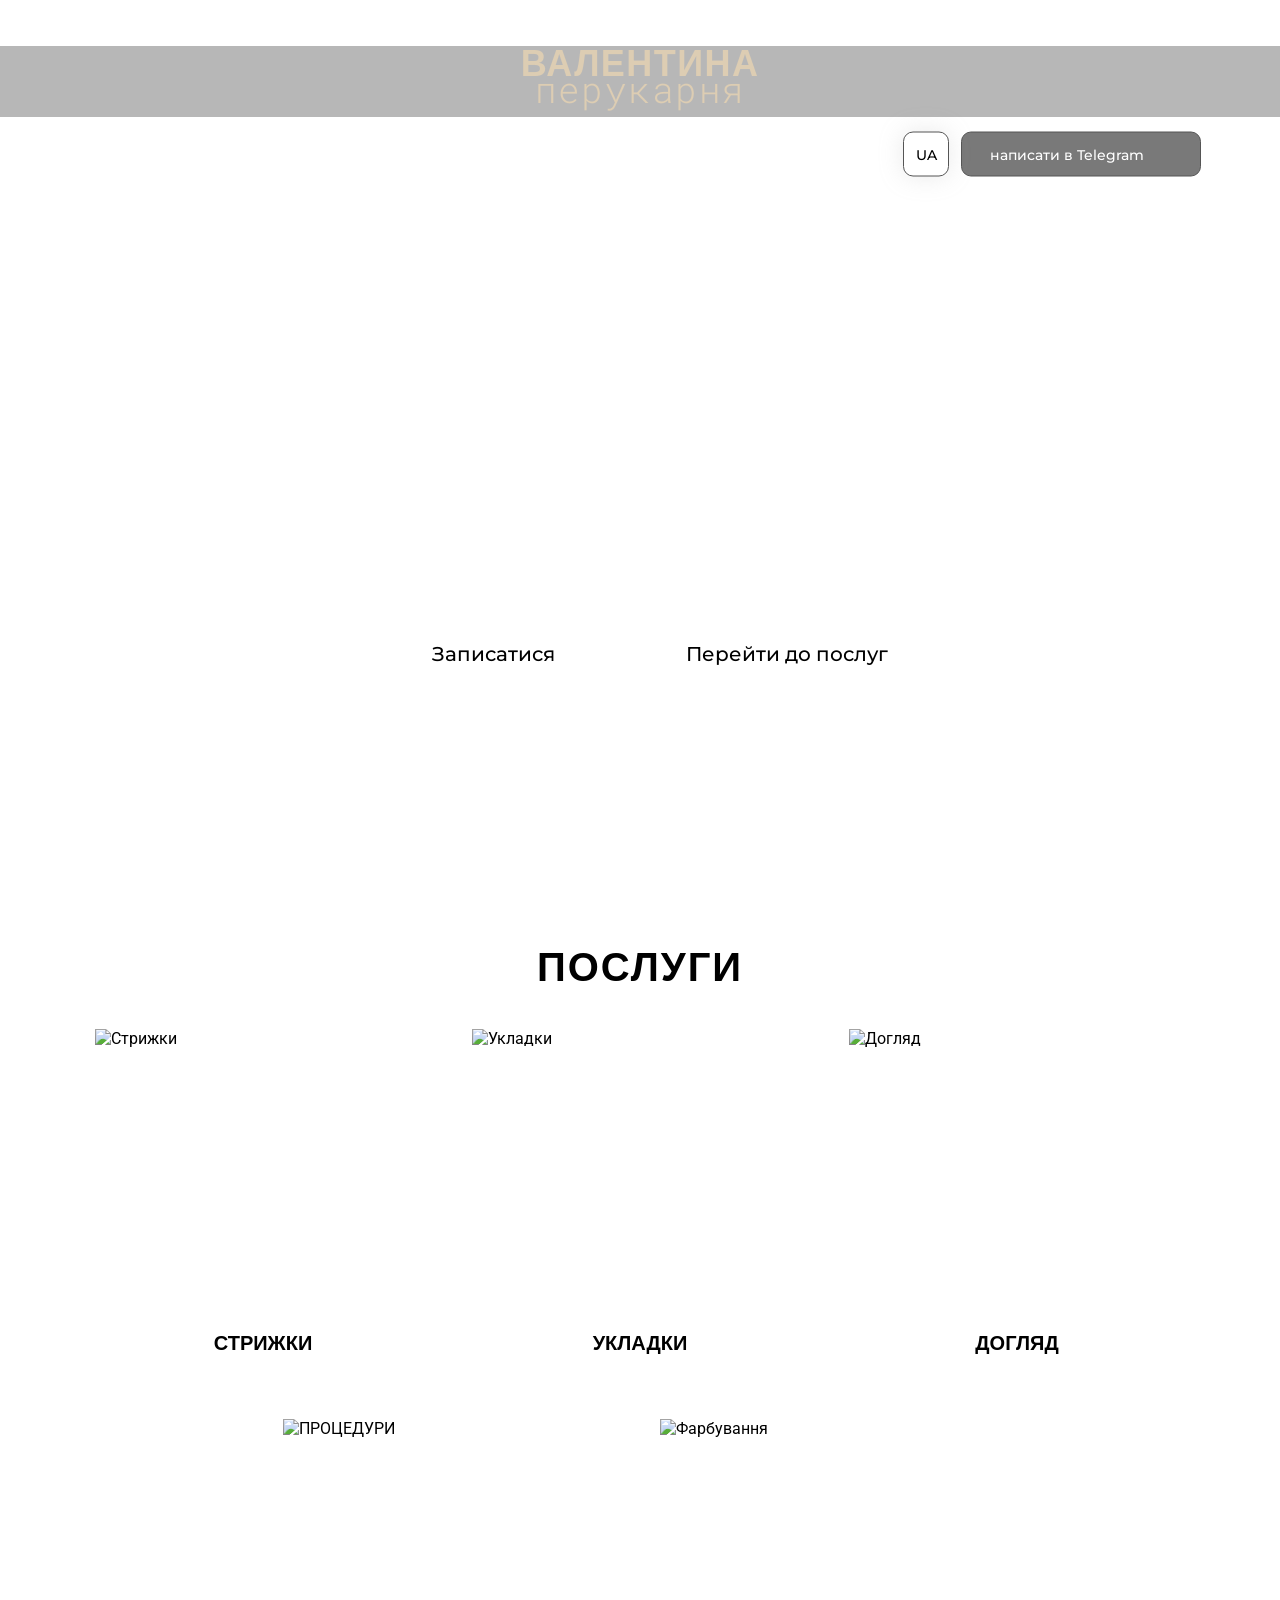
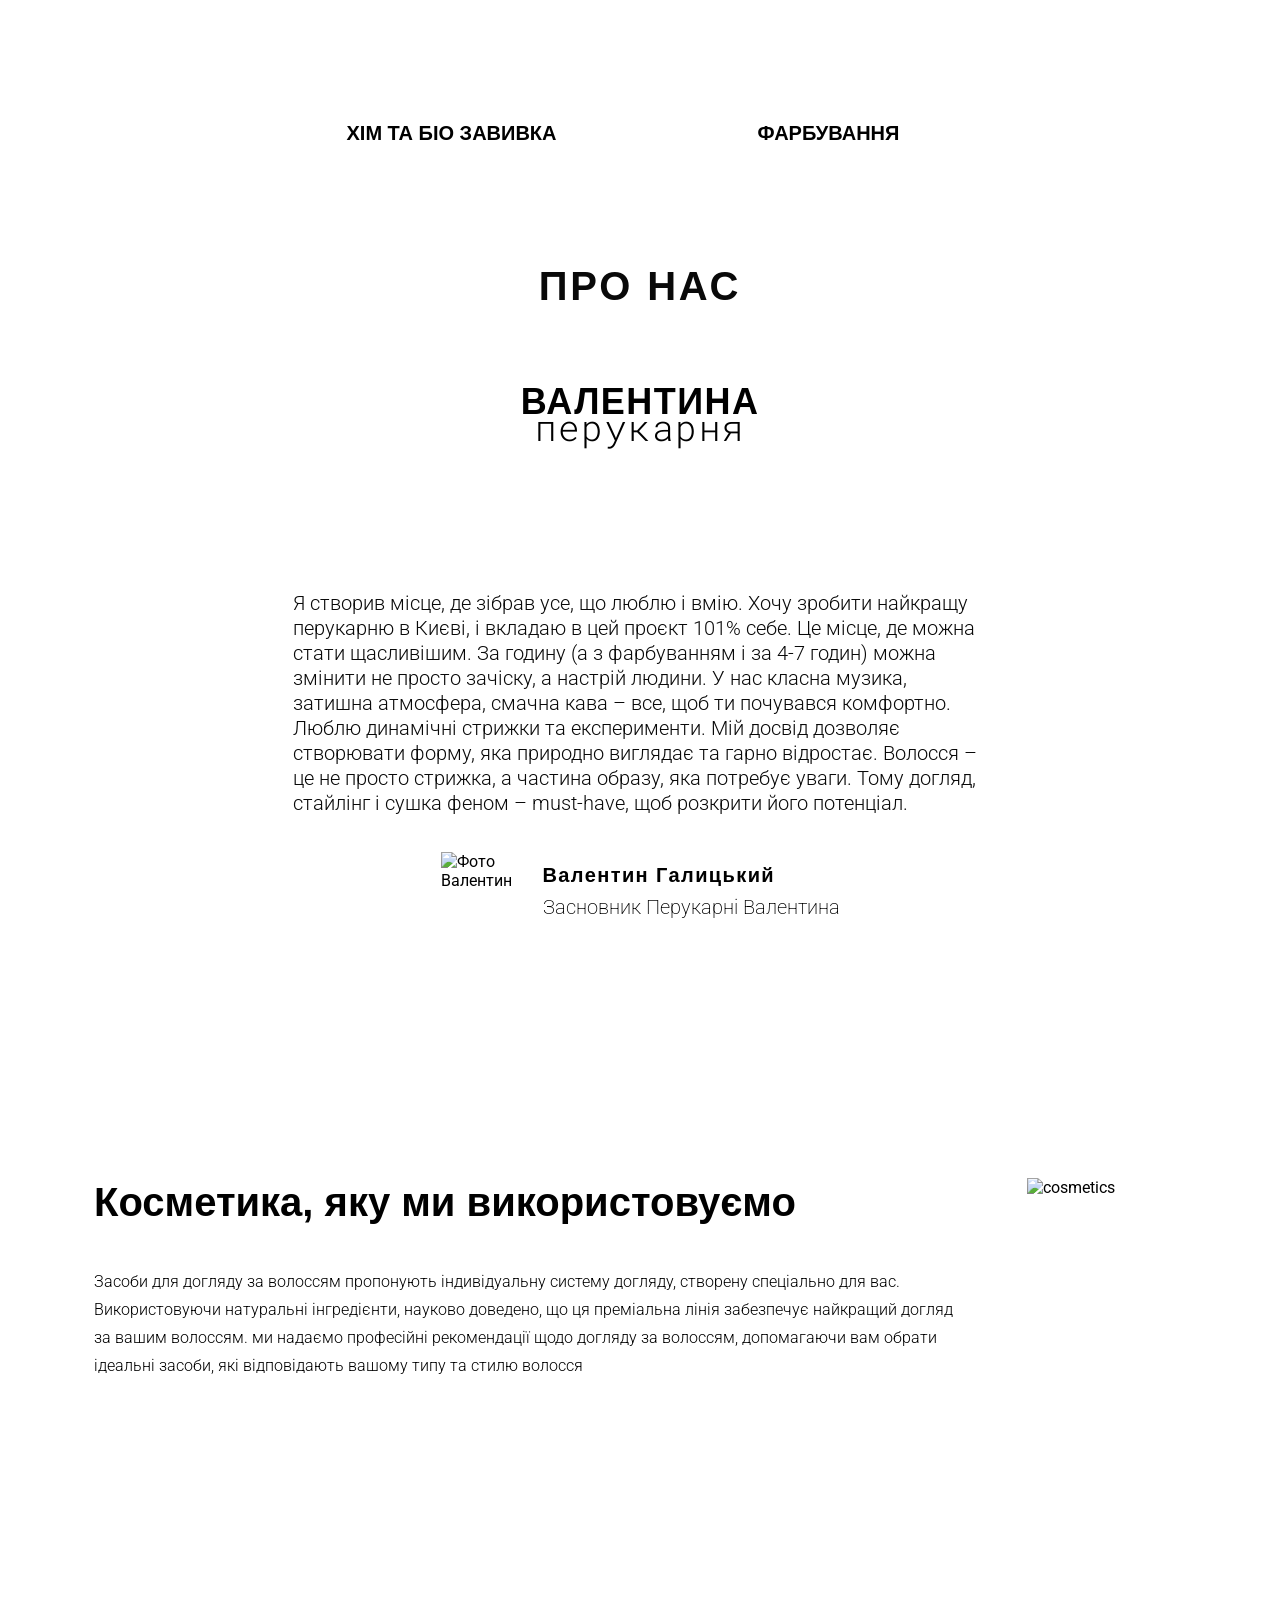
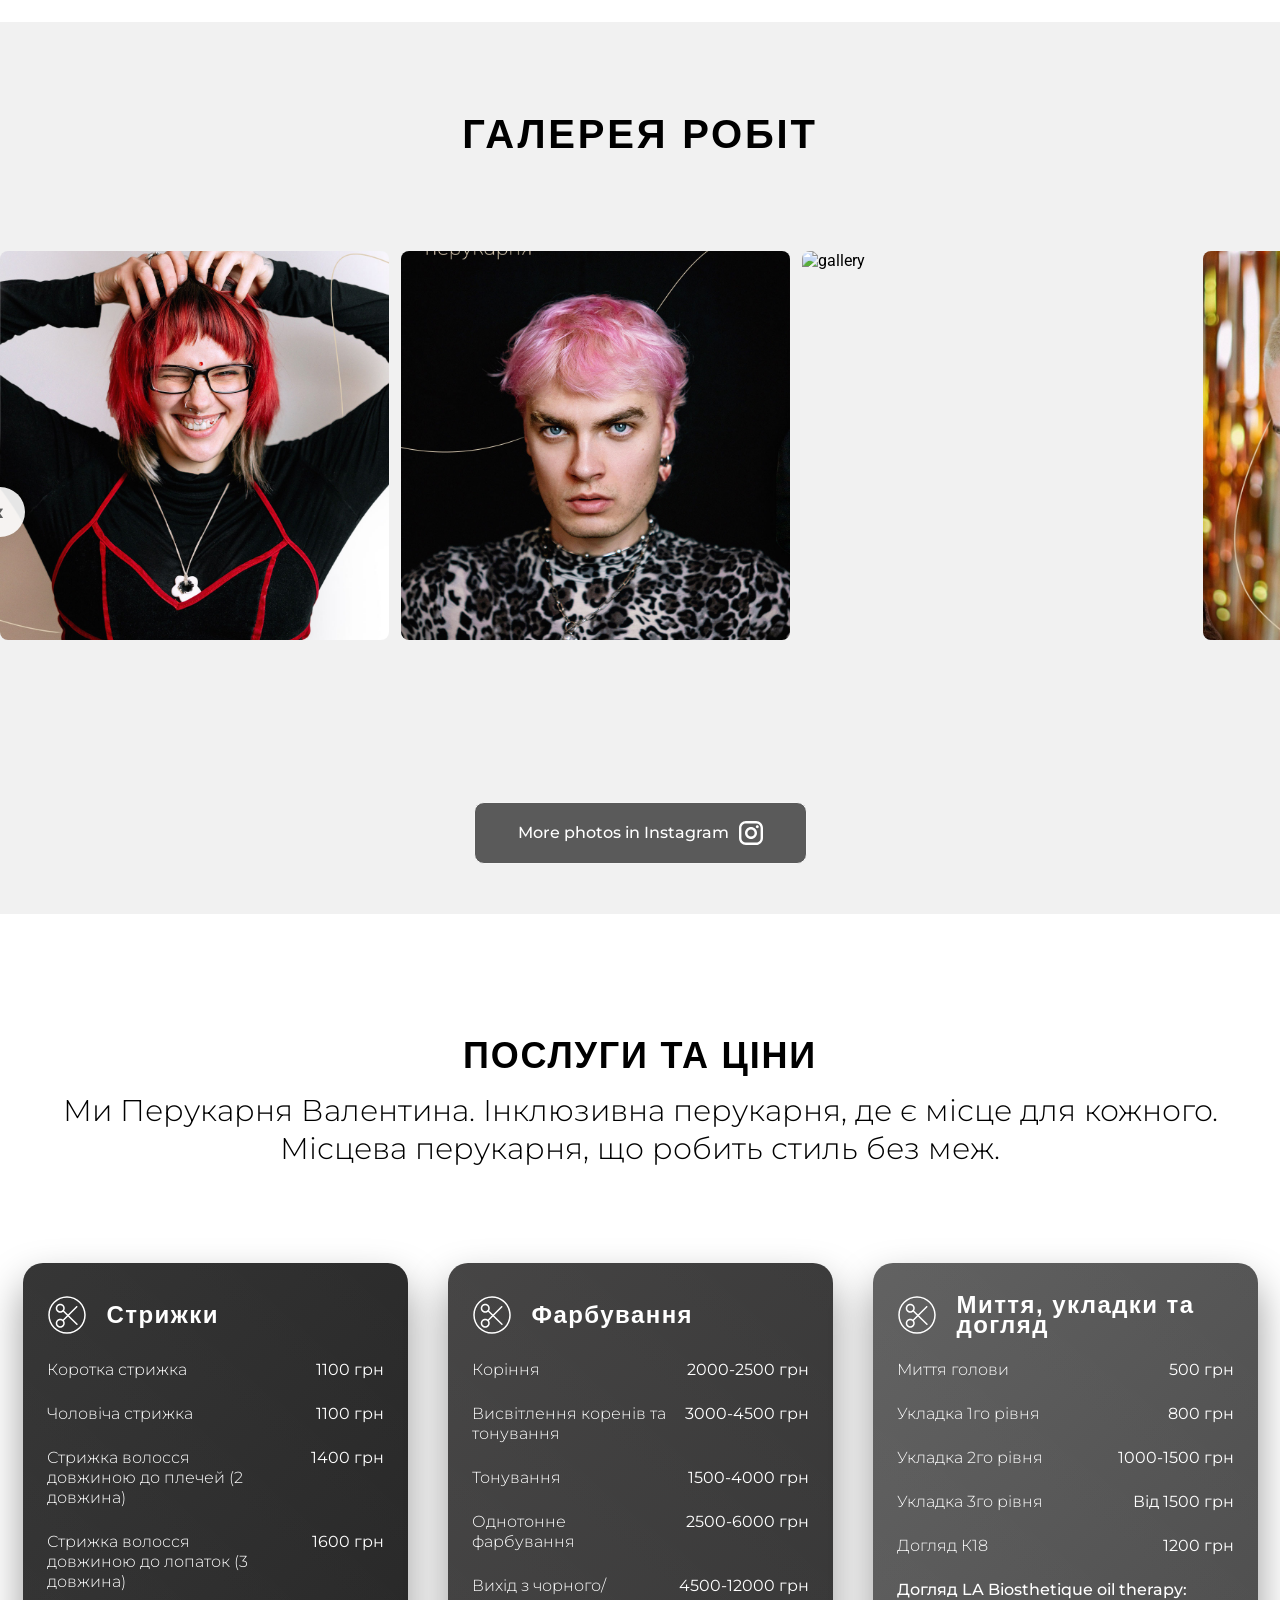
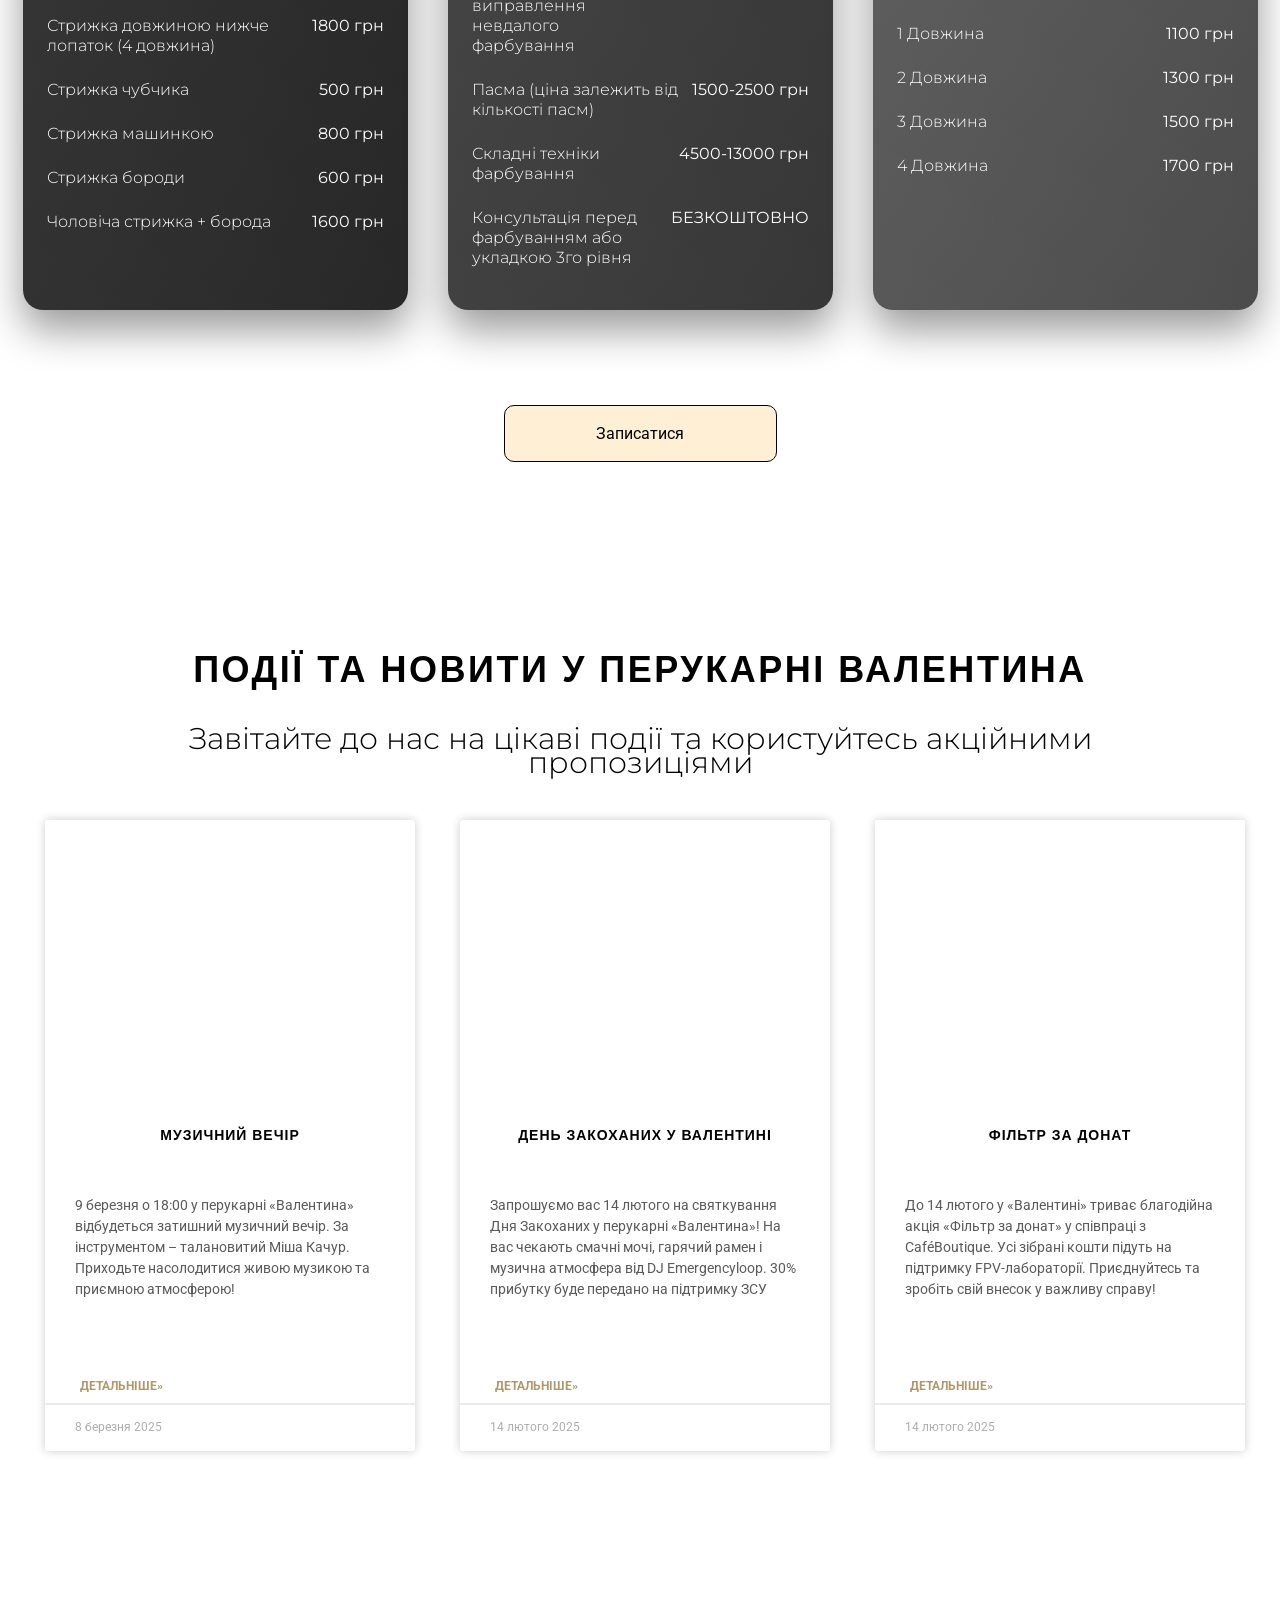
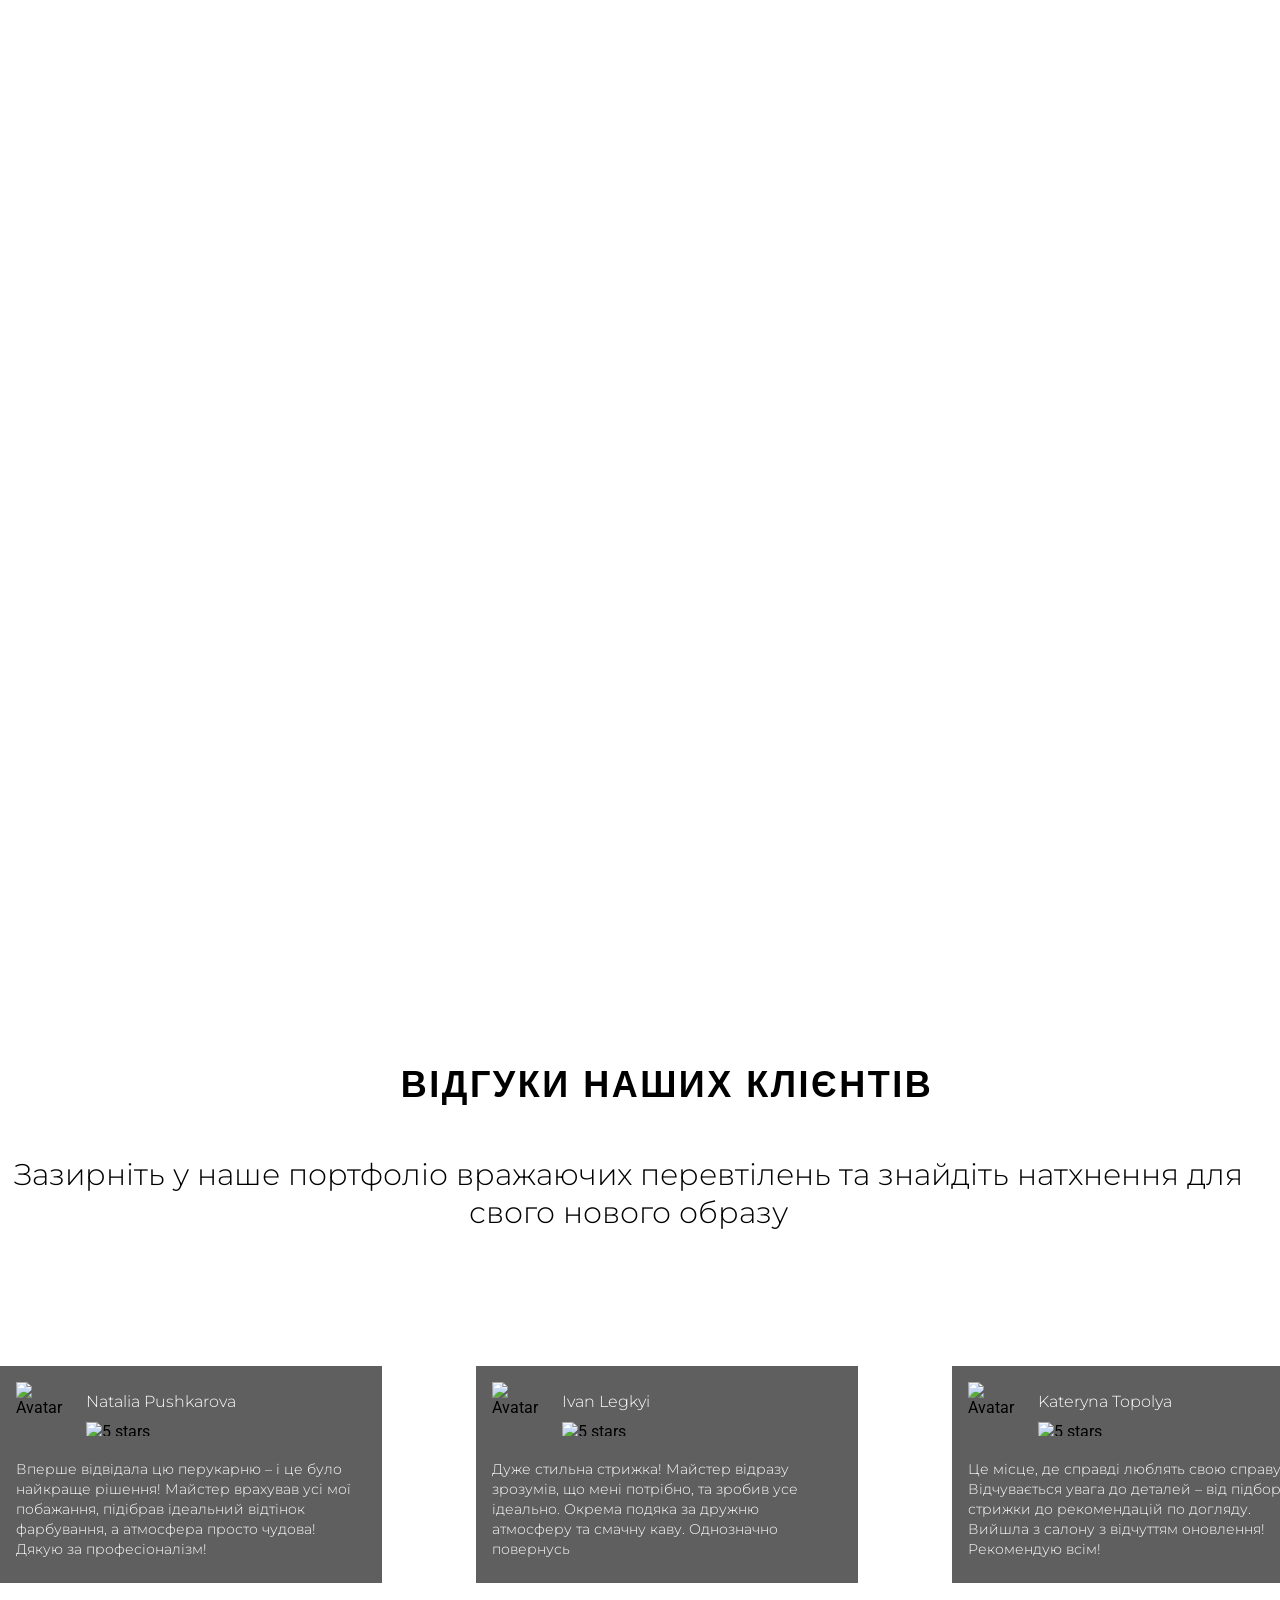
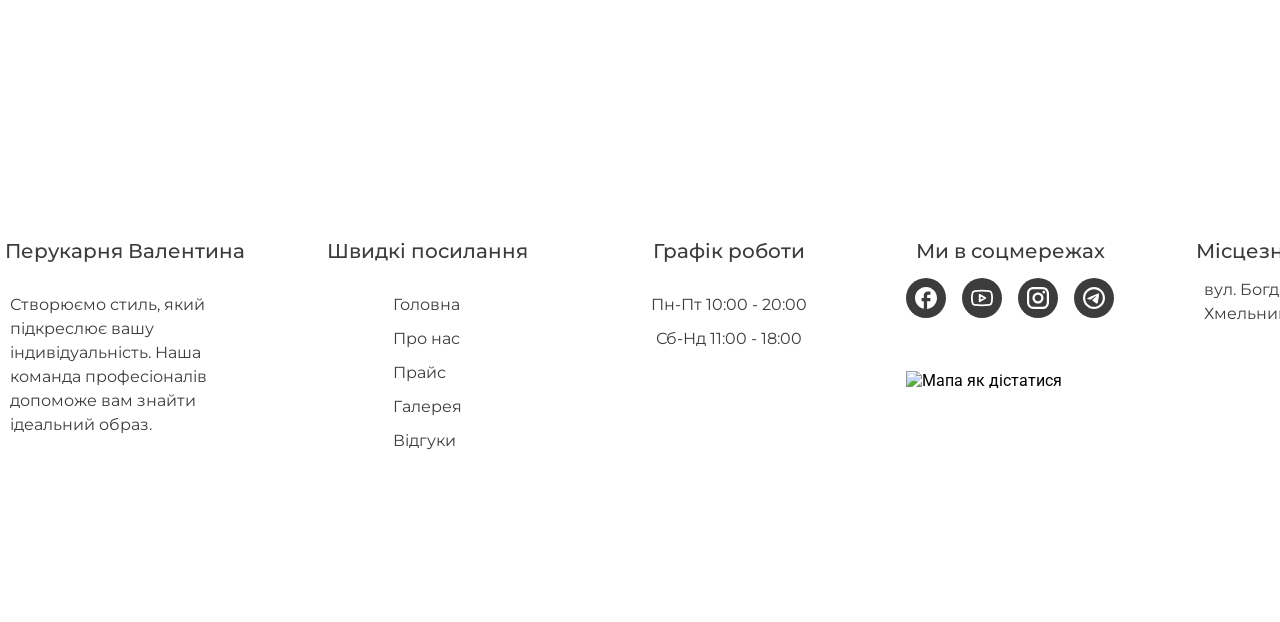
==== index.html @ 91ef4fc0 "add styling, slider, adjust images" ====
<!DOCTYPE html>
<html lang="en">
  <head>
    <meta charset="UTF-8" />
    <meta name="viewport" content="width=device-width, initial-scale=1.0" />
    
    <!-- Favicon -->
    <link rel="icon" type="image/svg+xml" href="favicon.svg" />
    <link rel="icon" href="favicon.svg" />
    <link rel="shortcut icon" href="favicon.svg" />
    <link rel="manifest" href="site.webmanifest" />
    
    <link
      rel="stylesheet"
      href="https://cdnjs.cloudflare.com/ajax/libs/normalize/8.0.1/normalize.min.css"
    />

    <link rel="preconnect" href="https://fonts.googleapis.com" />
    <link rel="preconnect" href="https://fonts.gstatic.com" crossorigin />
    <link
      href="https://fonts.googleapis.com/css2?family=Montserrat:wght@100..900&family=Roboto+Mono:wght@300&family=Roboto:wght@100..900&display=swap"
      rel="stylesheet"
    />
    <link rel="stylesheet" href="css/style.css" />
    <link rel="stylesheet" href="css/media.css" />
    <title>Valentyna</title>
  </head>

  <body>
    <header class="hero-background" id="home">
      <!-- Хедер -->
      <div class="header">
        <div class="logo-container">
          <p class="logo">ВАЛЕНТИНА <span class="logo-span">перукарня</span></p>
          <button type="button" class="menu-burger" id="burger-btn">
            <svg class="menu-burger-icon">
              <use href="#menu-burger"></use>
            </svg>
          </button>

          <!------------------- Модальное окно меню ------------------>
          <div class="mobile-menu" id="mobile-menu">
            <button type="button" class="close-button" id="close-btn">
              <svg class="menu-close-icon">
                <use href="#menu-close"></use>
              </svg>
            </button>
            <div class="mobile-menu-container">
              <p class="logo-mobile">
                ВАЛЕНТИНА <span class="logo-span">перукарня</span>
              </p>
              <div class="language-switch">
                <button class="lang-btn active" data-lang="ua">UA</button>
                <!-- <button class="lang-btn" data-lang="en">EN</button> -->
              </div>
              <nav class="mobile-nav">
                <ul class="mobile-nav-list">
                  <li><a href="#home" class="mobile-nav-link">Головна</a></li>
                  <li>
                    <a href="#services" class="mobile-nav-link">Послуги</a>
                  </li>
                  <li><a href="#about" class="mobile-nav-link">Про нас</a></li>
                  <li><a href="#price" class="mobile-nav-link">Прайс</a></li>
                  <li>
                    <a href="#gallery" class="mobile-nav-link">Галерея</a>
                  </li>
                  <li>
                    <a href="#booking" class="mobile-nav-link">Контакти</a>
                  </li>
                </ul>
              </nav>

              <a href="#booking" class="mobile-book-btn">Записатися</a>

              <div class="mobile-contacts">
                <div class="mobile-contacts-img">
                  <svg class="mobile-phone-icon">
                    <use href="#phone-modal"></use>
                  </svg>
                </div>
                <a href="tel:+380989985522" class="mobile-phone">
                  +38 (098) 998-55-22
                </a>
              </div>
              <div class="footer-link-container">
                <div class="footer-link-img-container">
                  <a
                    href="https://facebook.com"
                    target="_blank"
                    class="footer-svg-link"
                  >
                    <svg class="footer-link-icon">
                      <use href="#facebook"></use>
                    </svg>
                  </a>
                </div>
                <div class="footer-link-img-container">
                  <a
                    href="https://www.youtube.com"
                    target="_blank"
                    class="footer-svg-link"
                  >
                    <svg class="footer-link-icon">
                      <use href="#youtube"></use>
                    </svg>
                  </a>
                </div>
                <div class="footer-link-img-container">
                  <a
                    href="https://www.instagram.com/valentyna_perukarnia/"
                    target="_blank"
                    class="footer-svg-link"
                  >
                    <svg class="footer-link-icon">
                      <use href="#instagram"></use>
                    </svg>
                  </a>
                </div>
                <div class="footer-link-img-container">
                  <a
                    href="https://web.telegram.org"
                    target="_blank"
                    class="footer-svg-link"
                  >
                    <svg class="footer-link-icon">
                      <use href="#telegram2"></use>
                    </svg>
                  </a>
                </div>
              </div>
            </div>
          </div>
          <!------------------- Модальное окно меню ------------------>
        </div>

        <div class="nav-container">
          <div class="nav-container-inner">
            <nav class="nav">
              <ul class="nav-list">
                <li><a href="#home" class="nav-link">Головна</a></li>
                <li><a href="#about" class="nav-link">Про нас</a></li>
                <li><a href="#price" class="nav-link">Прайс</a></li>
                <li><a href="#gallery" class="nav-link">Галерея</a></li>
                <li><a href="#booking" class="nav-link">Контакти</a></li>
              </ul>
            </nav>
          </div>

          <div class="nav-actions">
            <div class="language-switch">
              <button class="lang-btn active" data-lang="ua">UA</button>
              <!-- <button class="lang-btn" data-lang="en">EN</button> -->
            </div>
            <button type="button" class="nav-button" href="https://t.me/valentyna_perukarnia">
              <span>написати в Telegram</span>
              <svg class="icon">
                <use href="https://t.me/valentyna_perukarnia" target="_blank"></use>
              </svg>
            </button>
          </div>
        </div>
      </div>

      <!-- Херо -->
      <section class="hero">
        <div class="hero-content container">
          <h1 class="hero-title">
            Час бути собою
          </h1>
          <div class="hero-buttons">
            <a href="https://w.wlaunch.net/i/bf6cc32e-8bcc-11ef-9c30-2dc04baaba8b/b/bf6dd4b3-8bcc-11ef-9c30-2dc04baaba8b/r?fbclid=PAZXh0bgNhZW0CMTEAAadFHCiy5vG_ETSmy5YobeYYk5tcB3JX62x_sZFeJKvZ8pRhK-lD2s9BG4FkJQ_aem_Gz7k_zjCkIeDrJkB793_kw" target="_blank" class="first-button">Записатися</a>
            <a href="#services" class="second-button"> Перейти до послуг </a>
          </div>
        </div>
      </section>
    </header>

    <section class="services" id="services">
      <h2 class="services-title">ПОСЛУГИ</h2>
      <ul class="services-lisl">
        <li class="services-item">
          <picture>
            <source
              media="(max-width: 767px)"
              srcset="./img/haircut-mobile.png"
            />
            <img src="./img/cuts.jpg" alt="Стрижки" />
          </picture>
          <p class="services-text">СТРИЖКИ</p>
        </li>

        <li class="services-item">
          <picture>
            <source
              media="(max-width: 767px)"
              srcset="./img/styling-mobile.png"
            />
            <img src="./img/ukladka2.jpg" alt="Укладки" />
          </picture>
          <p class="services-text">УКЛАДКИ</p>
        </li>

        <li class="services-item">
          <picture>
            <source
              media="(max-width: 767px)"
              srcset="./img/color-mobile.png"
            />
            <img src="./img/doglyad2.JPG" alt="Догляд" />
          </picture>
          <p class="services-text">ДОГЛЯД</p>
        </li>

        <li class="services-item">
          <picture>
            <source media="(max-width: 767px)" srcset="./img/tas-mobile.png" />
            <img src="./img/tas.png" alt="ПРОЦЕДУРИ" />
          </picture>
          <p class="services-text">ХІМ ТА БІО ЗАВИВКА</p>
        </li>

        <li class="services-item">
          <picture>
            <source
              media="(max-width: 767px)"
              srcset="./img/highlights-mobile.png"
            />
            <img src="./img/doglyad.JPG" alt="Фарбування" />
          </picture>
          <p class="services-text">ФАРБУВАННЯ</p>
        </li>

       <!-- <li class="services-item display-none-item">
          <img src="./img/eyebrows.png" alt="Укладки" />
          <p class="services-text">УКЛАДКИ</p>
        </li> -->
      </ul>

      <button type="button" href="https://w.wlaunch.net/i/bf6cc32e-8bcc-11ef-9c30-2dc04baaba8b/b/bf6dd4b3-8bcc-11ef-9c30-2dc04baaba8b/r?fbclid=PAZXh0bgNhZW0CMTEAAadFHCiy5vG_ETSmy5YobeYYk5tcB3JX62x_sZFeJKvZ8pRhK-lD2s9BG4FkJQ_aem_Gz7k_zjCkIeDrJkB793_kw" target="_blank" class="services-btn">Записатися</button>
    </section>

    <section class="about" id="about">
      <h2 class="about-title">ПРО НАС</h2>
      <div class="about-container">
        <p class="about-logo">
          ВАЛЕНТИНА <span class="about-logo-span">перукарня</span>
        </p>

        <div class="about-text-container">
          <p class="about-text about-text-desktop">
            Я створив місце, де зібрав усе, що люблю і вмію. Хочу зробити
            найкращу перукарню в Києві, і вкладаю в цей проєкт 101% себе. Це
            місце, де можна стати щасливішим. За годину (а з фарбуванням і за
            4-7 годин) можна змінити не просто зачіску, а настрій людини. У нас
            класна музика, затишна атмосфера, смачна кава – все, щоб ти
            почувався комфортно. Люблю динамічні стрижки та експерименти. Мій
            досвід дозволяє створювати форму, яка природно виглядає та гарно
            відростає. Волосся – це не просто стрижка, а частина образу, яка
            потребує уваги. Тому догляд, стайлінг і сушка феном – must-have, щоб
            розкрити його потенціал.
          </p>
          <p class="about-text about-text-mobile">
            Я створив місце, де зібрав усе, що люблю і вмію. Хочу зробити
            найкращу перукарню в Києві, і вкладаю в цей проєкт 101% себе. Це
            місце, де можна стати щасливішим. За годину (а з фарбуванням і за
            4-7 годин) можна змінити не просто зачіску, а настрій людини. У нас
            класна музика, затишна атмосфера, смачна кава – все, щоб ти
            почувався комфортно. Люблю динамічні стрижки та експерименти. Мій
            досвід дозволяє створювати форму, яка природно виглядає та гарно
            відростає.
          </p>
          <div class="about-author">
            <img
              src="./img/avatar.png"
              alt="Фото Валентина"
              class="author-avatar"
            />
            <div class="about-author-info">
              <p class="author-name">Валентин Галицький</p>
              <p class="author-role">Засновник Перукарні Валентина</p>
            </div>
          </div>
        </div>
      </div>
    </section>

    <section class="cosmetics">
      <div class="cosmetics-container">
        <div class="cosmetics-text">
          <h2 class="cosmetics-title">Косметика, яку ми використовуємо</h2>
          <p class="cosmetics-description">
            Засоби для догляду за волоссям пропонують індивідуальну систему
            догляду, створену спеціально для вас. Використовуючи натуральні
            інгредієнти, науково доведено, що ця преміальна лінія забезпечує
            найкращий догляд за вашим волоссям. ми надаємо професійні
            рекомендації щодо догляду за волоссям, допомагаючи вам обрати
            ідеальні засоби, які відповідають вашому типу та стилю волосся
          </p>
        </div>
        <img
          src="./img/cosmetics.png"
          alt="cosmetics"
          class="cosmetics-image"
        />
      </div>
    </section>

    <section class="gallery" id="gallery">
      <h2 class="gallery-title">ГАЛЕРЕЯ РОБІТ</h2>
      <div class="gallery-container">
        <!-- Картинки для desktop -->
        <div class="gallery-desktop">
          <div class="gallery-slider">
            <button class="gallery-nav-btn gallery-prev" aria-label="Previous">‹</button>
            <div class="gallery-scroll-container">
              <div class="gallery-slide active">
                <img
                  src="./img/gallery 11.jpg"
                  alt="gallery"
                  class="gallery-desktop-image"
                />
                <img
                  src="./img/gallery 2.jpg"
                  alt="gallery"
                  class="gallery-desktop-image"
                />
                <img
                  src="./img/gallery 3.png"
                  alt="gallery"
                  class="gallery-desktop-image"
                />
                <img
                  src="./img/gallery 4.jpg"
                  alt="gallery"
                  class="gallery-desktop-image"
                />
              </div>
              <div class="gallery-slide">
                <img
                  src="./img/gallery 5.png"
                  alt="gallery"
                  class="gallery-desktop-image"
                />
                <img
                  src="./img/gallery 6.png"
                  alt="gallery"
                  class="gallery-desktop-image"
                />
                <img
                  src="./img/gallery 7.jpg"
                  alt="gallery"
                  class="gallery-desktop-image"
                />
                <img
                  src="./img/gallery 8.png"
                  alt="gallery"
                  class="gallery-desktop-image"
                />
              </div>
            </div>
            <button class="gallery-nav-btn gallery-next" aria-label="Next">›</button>
          </div>
          <div class="gallery-indicators">
            <button class="gallery-indicator active" data-slide="0"></button>
            <button class="gallery-indicator" data-slide="1"></button>
          </div>
        </div>

        <a
          href="https://www.instagram.com/valentyna_perukarnia/"
          class="gallery-link"
          target="_blank"
          rel="noopener noreferrer"
          >More photos in Instagram
          <svg class="gallery-icon">
            <use href="#instagram"></use>
          </svg>
        </a>

        <!-- //////////Картинки для mobile///////// -->
        <div class="gallery-mobile">
          <div class="gallery-mobile-scroll-container">
            <img
              src="./img/gallery 1.png"
              alt="gallery"
              class="gallery-mobile-image"
            />
            <img
              src="./img/gallery 2.jpg"
              alt="gallery"
              class="gallery-mobile-image"
            />
            <img
              src="./img/gallery 3.png"
              alt="gallery"
              class="gallery-mobile-image"
            />
            <img
              src="./img/gallery 4.png"
              alt="gallery"
              class="gallery-mobile-image"
            />
            <img
              src="./img/gallery 5.png"
              alt="gallery"
              class="gallery-mobile-image"
            />
            <img
              src="./img/gallery 6.png"
              alt="gallery"
              class="gallery-mobile-image"
            />
            <img
              src="./img/gallery 7.png"
              alt="gallery"
              class="gallery-mobile-image"
            />
          </div>
        </div>
      </div>

      <!-- Lightbox Modal for Gallery Images -->
      <div class="lightbox-modal" id="lightbox-modal">
        <div class="lightbox-content">
          <button class="lightbox-close" id="lightbox-close">&times;</button>
          <img class="lightbox-image" id="lightbox-image" src="" alt="Gallery image" />
          <button class="lightbox-nav lightbox-prev" id="lightbox-prev">‹</button>
          <button class="lightbox-nav lightbox-next" id="lightbox-next">›</button>
        </div>
      </div>
    </section>

    <section class="price" id="price">
      <div class="price-container">
        <h2 class="price-title">ПОСЛУГИ ТА ЦІНИ</h2>
        <p class="price-description">
          Ми Перукарня Валентина. Інклюзивна перукарня, де є місце для кожного. Місцева перукарня, що робить стиль без меж.
        </p>
        <div class="price-cards">
          <!-- ///////////////////////////// картка 1 //////////////////////////////// -->
          <div class="price-item-1">
            <div class="price-item-title-container">
              <svg class="price-icon">
                <use href="#price-item-icon" class="price-icon-svg"></use>
              </svg>
              <p class="price-item-title">Стрижки</p>
            </div>
            <!-- ////////////////////////////// список послуг /////////////////////////// -->
            <ul class="price-list">
              <li class="price-list-row-1">
                <span class="service-name">Коротка стрижка</span>
                <span class="service-price">1100 грн</span>
              </li>
              <li class="price-list-row-1">
                <span class="service-name">Чоловіча стрижка</span>
                <span class="service-price">1100 грн</span>
              </li>
              <li class="price-list-row-1">
                <span class="service-name"
                  >Стрижка волосся довжиною до плечей (2 довжина)</span
                >
                <span class="service-price">1400 грн</span>
              </li>
              <li class="price-list-row-1">
                <span class="service-name"
                  >Стрижка волосся довжиною до лопаток (3 довжина)</span
                >
                <span class="service-price">1600 грн</span>
              </li>
              <li class="price-list-row-1">
                <span class="service-name"
                  >Стрижка довжиною нижче лопаток (4 довжина)</span
                >
                <span class="service-price">1800 грн</span>
              </li>
              <li class="price-list-row-1">
                <span class="service-name">Стрижка чубчика</span>
                <span class="service-price">500 грн</span>
              </li>
              <li class="price-list-row-1">
                <span class="service-name">Стрижка машинкою</span>
                <span class="service-price">800 грн</span>
              </li>
              <li class="price-list-row-1">
                <span class="service-name">Стрижка бороди</span>
                <span class="service-price">600 грн</span>
              </li>
              <li class="price-list-row-1">
                <span class="service-name">Чоловіча стрижка + борода</span>
                <span class="service-price">1600 грн</span>
              </li>
            </ul>
          </div>

          <!-- //////////////////////////////// картка 2 //////////////////////////////// -->
          <div class="price-item-2">
            <div class="price-item-title-container">
              <svg class="price-icon">
                <use href="#price-item-icon" class="price-icon-svg"></use>
              </svg>
              <p class="price-item-title">Фарбування</p>
            </div>
            <!-- ////////////////////////////// список послуг /////////////////////////// -->
            <ul class="price-list">
              <li class="price-list-row">
                <span class="service-name">Коріння</span>
                <span class="service-price">2000-2500 грн</span>
              </li>
              <li class="price-list-row">
                <span class="service-name"
                  >Висвітлення коренів та тонування</span
                >
                <span class="service-price">3000-4500 грн</span>
              </li>
              <li class="price-list-row">
                <span class="service-name">Тонування</span>
                <span class="service-price">1500-4000 грн</span>
              </li>
              <li class="price-list-row">
                <span class="service-name">Однотонне фарбування</span>
                <span class="service-price">2500-6000 грн</span>
              </li>
              <li class="price-list-row">
                <span class="service-name"
                  >Вихід з чорного/виправлення невдалого фарбування</span
                >
                <span class="service-price">4500-12000 грн</span>
              </li>
              <li class="price-list-row">
                <span class="service-name"
                  >Пасма (ціна залежить від кількості пасм)</span
                >
                <span class="service-price">1500-2500 грн</span>
              </li>
              <li class="price-list-row">
                <span class="service-name">Складні техніки фарбування</span>
                <span class="service-price">4500-13000 грн</span>
              </li>

              <li class="price-list-row">
                <span class="service-name"
                  >Консультація перед фарбуванням або укладкою 3го рівня</span
                >
                <span class="service-price">БЕЗКОШТОВНО</span>
              </li>
            </ul>
          </div>

          <!-- /////////////////////////////// картка 3 ////////////////////////////// -->
          <div class="price-item-3">
            <div class="price-item-title-container">
              <svg class="price-icon">
                <use href="#price-item-icon" class="price-icon-svg"></use>
              </svg>
              <p class="price-item-title">Миття, укладки та догляд</p>
            </div>
            <!-- ////////////////////////////// список послуг /////////////////////////// -->
            <ul class="price-list">
              <li class="price-list-row">
                <span class="service-name">Миття голови</span>
                <span class="service-price">500 грн</span>
              </li>
              <li class="price-list-row">
                <span class="service-name">Укладка 1го рівня</span>
                <span class="service-price">800 грн</span>
              </li>
              <li class="price-list-row">
                <span class="service-name">Укладка 2го рівня</span>
                <span class="service-price">1000-1500 грн</span>
              </li>
              <li class="price-list-row">
                <span class="service-name">Укладка 3го рівня</span>
                <span class="service-price">Від 1500 грн</span>
              </li>
              <li class="price-list-row">
                <span class="service-name">Догляд К18</span>
                <span class="service-price">1200 грн</span>
              </li>

              <li class="price-list-row">
                <p class="service-name-group">
                  Догляд LA Biosthetique oil therapy:
                </p>
              </li>

              <li class="price-list-row">
                <span class="service-name">1 Довжина</span>
                <span class="service-price">1100 грн</span>
              </li>
              <li class="price-list-row">
                <span class="service-name">2 Довжина</span>
                <span class="service-price">1300 грн</span>
              </li>
              <li class="price-list-row">
                <span class="service-name">3 Довжина</span>
                <span class="service-price">1500 грн</span>
              </li>
              <li class="price-list-row">
                <span class="service-name">4 Довжина</span>
                <span class="service-price">1700 грн</span>
              </li>
            </ul>
          </div>
        </div>
        <a href="https://w.wlaunch.net/i/bf6cc32e-8bcc-11ef-9c30-2dc04baaba8b/b/bf6dd4b3-8bcc-11ef-9c30-2dc04baaba8b/r?fbclid=PAZXh0bgNhZW0CMTEAAadFHCiy5vG_ETSmy5YobeYYk5tcB3JX62x_sZFeJKvZ8pRhK-lD2s9BG4FkJQ_aem_Gz7k_zjCkIeDrJkB793_kw" target="_blank" class="price-button">Записатися</a>
      </div>
    </section>

    <section class="news">
      <div class="news-container">
        <h2 class="news-title">ПОДІЇ ТА НОВИТИ У ПЕРУКАРНІ ВАЛЕНТИНА</h2>
        <p class="news-subtitle">
          Завітайте до нас на цікаві події та користуйтесь акційними
          пропозиціями
        </p>

        <div class="news-scroll-container">
          <div class="news-card">
            <div class="news-img-1"></div>

            <h2 class="news-card-title">МУЗИЧНИЙ ВЕЧІР</h2>
            <p class="news-card-description">
              9 березня о 18:00 у перукарні «Валентина» відбудеться затишний
              музичний вечір. За інструментом – талановитий Міша Качур.
              Приходьте насолодитися живою музикою та приємною атмосферою!
            </p>
            <button type="button" class="news-button">Детальніше»</button>
            <div class="card-line"></div>
            <p class="date">8 березня 2025</p>
          </div>

          <div class="news-card">
            <div class="news-img-2"></div>
            <h2 class="news-card-title">ДЕНЬ ЗАКОХАНИХ У ВАЛЕНТИНІ</h2>
            <p class="news-card-description">
              Запрошуємо вас 14 лютого на святкування Дня Закоханих у перукарні
              «Валентина»! На вас чекають смачні мочі, гарячий рамен і музична
              атмосфера від DJ Emergencyloop. 30% прибутку буде передано на
              підтримку ЗСУ
            </p>
            <button type="button" class="news-button">Детальніше»</button>
            <div class="card-line"></div>
            <p class="date">14 лютого 2025</p>
          </div>

          <div class="news-card">
            <div class="news-img-3"></div>
            <h2 class="news-card-title">ФІЛЬТР ЗА ДОНАТ</h2>
            <p class="news-card-description">
              До 14 лютого у «Валентині» триває благодійна акція «Фільтр за
              донат» у співпраці з CaféBoutique. Усі зібрані кошти підуть на
              підтримку FPV-лабораторії. Приєднуйтесь та зробіть свій внесок у
              важливу справу!
            </p>
            <button type="button" class="news-button">Детальніше»</button>
            <div class="card-line"></div>
            <p class="date">14 лютого 2025</p>
          </div>
        </div>

        <div class="scroll-indicators">
          <span class="dot activ"></span>
          <span class="dot"></span>
          <span class="dot"></span>
        </div>
      </div>
    </section>

    <section class="section-picture">
      <div class="section-img"></div>
    </section>

    <section class="reviews">
      <div class="reviews-container">
        <h2 class="reviews-title">ВІДГУКИ НАШИХ КЛІЄНТІВ</h2>
        <p class="reviews-subtitle">
          Зазирніть у наше портфоліо вражаючих перевтілень та знайдіть натхнення
          для свого нового образу
        </p>
        <p class="reviews-subtitle-tablet">
          Наші клієнти – наш головний пріоритет! Довіра, якість та стиль – те,
          що ми створюємо разом. Ознайомтесь із враженнями наших гостей і
          приєднуйтесь до спільноти задоволених клієнтів
        </p>

        <div class="reviews-cards">
          <!-- //////////////////////// card 1 ////////////////////// -->
          <div class="review-card">
            <div class="review-header">
              <img src="./img/avatar1.png" alt="Avatar" class="review-avatar" />
              <div class="review-info">
                <p class="review-name">Natalia Pushkarova</p>
                <img src="./img/stars.png" alt="5 stars" class="review-stars" />
              </div>
            </div>
            <p class="review-text">
              Вперше відвідала цю перукарню – і це було найкраще рішення!
              Майстер врахував усі мої побажання, підібрав ідеальний відтінок
              фарбування, а атмосфера просто чудова! Дякую за професіоналізм!
            </p>
          </div>

          <!-- /////////////////////////// card 2 //////////////////// -->
          <div class="review-card">
            <div class="review-header">
              <img src="./img/avatar2.png" alt="Avatar" class="review-avatar" />
              <div class="review-info">
                <p class="review-name">Ivan Legkyi</p>
                <img src="./img/stars.png" alt="5 stars" class="review-stars" />
              </div>
            </div>
            <p class="review-text">
              Дуже стильна стрижка! Майстер відразу зрозумів, що мені потрібно,
              та зробив усе ідеально. Окрема подяка за дружню атмосферу та
              смачну каву. Однозначно повернусь
            </p>
          </div>
          <!-- /////////////////////////////// card 3 ///////////////// -->
          <div class="review-card">
            <div class="review-header">
              <img src="./img/avatar3.png" alt="Avatar" class="review-avatar" />
              <div class="review-info">
                <p class="review-name">Kateryna Topolya</p>
                <img src="./img/stars.png" alt="5 stars" class="review-stars" />
              </div>
            </div>
            <p class="review-text">
              Це місце, де справді люблять свою справу! Відчувається увага до
              деталей – від підбору стрижки до рекомендацій по догляду. Вийшла з
              салону з відчуттям оновлення! Рекомендую всім!
            </p>
          </div>
        </div>
      </div>

      <div class="reviews-dots">
        <span class="dot-review active"></span>
        <span class="dot-review"></span>
        <span class="dot-review"></span>
      </div>
    </section>

    <!-- <section class="booking" id="booking">
      <div class="booking-container">
        <h2 class="booking-title">ЗАБРОНЮЙТЕ ВІЗИТ</h2>
        <p class="booking-subtitle">
          Готові до змін? Заповніть форму зворотного зв'язку, щоб забронювати
          візит, або зв'яжіться з нами напряму – ми допоможемо втілити вашу
          ідеальну зачіску в реальність!
        </p>

        <div class="booking-content">
          <form class="booking-form">
            <h3 class="form-title">ЗАМОВТЕ ЗВОРОТНІЙ ЗВ'ЯЗОК</h3>

            <div class="form-field">
              <label for="name" class="form-label">Імʼя та прізвище*</label>
              <input type="text" id="name" class="input" required />
            </div>

            <div class="form-field">
              <label for="phone" class="form-label">Телефон*</label>
              <input type="tel" id="phone" class="input" required />
            </div>

            <div class="form-field">
              <label for="email" class="form-label">Email адреса</label>
              <input type="email" id="email" class="input" />
            </div>

            <div class="form-field">
              <label for="message" class="form-label"
                >Повідомлення (Послуга, майстер, дата та час візиту)</label
              >
              <textarea id="message" class="textarea"></textarea>
            </div>

            <button type="submit" class="submit-button">
              <span class="submit-button-text">Відправити</span>
              <svg class="submit-button-icon" width="18" height="20">
                <use href="#button-send"></use>
              </svg>
            </button>
          </form>

          <div class="booking-contacts">
            <div class="contact-item">
              <div class="contact-item-img-container">
                <svg class="contact-item-img">
                  <use href="#booking-phone"></use>
                </svg>
              </div>
              <div class="contact-item-info">
                <p class="contact-item-text">Телефон</p>
                <p class="contact-item-text">
                  <a href="tel:+380989985522">+38(098)998-55-22</a>
                </p>
              </div>
            </div> -->

            <!-- ////////////// -->
            <!-- <div class="contact-item">
              <div class="contact-item-img-container">
                <svg class="contact-item-img">
                  <use href="#booking-email"></use>
                </svg>
              </div>
              <div class="contact-item-info">
                <p class="contact-item-text">Email</p>
                <p class="contact-item-text">
                  <a href="mailto:valentyna@gmail.com">valentyna@gmail.com</a>
                </p>
              </div>
            </div> -->

            <!-- ////////////// -->
            <!-- <div class="contact-item">
              <div class="contact-item-img-container">
                <svg class="contact-item-img">
                  <use href="#booking-time"></use>
                </svg>
              </div>
              <div class="contact-item-info">
                <p class="contact-item-text">Графік роботи</p>
                <p class="contact-item-text">
                  Пн-Пт 10:00 - 20:00 <br />Сб-Нд 11:00 - 18:00
                </p>
              </div>
            </div> -->

            <!-- ///////////////////////// -->
            <!-- <div class="contact-item">
              <div class="contact-item-img-container width">
                <svg class="contact-item-img">
                  <use href="#booking-location"></use>
                </svg>
              </div>
              <div class="contact-item-info">
                <p class="contact-item-text">Наша адреса:</p>
                <p class="contact-item-text">
                  Богдана Хмельницького 94,<br />Київ
                </p>
              </div>
            </div>
          </div>
        </div>
      </div>
    </section> -->

    <footer class="footer">
      <div class="footer-container">
        <div class="footer-bottom">
          <div class="footer-column">
            <h2 class="footer-title">Перукарня Валентина</h2>
            <p class="footer-text left">
              Створюємо стиль, який підкреслює вашу індивідуальність. Наша
              команда професіоналів допоможе вам знайти ідеальний образ.
            </p>
          </div>
          <div class="footer-column">
            <h2 class="footer-title">Швидкі посилання</h2>
            <ul class="footer-links">
              <li><a href="#" class="footer-link">Головна</a></li>
              <li><a href="#" class="footer-link">Про нас</a></li>
              <li><a href="#" class="footer-link">Прайс</a></li>
              <li><a href="#" class="footer-link">Галерея</a></li>
              <li><a href="#" class="footer-link">Відгуки</a></li>
            </ul>
          </div>
          <div class="footer-column">
            <h2 class="footer-title">Графік роботи</h2>
            <p class="footer-text">Пн-Пт 10:00 - 20:00</p>
            <p class="footer-text">Сб-Нд 11:00 - 18:00</p>
          </div>
        </div>

        <div class="footer-top-container">
          <div class="footer-top-container-info">
            <div class="footer-column">
              <h2 class="footer-link-title">Ми в соцмережах</h2>
              <div class="footer-link-container">
                <div class="footer-link-img-container">
                  <a
                    href="https://facebook.com"
                    target="_blank"
                    class="footer-svg-link"
                  >
                    <svg class="footer-link-icon">
                      <use href="#facebook"></use>
                    </svg>
                  </a>
                </div>
                <div class="footer-link-img-container">
                  <a
                    href="https://www.youtube.com"
                    target="_blank"
                    class="footer-svg-link"
                  >
                    <svg class="footer-link-icon">
                      <use href="#youtube"></use>
                    </svg>
                  </a>
                </div>
                <div class="footer-link-img-container">
                  <a
                    href="https://www.instagram.com/valentyna_perukarnia/"
                    target="_blank"
                    class="footer-svg-link"
                  >
                    <svg class="footer-link-icon">
                      <use href="#instagram"></use>
                    </svg>
                  </a>
                </div>
                <div class="footer-link-img-container">
                  <a
                    href="https://t.me/valentyna_perukarnia"
                    target="_blank"
                    class="footer-svg-link"
                  >
                    <svg class="footer-link-icon">
                      <use href="#telegram2"></use>
                    </svg>
                  </a>
                </div>
              </div>
            </div>
            <div class="footer-column">
              <h2 class="footer-link-title">Місцезнаходження</h2>
              <p class="footer-text left">
                вул. Богдана Хмельницького 94, Київ
              </p>
            </div>
          </div>

          <a
            href="https://www.google.com/maps/place/%D0%9F%D0%B5%D1%80%D1%83%D0%BA%D0%B0%D1%80%D0%BD%D1%8F+%D0%92%D0%B0%D0%BB%D0%B5%D0%BD%D1%82%D0%B8%D0%BD%D0%B0/@50.4485265,30.4995412,17z/data=!4m15!1m8!3m7!1s0x40d4cef5673e5901:0x8756a47ebbf37ec4!2z0LLRg9C70LjRhtGPINCR0L7Qs9C00LDQvdCwINCl0LzQtdC70YzQvdC40YbRjNC60L7Qs9C-LCA5NCwg0JrQuNGX0LIsINCj0LrRgNCw0ZfQvdCwLCAwMjAwMA!3b1!8m2!3d50.4485265!4d30.4995412!16s%2Fg%2F1tn4wpl4!3m5!1s0x40d4cf00101c2e53:0x2c700956045812cb!8m2!3d50.4485265!4d30.4995412!16s%2Fg%2F11x5hqg4g4?entry=ttu&g_ep=EgoyMDI1MDQyMy4wIKXMDSoASAFQAw%3D%3D"
            target="_blank"
          >
            <img
              src="./img/map.png"
              alt="Мапа як дістатися"
              class="footer-map"
            />
          </a>
        </div>

        <!-- /////////////////////////// top //////////////////// -->
      </div>

      <div class="footer-container-mobile">
        <a
          href="https://maps.app.goo.gl/BBhDLBSZe6BwSAXX9"
          target="_blank"
        >
          <img
            src="./img/map.png"
            alt="Мапа як дістатися"
            class="footer-mobile-map"
          />
        </a>
        <div class="footer-link-container">
          <div class="footer-link-img-container">
            <a
              href="https://facebook.com"
              target="_blank"
              class="footer-svg-link"
            >
              <svg class="footer-link-icon">
                <use href="#facebook"></use>
              </svg>
            </a>
          </div>
          <div class="footer-link-img-container">
            <a
              href="https://www.youtube.com"
              target="_blank"
              class="footer-svg-link"
            >
              <svg class="footer-link-icon">
                <use href="#youtube"></use>
              </svg>
            </a>
          </div>
          <div class="footer-link-img-container">
            <a
              href="https://www.instagram.com/valentyna_perukarnia/"
              target="_blank"
              class="footer-svg-link"
            >
              <svg class="footer-link-icon">
                <use href="#instagram"></use>
              </svg>
            </a>
          </div>
          <div class="footer-link-img-container">
            <a
              href="https://t.me/valentyna_perukarnia"
              target="_blank"
              class="footer-svg-link"
            >
              <svg class="footer-link-icon">
                <use href="#telegram2"></use>
              </svg>
            </a>
          </div>
        </div>
      </div>
    </footer>

    <svg width="0" height="0" class="hidden">
      <symbol
        fill="none"
        xmlns="http://www.w3.org/2000/svg"
        viewBox="0 0 41 26"
        id="bottom"
      >
        <path
          d="M4.72043 0L20.087 15.7529L35.4535 0L40.1739 4.87346L20.087 25.4655L0 4.87346L4.72043 0Z"
          fill="#AD776B"
        ></path>
      </symbol>
      <symbol
        fill="none"
        xmlns="http://www.w3.org/2000/svg"
        viewBox="0 0 22 22"
        id="facebook"
      >
        <path
          d="M22 11.0276C22 4.94035 17.072 0 11 0C4.928 0 0 4.94035 0 11.0276C0 16.3649 3.784 20.809 8.8 21.8346V14.3358H6.6V11.0276H8.8V8.27068C8.8 6.14236 10.527 4.41103 12.65 4.41103H15.4V7.7193H13.2C12.595 7.7193 12.1 8.21554 12.1 8.82205V11.0276H15.4V14.3358H12.1V22C17.655 21.4486 22 16.7509 22 11.0276Z"
          fill="white"
        ></path>
      </symbol>
      <symbol
        fill="none"
        xmlns="http://www.w3.org/2000/svg"
        viewBox="0 0 20 20"
        id="instagram"
      >
        <path
          d="M5.8 0H14.2C17.4 0 20 2.6 20 5.8V14.2C20 15.7383 19.3889 17.2135 18.3012 18.3012C17.2135 19.3889 15.7383 20 14.2 20H5.8C2.6 20 0 17.4 0 14.2V5.8C0 4.26174 0.61107 2.78649 1.69878 1.69878C2.78649 0.61107 4.26174 0 5.8 0ZM5.6 2C4.64522 2 3.72955 2.37928 3.05442 3.05442C2.37928 3.72955 2 4.64522 2 5.6V14.4C2 16.39 3.61 18 5.6 18H14.4C15.3548 18 16.2705 17.6207 16.9456 16.9456C17.6207 16.2705 18 15.3548 18 14.4V5.6C18 3.61 16.39 2 14.4 2H5.6ZM15.25 3.5C15.5815 3.5 15.8995 3.6317 16.1339 3.86612C16.3683 4.10054 16.5 4.41848 16.5 4.75C16.5 5.08152 16.3683 5.39946 16.1339 5.63388C15.8995 5.8683 15.5815 6 15.25 6C14.9185 6 14.6005 5.8683 14.3661 5.63388C14.1317 5.39946 14 5.08152 14 4.75C14 4.41848 14.1317 4.10054 14.3661 3.86612C14.6005 3.6317 14.9185 3.5 15.25 3.5ZM10 5C11.3261 5 12.5979 5.52678 13.5355 6.46447C14.4732 7.40215 15 8.67392 15 10C15 11.3261 14.4732 12.5979 13.5355 13.5355C12.5979 14.4732 11.3261 15 10 15C8.67392 15 7.40215 14.4732 6.46447 13.5355C5.52678 12.5979 5 11.3261 5 10C5 8.67392 5.52678 7.40215 6.46447 6.46447C7.40215 5.52678 8.67392 5 10 5ZM10 7C9.20435 7 8.44129 7.31607 7.87868 7.87868C7.31607 8.44129 7 9.20435 7 10C7 10.7956 7.31607 11.5587 7.87868 12.1213C8.44129 12.6839 9.20435 13 10 13C10.7956 13 11.5587 12.6839 12.1213 12.1213C12.6839 11.5587 13 10.7956 13 10C13 9.20435 12.6839 8.44129 12.1213 7.87868C11.5587 7.31607 10.7956 7 10 7Z"
          fill="white"
        ></path>
      </symbol>
      <symbol
        fill="none"
        xmlns="http://www.w3.org/2000/svg"
        viewBox="0 0 18 18"
        id="telegram"
      >
        <path
          fill-rule="evenodd"
          clip-rule="evenodd"
          d="M17.9821 2.22666C18.0212 1.9646 17.996 1.69575 17.9091 1.44812C17.8222 1.2005 17.6769 0.98316 17.4882 0.818751C17.2996 0.654343 17.0745 0.548881 16.8364 0.513355C16.5983 0.477828 16.356 0.513535 16.1347 0.616758L0.821211 7.74547C-0.246253 8.2425 -0.30088 9.94943 0.821211 10.4643C1.93245 10.9762 3.05973 11.4445 4.20091 11.8682C5.24689 12.2504 6.38778 12.6039 7.30211 12.7039C7.55196 13.0346 7.86629 13.3534 8.18689 13.6445C8.67674 14.09 9.26599 14.5484 9.87495 14.988C11.0947 15.8692 12.4478 16.7118 13.3594 17.2603C14.4493 17.9138 15.7541 17.1613 15.9493 15.8474L17.9821 2.22666ZM2.53793 9.09497L16.0818 2.79003L14.1851 15.5029C13.2905 14.9653 12.0018 14.1603 10.8538 13.3306C10.3246 12.955 9.81378 12.5488 9.32331 12.1138C9.19223 11.9954 9.06498 11.8719 8.94181 11.7435L12.489 7.8227C12.657 7.63705 12.7515 7.3852 12.7516 7.12255C12.7516 6.85991 12.6573 6.60799 12.4894 6.4222C12.3215 6.23642 12.0937 6.132 11.8562 6.1319C11.6186 6.13181 11.3907 6.23606 11.2227 6.42171L7.33883 10.7158C6.68151 10.6227 5.76629 10.3534 4.76151 9.98705C4.01349 9.7115 3.27233 9.4137 2.53882 9.09398L2.53793 9.09497Z"
          fill="white"
        ></path>
      </symbol>
      <symbol
        fill="none"
        xmlns="http://www.w3.org/2000/svg"
        viewBox="0 0 22 22"
        id="telegram2"
      >
        <path
          d="M19.8 11C19.8 13.3339 18.8729 15.5722 17.2225 17.2225C15.5722 18.8729 13.3339 19.8 11 19.8C8.66609 19.8 6.42778 18.8729 4.77746 17.2225C3.12714 15.5722 2.2 13.3339 2.2 11C2.2 8.66609 3.12714 6.42778 4.77746 4.77746C6.42778 3.12714 8.66609 2.2 11 2.2C13.3339 2.2 15.5722 3.12714 17.2225 4.77746C18.8729 6.42778 19.8 8.66609 19.8 11ZM11 22C17.0753 22 22 17.0753 22 11C22 4.9247 17.0753 0 11 0C4.9247 0 0 4.9247 0 11C0 17.0753 4.9247 22 11 22ZM11.3938 8.1202C10.3246 8.56533 8.18657 9.48677 4.9797 10.8845C4.4583 11.0913 4.1855 11.2937 4.1613 11.4917C4.1195 11.8261 4.5386 11.9581 5.1095 12.1374L5.3493 12.2144C5.9103 12.397 6.6671 12.6104 7.0598 12.6192C7.4162 12.6265 7.81367 12.4799 8.2522 12.1792C11.2486 10.1552 12.7952 9.13257 12.892 9.1113C12.9613 9.0959 13.0559 9.0761 13.1197 9.1333C13.1846 9.1905 13.178 9.2983 13.1714 9.328C13.1296 9.5051 11.484 11.0352 10.6326 11.8261C10.3803 12.0637 10.1299 12.3031 9.8813 12.5444C9.3599 13.0471 8.9683 13.4244 9.9033 14.0404C10.8504 14.6652 11.8063 15.2878 12.7303 15.9467C13.1857 16.2723 13.5949 16.5627 14.1009 16.5176C14.3946 16.4901 14.6982 16.214 14.8522 15.389C15.2174 13.442 15.9335 9.2202 16.0985 7.48C16.1081 7.33565 16.1018 7.19068 16.0798 7.0477C16.0668 6.93262 16.0111 6.82662 15.9236 6.7507C15.7916 6.6429 15.5881 6.6209 15.4979 6.622C15.0843 6.6297 14.4496 6.8497 11.3949 8.1202"
          fill="white"
        ></path>
      </symbol>
      <symbol
        fill="none"
        xmlns="http://www.w3.org/2000/svg"
        viewBox="0 0 24 18"
        id="youtube"
      >
        <path
          d="M1.5 14C0.833333 10.3333 0.833333 7 1.5 4C1.76667 2.53333 2.6 1.7 4 1.5C9.33333 0.833333 14.6667 0.833333 20 1.5C21.4 1.7 22.2333 2.53333 22.5 4C23.1667 7 23.1667 10.3333 22.5 14C22.2333 15.4667 21.4 16.3 20 16.5C14.6667 17.1667 9.33333 17.1667 4 16.5C2.6 16.3 1.76667 15.4667 1.5 14ZM9.5 5.5V12.5L15.5 9L9.5 5.5Z"
          stroke="white"
          stroke-width="2"
          stroke-linecap="round"
          stroke-linejoin="round"
        ></path>
      </symbol>
      <symbol
        fill="none"
        xmlns="http://www.w3.org/2000/svg"
        viewBox="0 0 29 27"
        id="menu-burger"
      >
        <path
          d="M0.625 1.78125C0.625 1.47459 0.746819 1.1805 0.963658 0.963658C1.1805 0.746819 1.47459 0.625 1.78125 0.625H27.2188C27.5254 0.625 27.8195 0.746819 28.0363 0.963658C28.2532 1.1805 28.375 1.47459 28.375 1.78125C28.375 2.08791 28.2532 2.382 28.0363 2.59884C27.8195 2.81568 27.5254 2.9375 27.2188 2.9375H1.78125C1.47459 2.9375 1.1805 2.81568 0.963658 2.59884C0.746819 2.382 0.625 2.08791 0.625 1.78125ZM0.625 13.3438C0.625 13.0371 0.746819 12.743 0.963658 12.5262C1.1805 12.3093 1.47459 12.1875 1.78125 12.1875H27.2188C27.5254 12.1875 27.8195 12.3093 28.0363 12.5262C28.2532 12.743 28.375 13.0371 28.375 13.3438C28.375 13.6504 28.2532 13.9445 28.0363 14.1613C27.8195 14.3782 27.5254 14.5 27.2188 14.5H1.78125C1.47459 14.5 1.1805 14.3782 0.963658 14.1613C0.746819 13.9445 0.625 13.6504 0.625 13.3438ZM1.78125 23.75C1.47459 23.75 1.1805 23.8718 0.963658 24.0887C0.746819 24.3055 0.625 24.5996 0.625 24.9062C0.625 25.2129 0.746819 25.507 0.963658 25.7238C1.1805 25.9407 1.47459 26.0625 1.78125 26.0625H27.2188C27.5254 26.0625 27.8195 25.9407 28.0363 25.7238C28.2532 25.507 28.375 25.2129 28.375 24.9062C28.375 24.5996 28.2532 24.3055 28.0363 24.0887C27.8195 23.8718 27.5254 23.75 27.2188 23.75H1.78125Z"
          fill="white"
        ></path>
      </symbol>
      <symbol
        fill="none"
        xmlns="http://www.w3.org/2000/svg"
        viewBox="0 0 40 41"
        id="price-item-icon"
      >
        <path
          fill-rule="evenodd"
          clip-rule="evenodd"
          d="M13.0768 18.1722C13.6829 18.1722 14.2831 18.0528 14.843 17.8209C15.403 17.5889 15.9118 17.2489 16.3404 16.8204C16.769 16.3918 17.1089 15.883 17.3409 15.323C17.5728 14.7631 17.6922 14.1629 17.6922 13.5568C17.6922 12.9507 17.5728 12.3505 17.3409 11.7906C17.1089 11.2306 16.769 10.7218 16.3404 10.2932C15.9118 9.86464 15.403 9.52468 14.843 9.29273C14.2831 9.06079 13.6829 8.94141 13.0768 8.94141C11.8527 8.94141 10.6788 9.42767 9.81324 10.2932C8.94769 11.1588 8.46143 12.3327 8.46143 13.5568C8.46143 14.7809 8.94769 15.9548 9.81324 16.8204C10.6788 17.6859 11.8527 18.1722 13.0768 18.1722ZM13.0768 10.4799C13.8929 10.4799 14.6755 10.804 15.2525 11.3811C15.8296 11.9581 16.1537 12.7407 16.1537 13.5568C16.1537 14.3728 15.8296 15.1555 15.2525 15.7325C14.6755 16.3095 13.8929 16.6337 13.0768 16.6337C12.2608 16.6337 11.4781 16.3095 10.9011 15.7325C10.3241 15.1555 9.99989 14.3728 9.99989 13.5568C9.99989 12.7407 10.3241 11.9581 10.9011 11.3811C11.4781 10.804 12.2608 10.4799 13.0768 10.4799ZM13.0768 33.5568C14.3009 33.5568 15.4748 33.0705 16.3404 32.205C17.2059 31.3394 17.6922 30.1655 17.6922 28.9414C17.6922 27.7173 17.2059 26.5434 16.3404 25.6778C15.4748 24.8123 14.3009 24.326 13.0768 24.326C11.8527 24.326 10.6788 24.8123 9.81324 25.6778C8.94769 26.5434 8.46143 27.7173 8.46143 28.9414C8.46143 30.1655 8.94769 31.3394 9.81324 32.205C10.6788 33.0705 11.8527 33.5568 13.0768 33.5568ZM13.0768 25.8645C13.8929 25.8645 14.6755 26.1887 15.2525 26.7657C15.8296 27.3427 16.1537 28.1254 16.1537 28.9414C16.1537 29.7575 15.8296 30.5401 15.2525 31.1171C14.6755 31.6942 13.8929 32.0183 13.0768 32.0183C12.2608 32.0183 11.4781 31.6942 10.9011 31.1171C10.3241 30.5401 9.99989 29.7575 9.99989 28.9414C9.99989 28.1254 10.3241 27.3427 10.9011 26.7657C11.4781 26.1887 12.2608 25.8645 13.0768 25.8645Z"
          fill="white"
        ></path>
        <path
          d="M30.7354 29.3752C30.8819 29.5174 30.9659 29.712 30.9689 29.9161C30.9719 30.1202 30.8937 30.3172 30.7515 30.4637C30.6093 30.6102 30.4148 30.6942 30.2107 30.6972C30.0065 30.7002 29.8096 30.622 29.6631 30.4798L16.0077 17.2075C15.9341 17.1374 15.8751 17.0534 15.8342 16.9603C15.7932 16.8672 15.7711 16.767 15.7692 16.6653C15.7672 16.5637 15.7855 16.4627 15.8228 16.3681C15.8601 16.2735 15.9158 16.1873 15.9867 16.1144C16.0576 16.0415 16.1422 15.9834 16.2357 15.9434C16.3291 15.9034 16.4296 15.8823 16.5313 15.8814C16.6329 15.8805 16.7338 15.8997 16.828 15.938C16.9222 15.9763 17.0078 16.0329 17.08 16.1045L30.7354 29.3752Z"
          fill="white"
        ></path>
        <path
          d="M15.6094 25.3198C15.4649 25.4642 15.3838 25.6601 15.3838 25.8644C15.3838 26.0687 15.4649 26.2646 15.6094 26.409C15.7538 26.5535 15.9497 26.6346 16.154 26.6346C16.3583 26.6346 16.5542 26.5535 16.6986 26.409L30.5448 12.5629C30.6892 12.4184 30.7703 12.2225 30.7703 12.0182C30.7703 11.814 30.6892 11.6181 30.5448 11.4736C30.4003 11.3292 30.2044 11.248 30.0001 11.248C29.7959 11.248 29.6 11.3292 29.4555 11.4736L15.6094 25.3198Z"
          fill="white"
        ></path>
        <path
          fill-rule="evenodd"
          clip-rule="evenodd"
          d="M20.0001 38.1721C29.7708 38.1721 37.6924 30.2506 37.6924 20.4798C37.6924 10.709 29.7708 2.78749 20.0001 2.78749C10.2293 2.78749 2.30775 10.709 2.30775 20.4798C2.30775 30.2506 10.2293 38.1721 20.0001 38.1721ZM20.0001 39.7106C30.6216 39.7106 39.2308 31.1013 39.2308 20.4798C39.2308 9.85825 30.6216 1.24902 20.0001 1.24902C9.37852 1.24902 0.769287 9.85825 0.769287 20.4798C0.769287 31.1013 9.37852 39.7106 20.0001 39.7106Z"
          fill="white"
        ></path>
      </symbol>
      <symbol
        fill="none"
        xmlns="http://www.w3.org/2000/svg"
        viewBox="0 0 21 21"
        id="button-send"
      >
        <g clip-path="url(#clip0_206_760)">
          <path
            d="M20.3177 0.682443C20.4043 0.769108 20.4634 0.879286 20.4879 0.99929C20.5123 1.11929 20.501 1.24383 20.4552 1.35744L13.1815 19.5412C13.1174 19.7013 13.0103 19.8407 12.8721 19.9439C12.7339 20.0471 12.5699 20.1102 12.3982 20.1262C12.2265 20.1423 12.0536 20.1106 11.8987 20.0347C11.7438 19.9589 11.6128 19.8417 11.5202 19.6962L7.54772 13.4524L1.30397 9.47994C1.15812 9.38742 1.04066 9.25641 0.964557 9.10135C0.888455 8.9463 0.856667 8.77324 0.872701 8.60126C0.888735 8.42928 0.951967 8.26508 1.05542 8.12676C1.15887 7.98845 1.29853 7.88141 1.45897 7.81744L19.6427 0.546193C19.7563 0.500458 19.8809 0.489109 20.0009 0.513554C20.1209 0.537999 20.2311 0.597162 20.3177 0.683693V0.682443ZM8.79522 13.0874L12.2465 18.5099L18.1627 3.71994L8.79522 13.0874ZM17.279 2.83619L2.48897 8.75244L7.91272 12.2024L17.279 2.83619Z"
            fill="white"
          ></path>
        </g>
        <defs>
          <clipPath id="clip0_206_760">
            <rect
              width="20"
              height="20"
              fill="white"
              transform="translate(0.5 0.5)"
            ></rect>
          </clipPath>
        </defs>
      </symbol>

      <!-- /////////////////////////////////////////////////////// -->
      <symbol
        fill="none"
        xmlns="http://www.w3.org/2000/svg"
        viewBox="0 0 23 17"
        id="booking-email"
      >
        <path
          d="M21.222 0.166992H1.77756C1.4092 0.166992 1.05594 0.313321 0.795468 0.573788C0.535001 0.834255 0.388672 1.18752 0.388672 1.55588V15.4448C0.388672 15.8131 0.535001 16.1664 0.795468 16.4269C1.05594 16.6873 1.4092 16.8337 1.77756 16.8337H21.222C21.5904 16.8337 21.9436 16.6873 22.2041 16.4269C22.4646 16.1664 22.6109 15.8131 22.6109 15.4448V1.55588C22.6109 1.18752 22.4646 0.834255 22.2041 0.573788C21.9436 0.313321 21.5904 0.166992 21.222 0.166992ZM20.1526 15.4448H2.93034L7.79145 10.417L6.79145 9.45171L1.77756 14.6392V2.61144L10.4095 11.2017C10.6697 11.4604 11.0217 11.6056 11.3887 11.6056C11.7556 11.6056 12.1076 11.4604 12.3678 11.2017L21.222 2.39616V14.5489L16.1109 9.43783L15.1317 10.417L20.1526 15.4448ZM2.68728 1.55588H20.097L11.3887 10.2156L2.68728 1.55588Z"
          fill="white"
        ></path>
      </symbol>
      <symbol
        fill="none"
        xmlns="http://www.w3.org/2000/svg"
        viewBox="0 0 18 21"
        id="booking-location"
      >
        <path
          fill-rule="evenodd"
          clip-rule="evenodd"
          d="M3.79053 8.83031C3.79053 7.55907 4.29552 6.3399 5.19442 5.441C6.09332 4.54211 7.31249 4.03711 8.58373 4.03711C9.85496 4.03711 11.0741 4.54211 11.973 5.441C12.8719 6.3399 13.3769 7.55907 13.3769 8.83031C13.3769 10.1015 12.8719 11.3207 11.973 12.2196C11.0741 13.1185 9.85496 13.6235 8.58373 13.6235C7.31249 13.6235 6.09332 13.1185 5.19442 12.2196C4.29552 11.3207 3.79053 10.1015 3.79053 8.83031ZM8.58373 5.55075C7.71393 5.55075 6.87977 5.89627 6.26473 6.51131C5.64969 7.12635 5.30417 7.96052 5.30417 8.83031C5.30417 9.7001 5.64969 10.5343 6.26473 11.1493C6.87977 11.7643 7.71393 12.1099 8.58373 12.1099C9.45352 12.1099 10.2877 11.7643 10.9027 11.1493C11.5178 10.5343 11.8633 9.7001 11.8633 8.83031C11.8633 7.96052 11.5178 7.12635 10.9027 6.51131C10.2877 5.89627 9.45352 5.55075 8.58373 5.55075Z"
          fill="white"
        ></path>
        <path
          fill-rule="evenodd"
          clip-rule="evenodd"
          d="M0.0306011 7.67618C0.203536 5.5843 1.15656 3.63388 2.70056 2.21194C4.24457 0.789995 6.26671 0.000459926 8.36572 0H8.80165C10.9007 0.000459926 12.9228 0.789995 14.4668 2.21194C16.0108 3.63388 16.9638 5.5843 17.1368 7.67618C17.3291 10.0065 16.6092 12.3205 15.1287 14.1303L10.2921 20.0447C10.0851 20.2978 9.82445 20.5017 9.529 20.6418C9.23354 20.7818 8.91066 20.8545 8.58368 20.8545C8.25671 20.8545 7.93383 20.7818 7.63837 20.6418C7.34292 20.5017 7.08227 20.2978 6.87529 20.0447L2.0387 14.1303C0.55819 12.3205 -0.161765 10.0065 0.0306011 7.67618ZM8.36572 1.51364C6.64685 1.51437 4.99103 2.16112 3.72672 3.32562C2.46241 4.49012 1.68197 6.08728 1.54021 7.8003C1.38004 9.73967 1.97917 11.6655 3.21127 13.1717L8.04786 19.087C8.11287 19.1666 8.19477 19.2307 8.28761 19.2748C8.38046 19.3188 8.48194 19.3416 8.58469 19.3416C8.68745 19.3416 8.78893 19.3188 8.88177 19.2748C8.97462 19.2307 9.05651 19.1666 9.12153 19.087L13.9581 13.1717C15.1895 11.6652 15.7879 9.7394 15.6272 7.8003C15.4854 6.08711 14.7048 4.4898 13.4403 3.32528C12.1758 2.16076 10.5197 1.51411 8.80064 1.51364H8.36572Z"
          fill="white"
        ></path>
      </symbol>
      <symbol
        fill="none"
        xmlns="http://www.w3.org/2000/svg"
        viewBox="0 0 22 22"
        id="booking-phone"
      >
        <path
          d="M6.03597 1C6.61151 1 8.91367 6.17986 8.91367 6.7554C8.91367 7.90648 7.18705 9.05755 6.61151 10.2086C6.03597 11.3597 7.18705 12.5108 8.33813 13.6619C8.78705 14.1108 10.6403 15.964 11.7914 15.3885C12.9424 14.813 14.0935 13.0863 15.2446 13.0863C15.8201 13.0863 21 15.3885 21 15.964C21 18.2662 19.2734 19.9928 17.5468 20.5683C15.8201 21.1439 14.6691 21.1439 12.3669 20.5683C10.0647 19.9928 8.33813 19.4173 5.46043 16.5396C2.58273 13.6619 2.00719 11.9353 1.43165 9.63309C0.856115 7.33094 0.856115 6.17986 1.43165 4.45324C2.00719 2.72662 3.73381 1 6.03597 1Z"
          stroke="white"
          stroke-width="2"
          stroke-linecap="round"
          stroke-linejoin="round"
        ></path>
      </symbol>
      <symbol
        fill="none"
        xmlns="http://www.w3.org/2000/svg"
        viewBox="0 0 26 24"
        id="booking-time"
      >
        <path
          d="M12.5257 20.7722C15.1833 20.7722 17.7321 19.7995 19.6113 18.0682C21.4905 16.3368 22.5462 13.9886 22.5462 11.5401C22.5462 9.09161 21.4905 6.74339 19.6113 5.01204C17.7321 3.28069 15.1833 2.30802 12.5257 2.30802C9.86808 2.30802 7.31931 3.28069 5.44009 5.01204C3.56087 6.74339 2.50514 9.09161 2.50514 11.5401C2.50514 13.9886 3.56087 16.3368 5.44009 18.0682C7.31931 19.7995 9.86808 20.7722 12.5257 20.7722ZM12.5257 0C14.1706 0 15.7994 0.298494 17.3191 0.878438C18.8388 1.45838 20.2196 2.30842 21.3827 3.38002C22.5458 4.45162 23.4685 5.72379 24.0979 7.1239C24.7274 8.52401 25.0514 10.0246 25.0514 11.5401C25.0514 14.6007 23.7317 17.536 21.3827 19.7002C19.0337 21.8644 15.8477 23.0802 12.5257 23.0802C5.59899 23.0802 0 17.8872 0 11.5401C0 8.47948 1.31967 5.54421 3.66869 3.38002C6.01771 1.21583 9.20367 0 12.5257 0ZM13.152 5.77005V11.8286L18.7885 14.9098L17.8491 16.3293L11.2731 12.6941V5.77005H13.152Z"
          fill="white"
        ></path>
      </symbol>

      <symbol
        fill="none"
        xmlns="http://www.w3.org/2000/svg"
        viewBox="0 0 26 22"
        id="close-button"
      >
        <line
          x1="1.15"
          y1="-1.15"
          x2="30.9465"
          y2="-1.15"
          transform="matrix(0.782125 -0.623122 0.539289 0.842121 0.896484 22)"
          stroke="white"
          stroke-width="2.3"
          stroke-linecap="round"
        ></line>
        <line
          x1="1.15"
          y1="-1.15"
          x2="30.9465"
          y2="-1.15"
          transform="matrix(0.782125 0.623122 -0.539289 0.842121 0 2)"
          stroke="white"
          stroke-width="2.3"
          stroke-linecap="round"
        ></line>
      </symbol>
      <symbol
        fill="none"
        xmlns="http://www.w3.org/2000/svg"
        viewBox="0 0 21 22"
        id="phone-modal"
      >
        <path
          d="M6.41353 1.95239C6.93426 1.95239 9.01716 6.63893 9.01716 7.15966C9.01716 8.20111 7.45499 9.24256 6.93426 10.284C6.41353 11.3255 7.45499 12.3669 8.49644 13.4084C8.9026 13.8145 10.5793 15.4913 11.6208 14.9705C12.6622 14.4498 13.7037 12.8876 14.7452 12.8876C15.2659 12.8876 19.9524 14.9705 19.9524 15.4913C19.9524 17.5742 18.3902 19.1364 16.8281 19.6571C15.2659 20.1778 14.2244 20.1778 12.1415 19.6571C10.0586 19.1364 8.49644 18.6156 5.89281 16.012C3.28917 13.4084 2.76845 11.8462 2.24772 9.76329C1.727 7.68038 1.727 6.63893 2.24772 5.07675C2.76845 3.51457 4.33063 1.95239 6.41353 1.95239Z"
          stroke="black"
          stroke-width="2"
          stroke-linecap="round"
          stroke-linejoin="round"
        ></path>
      </symbol>
      <symbol
        fill="none"
        xmlns="http://www.w3.org/2000/svg"
        viewBox="0 0 26 22"
        id="menu-close"
      >
        <line
          x1="1.15"
          y1="-1.15"
          x2="30.9465"
          y2="-1.15"
          transform="matrix(0.782125 -0.623122 0.539289 0.842121 0.896484 22)"
          stroke="white"
          stroke-width="2.3"
          stroke-linecap="round"
        ></line>
        <line
          x1="1.15"
          y1="-1.15"
          x2="30.9465"
          y2="-1.15"
          transform="matrix(0.782125 0.623122 -0.539289 0.842121 0 2)"
          stroke="white"
          stroke-width="2.3"
          stroke-linecap="round"
        ></line>
      </symbol>
    </svg>
    <script src="./js/script.js"></script>
  </body>
</html>
---- css/style.css ----
@font-face {
  font-family: 'Chutz';
  src: url(../fonts/Chutz-Bold.woff2) format('woff2');
  font-weight: bold;
  font-style: normal;
  font-display: swap;
}

html {
  scroll-behavior: smooth;
}

/* html{
  scroll-behavior: smooth;
} */

* {
  margin: 0;
  padding: 0;
  box-sizing: border-box;
}

body {
  font-family: 'Roboto', sans-serif;
  background: #fff;
}

a {
  text-decoration: none;
  color: inherit;
}

ul {
  list-style: none;
}

.container {
  width: 100%;
  max-width: 1440px;
  padding: 0 20px;
  margin: 0 auto;
}

/* ////////////////////////////Modal////////////////////////////// */
.mobile-menu {
  display: none;
}

/* Общий фон */
.hero-background {
  background: url('../img/main.jpg') no-repeat center center / cover;
  min-height: 100vh;
  background-repeat: no-repeat;
  background-position: center 0px;

  display: flex;
  flex-direction: column;
}

.header {
  display: flex;
  flex-direction: column;
  padding-top: 46px;
  position: relative;
}

.logo-container {
  width: 100%;
  height: 71px;
  backdrop-filter: blur(70px);
  background: rgba(67, 67, 67, 0.38);
  margin-bottom: 13px;
  text-align: center;
}
.logo {
  font-family: 'Chutz', sans-serif;
  font-weight: 700;
  font-size: 36px;
  letter-spacing: 0.04em;
  line-height: 1;
  color: #ddcdb3;
}

.logo-span {
  display: block;
  font-family: 'Roboto Mono', sans-serif;
  font-weight: 300;
  font-size: 36px;
  margin-top: -11px;
  letter-spacing: 0.04em;
}

.menu-burger {
  position: absolute;
  right: 16px;
  top: 50%;
  background: transparent;
  border: none;
  cursor: pointer;
  transform: translateY(-50%);

  display: none;
}

.menu-burger-icon {
  width: 32px;
  height: 32px;
  fill: #fff;

  transition: transform 0.3s ease;
}

.menu-burger.active .menu-burger-icon {
  transform: rotate(-90deg);
}

.nav-container {
  display: flex;
  justify-content: space-between;
  align-items: center;
  position: relative;
  margin-top: 13px;
}

.nav-container-inner {
  margin: 0 auto;
}

/* Навигация */
.nav-list {
  display: flex;
  gap: 30px;
  font-family: 'Montserrat', sans-serif;
  font-weight: 400;
  font-size: 18px;
  color: #fff;
}

.nav-link {
  transition: box-shadow 0.3s;
}

.nav-link:hover,
.nav-link:focus {
  box-shadow: 0 0 25px 0 rgba(173, 173, 173, 0.2);
}

.nav-actions {
  display: flex;
  align-items: center;

  position: absolute;
  right: 79px;
  top: 50%;
  transform: translateY(-50%);
}

.language-switch {
  display: flex;
  gap: 4px;
  margin-right: 12px;
}

.lang-btn {
  font-family: 'Montserrat', sans-serif;
  font-weight: 500;
  font-size: 14px;

  line-height: 1.71429;
  color: #fff;

  display: flex;
  justify-content: center;
  align-items: center;
  border: 1px solid #555;
  border-radius: 10px;
  width: 46px;
  height: 45px;
  background: rgba(44, 44, 44, 0.63);
  cursor: pointer;

  transition: color 0.3s ease, box-shadow 0.3s ease;
}

.lang-btn:hover,
.lang-btn:focus {
  box-shadow: 0 0 25px 0 rgba(173, 173, 173, 0.25);
}
.lang-btn.active {
  background: #fff;
  color: #000;
  box-shadow: 0 0 25px 0 rgba(173, 173, 173, 0.25);
}

.nav-button {
  font-family: 'Montserrat', sans-serif;
  font-weight: 500;
  font-size: 14px;

  line-height: 1.71429;
  text-align: center;
  color: #fff;

  display: flex;
  align-items: center;
  justify-content: center;
  gap: 10px;

  border: 1px solid #555;
  border-radius: 10px;
  padding: 11px 18px;
  width: 240px;
  height: 45px;

  background: rgba(44, 44, 44, 0.63);
  cursor: pointer;
  white-space: nowrap;

  transition: box-shadow 0.3s;
}

.nav-button:hover,
.nav-button:focus {
  box-shadow: 0 0 25px 0 rgba(173, 173, 173, 0.2);
}

.icon {
  width: 18px;
  height: 20px;
  fill: #fff;
}

/* Hero */
.hero {
  flex: 1;
  display: flex;
  text-align: center;
  margin-top: 245px;
  margin-bottom: auto;
}

.hero-content {
  width: 718px;
}

.hero-title {
  font-family: 'Chutz', sans-serif;
  font-weight: 700;
  font-size: 50px;
  line-height: 1.3;
  letter-spacing: 0.05em;
  color: #fff;
  margin: 0 0;
}

/* Кнопки */
.hero-buttons {
  display: flex;
  justify-content: center;
  gap: 20px;
  margin-top: 150px;
  margin-bottom: 200px;
}

.first-button {
  display: flex;
  align-items: center;
  justify-content: center;

  border: 1px solid #fff;
  border-radius: 10px;
  padding: 21px 55px;
  width: 273px;
  height: 57px;
  background: #fff;

  font-family: 'Montserrat', sans-serif;
  font-weight: 500;
  font-size: 20px;
  line-height: 1.2;
  color: #000;
  cursor: pointer;

  transition: box-shadow 0.3s;
}

.second-button {
  display: flex;
  align-items: center;
  justify-content: center;
  border: 1px solid rgba(255, 255, 255, 0.5);
  border-radius: 10px;
  padding: 21px 55px;
  width: 273px;
  height: 57px;
  background: rgba(255, 255, 255, 0.5);
  white-space: nowrap;

  font-family: 'Montserrat', sans-serif;
  font-weight: 500;
  font-size: 20px;
  line-height: 1.2;
  color: #000;
  cursor: pointer;

  transition: box-shadow 0.3s;
}

.first-button:hover,
.first-button:focus {
  box-shadow: 0 0 20px 0 rgba(173, 173, 173, 0.35);
}

.second-button:hover,
.second-button:focus {
  box-shadow: 0 0 20px 0 rgba(173, 173, 173, 0.25);
}

/* Сервіс */

.services {
  padding-top: 55px;
  padding-bottom: 50px;
}

.services-title {
  font-family: 'Chutz', sans-serif;
  font-weight: 700;
  font-size: 40px;

  line-height: 24px;
  letter-spacing: 0.05em;
  text-align: center;
  color: #000;
  margin-bottom: 50px;
}

.services-lisl {
  width: 1092px;
  display: flex;
  flex-wrap: wrap;
  justify-content: center;
  gap: 40px;
  margin-left: auto;
  margin-right: auto;
}

.services-item {
  position: relative;
  width: 337px;
  height: 350px;
  display: block;
  overflow: hidden;
}

.services-item img {
  display: block;
  width: 100%;
  height: 100%;
  object-fit: cover;
}

.services-text {
  position: absolute;
  left: 0;
  right: 0;
  bottom: 0;
  padding: 22px 35px;
  background: rgba(255, 255, 255, 0.8);

  font-family: 'Chutz', sans-serif;
  font-weight: 700;
  font-size: 20px;
  line-height: 1.4;
  text-align: center;
  color: #000;
}

.services-btn {
  display: flex;
  align-items: center;
  justify-content: center;
  margin-top: 60px;
  margin-left: auto;
  margin-right: auto;

  border: 1px solid #000;
  border-radius: 10px;
  padding: 21px 55px;
  width: 273px;
  height: 57px;
  background: rgba(9, 9, 9, 0.13);

  font-family: 'Montserrat', sans-serif;
  font-weight: 500;
  font-size: 20px;
  line-height: 1.2;
  color: #000;
  cursor: pointer;
  display: none;
}

/* ////////////////////////  ПРО НАС  //////////////////// */

.about {
  padding-top: 55px;
}

.about-title {
  font-family: 'Chutz', sans-serif;
  font-weight: 700;
  font-size: 40px;
  line-height: 0.6;
  letter-spacing: 0.07em;
  text-align: center;
  color: #090909;
  padding-bottom: 55px;
}

.about-container {
  background: url('../img/image1.webp') no-repeat center center / cover;
  max-height: 100vh;
  background-repeat: no-repeat;
  background-position: center 0px;
  padding-top: 31px;
  padding-bottom: 100px;
  position: relative;
}

.about-logo {
  font-family: 'Chutz', sans-serif;
  font-weight: 700;
  font-size: 36px;
  letter-spacing: 0.04em;
  line-height: 1;
  color: #000;

  width: 100%;
  height: 71px;
  backdrop-filter: blur(10px);
  background: rgba(255, 255, 255, 0.28);
  text-align: center;
}

.about-logo-span {
  display: block;
  font-family: 'Roboto Mono', sans-serif;
  font-weight: 300;
  font-size: 36px;
  margin-top: -11px;
  letter-spacing: 0.04em;
}

.about-text-container {
  width: 759px;
  height: 383px;
  background: rgba(255, 255, 255, 0.9);
  margin-left: auto;
  margin-right: auto;
  margin-top: 110px;
  padding-top: 26px;
  padding-left: 32px;
  padding-right: 32px;
  padding-bottom: 30px;
}

.about-text {
  font-family: 'Roboto', sans-serif;
  font-weight: 300;
  font-size: 20px;
  line-height: 1.25;
  color: #090909;
}
.about-text-mobile {
  display: none;
}

.about-author {
  display: flex;
  align-items: center;
  justify-content: center;
  margin-top: 36px;
  gap: 32px;
}

.author-avatar {
  width: 70px;
  height: 70px;
}

.author-name {
  font-family: 'Chutz', sans-serif;
  font-weight: 700;
  font-size: 20px;
  line-height: 2;
  letter-spacing: 0.07em;
  color: #000;
}

.author-role {
  font-family: 'Roboto', sans-serif;
  font-weight: 200;
  font-size: 20px;
  color: #000;
}

/* ////////////////// cosmetics ////////////////////// */

.cosmetics {
  width: 1124px;
  height: auto;
  padding: 80px 16px;
  margin-top: 50px;
  margin-right: auto;
  margin-left: auto;
}

.cosmetics-container {
  display: flex;
  justify-content: space-between;
  align-items: flex-start;
  gap: 54px;
}

.cosmetics-title {
  font-family: 'Chutz', sans-serif;
  font-weight: 700;
  font-size: 40px;
  line-height: 1.2;
  margin-bottom: 42px;
}

.cosmetics-description {
  font-family: 'Roboto', sans-serif;
  font-weight: 300;
  font-size: 16px;
  line-height: 1.75;
}

.cosmetics-image {
  width: 546px;
  height: 364px;
}

/* //////////////////// галерея ////////////////// */

.gallery-mobile {
  display: none;
}

.gallery {
  padding-top: 100px;
  padding-bottom: 50px;
  background-color: #f1f1f1;
}

.gallery-title {
  font-family: 'Chutz', sans-serif;
  font-weight: 700;
  font-size: 40px;
  line-height: 0.6;
  letter-spacing: 0.07em;
  text-align: center;
  margin-bottom: 105px;
}

.gallery-container {
  max-width: 1600px;
  margin-left: auto;
  margin-right: auto;
  /* display: flex; */
  /* gap: 20px; */
}

.gallery-desktop {
  display: flex;
  /* flex-wrap: wrap;
  justify-content: center;
  gap: 12px;
  margin-bottom: 132px; */
}

/* Gallery Slider Styles */
.gallery-slider {
  position: relative;
  display: flex;
  align-items: center;
  justify-content: center;
  margin-bottom: 30px;
}

.gallery-nav-btn {
  position: absolute;
  top: 50%;
  transform: translateY(-50%);
  background: rgba(255, 255, 255, 0.9);
  border: none;
  border-radius: 50%;
  width: 50px;
  height: 50px;
  display: flex;
  align-items: center;
  justify-content: center;
  cursor: pointer;
  transition: all 0.3s ease;
  z-index: 10;
  color: #5a5a5a;
  font-size: 24px;
  font-weight: bold;
}

.gallery-nav-btn:hover {
  background: rgba(255, 255, 255, 1);
  transform: translateY(-50%) scale(1.1);
}

.gallery-nav-btn:active {
  transform: translateY(-50%) scale(0.95);
}

.gallery-prev {
  left: -25px;
}

.gallery-next {
  right: -25px;
}

.gallery-scroll-container {
  display: flex;
  justify-content: center;
  gap: 12px;
  margin-bottom: 132px;
  position: relative;
  overflow: hidden;
  width: 100%;
}

.gallery-slide {
  display: none;
  opacity: 0;
  transition: opacity 0.3s ease-in-out;
  width: 100%;
  justify-content: center;
  gap: 12px;
}

.gallery-slide.active {
  display: flex;
  opacity: 1;
}

.gallery-desktop-image {
  width: 389px;
  height: 389px;
  object-fit: cover;
  border-radius: 8px;
  flex-shrink: 0;
}

.gallery-indicators {
  display: flex;
  justify-content: center;
  gap: 12px;
  margin-bottom: 40px;
}

.gallery-indicator {
  width: 12px;
  height: 12px;
  border-radius: 50%;
  border: none;
  background: #ddd;
  cursor: pointer;
  transition: all 0.3s ease;
}

.gallery-indicator:hover {
  background: #bbb;
}

.gallery-indicator.active {
  background: #5a5a5a;
  transform: scale(1.2);
}

/* Lightbox Modal Styles */
.lightbox-modal {
  display: none;
  position: fixed;
  z-index: 9999;
  left: 0;
  top: 0;
  width: 100%;
  height: 100%;
  background-color: rgba(0, 0, 0, 0.9);
  backdrop-filter: blur(5px);
}

.lightbox-modal.active {
  display: flex;
  align-items: center;
  justify-content: center;
}

.lightbox-content {
  position: relative;
  max-width: 90%;
  max-height: 90%;
  display: flex;
  align-items: center;
  justify-content: center;
}

.lightbox-image {
  max-width: 100%;
  max-height: 90vh;
  object-fit: contain;
  border-radius: 8px;
  box-shadow: 0 10px 30px rgba(0, 0, 0, 0.5);
}

.lightbox-close {
  position: absolute;
  top: -50px;
  right: 0;
  background: none;
  border: none;
  color: #fff;
  font-size: 40px;
  cursor: pointer;
  padding: 10px;
  transition: all 0.3s ease;
  z-index: 10000;
}

.lightbox-close:hover {
  color: #ddd;
  transform: scale(1.1);
}

.lightbox-nav {
  position: absolute;
  top: 50%;
  transform: translateY(-50%);
  background: rgba(255, 255, 255, 0.2);
  border: none;
  color: #fff;
  font-size: 30px;
  cursor: pointer;
  padding: 15px 10px;
  border-radius: 5px;
  transition: all 0.3s ease;
  backdrop-filter: blur(10px);
}

.lightbox-nav:hover {
  background: rgba(255, 255, 255, 0.3);
  transform: translateY(-50%) scale(1.1);
}

.lightbox-prev {
  left: -60px;
}

.lightbox-next {
  right: -60px;
}

/* Make gallery images clickable */
.gallery-desktop-image {
  cursor: pointer;
  transition: transform 0.3s ease;
}

.gallery-desktop-image:hover {
  transform: scale(1.02);
}

/* Keep original styles for mobile gallery */
.gallery-mobile-scroll-container {
  display: flex;
  flex-wrap: wrap;
  justify-content: center;
  gap: 12px;
  margin-bottom: 132px;
}

.gallery-mobile-image {
  width: 389px;
  height: 389px;
}

.gallery-link {
  font-family: 'Montserrat', sans-serif;
  font-weight: 500;
  font-size: 16px;
  line-height: 1.5;
  text-align: center;
  color: #fff;

  display: flex;
  align-items: center;
  justify-content: center;
  flex-direction: row;
  gap: 10px;
  padding: 19px 43px;
  width: 333px;
  height: 62px;
  margin-left: auto;
  margin-right: auto;

  border: 1px solid #f5f5f5;
  border-radius: 10px;
  background: #5a5a5a;
}

.gallery-icon {
  width: 24px;
  height: 24px;
}

/* /////////////////////// прайс лист /////////////////////// */

.price {
  padding-top: 130px;
  padding-bottom: 65px;
}

.price-container {
  width: 1235px;
  /* height: 954px; */
  margin-left: auto;
  margin-right: auto;
}

.price-title {
  font-family: 'Chutz', sans-serif;
  font-weight: 700;
  font-size: 36px;
  line-height: 0.66667;
  letter-spacing: 0.05em;
  text-align: center;

  margin-bottom: 24px;
}

.price-description {
  font-family: 'Montserrat', sans-serif;
  font-weight: 300;
  font-size: 30px;
  line-height: 1.26667;
  text-align: center;

  margin-bottom: 95px;
}

.price-cards {
  display: flex;
  justify-content: center;
  /* justify-content: space-between; */
  gap: 40px;
  margin-bottom: 95px;
}

.price-item-1 {
  width: 385px;
  height: 647px;
  background: linear-gradient(135deg, #2c2c2c 0%, #1a1a1a 100%);
  border-radius: 20px;
  padding: 32px 24px;
  box-shadow: 0 20px 40px rgba(0, 0, 0, 0.4);
  position: relative;
  overflow: hidden;
  transition: transform 0.3s ease, box-shadow 0.3s ease;
}

.price-item-1::before {
  content: '';
  position: absolute;
  top: 0;
  left: 0;
  right: 0;
  bottom: 0;
  background: linear-gradient(45deg, rgba(255,255,255,0.08) 0%, rgba(255,255,255,0.03) 100%);
  pointer-events: none;
}

.price-item-1:hover {
  transform: translateY(-10px);
  box-shadow: 0 30px 60px rgba(0, 0, 0, 0.6);
}
.price-item-2 {
  width: 385px;
  height: 647px;
  background: linear-gradient(135deg, #3d3c3c 0%, #2a2a2a 100%);
  border-radius: 20px;
  padding: 32px 24px;
  box-shadow: 0 20px 40px rgba(0, 0, 0, 0.4);
  position: relative;
  overflow: hidden;
  transition: transform 0.3s ease, box-shadow 0.3s ease;
}

.price-item-2::before {
  content: '';
  position: absolute;
  top: 0;
  left: 0;
  right: 0;
  bottom: 0;
  background: linear-gradient(45deg, rgba(255,255,255,0.08) 0%, rgba(255,255,255,0.03) 100%);
  pointer-events: none;
}

.price-item-2:hover {
  transform: translateY(-10px);
  box-shadow: 0 30px 60px rgba(0, 0, 0, 0.6);
}
.price-item-3 {
  width: 385px;
  height: 647px;
  background: linear-gradient(135deg, #5a5a5a 0%, #404040 100%);
  border-radius: 20px;
  padding: 32px 24px;
  box-shadow: 0 20px 40px rgba(0, 0, 0, 0.4);
  position: relative;
  overflow: hidden;
  transition: transform 0.3s ease, box-shadow 0.3s ease;
}

.price-item-3::before {
  content: '';
  position: absolute;
  top: 0;
  left: 0;
  right: 0;
  bottom: 0;
  background: linear-gradient(45deg, rgba(255,255,255,0.08) 0%, rgba(255,255,255,0.03) 100%);
  pointer-events: none;
}

.price-item-3:hover {
  transform: translateY(-10px);
  box-shadow: 0 30px 60px rgba(0, 0, 0, 0.6);
}

.price-item-title-container {
  display: flex;
  gap: 20px;
  justify-content: flex-start;
  text-align: left;
  align-items: center;
  margin-bottom: 25px;
  position: relative;
  z-index: 2;
}

.price-icon {
  width: 40px;
  height: 40px;
}

.price-item-title {
  max-width: 273px;
}

.price-list {
  display: flex;
  flex-direction: column;
  gap: 24px;
  position: relative;
  z-index: 2;
}

.price-list-row {
  display: flex;
  justify-content: space-between;
  gap: 14px;
}

.price-list-row-1 {
  display: flex;
  justify-content: space-between;
  gap: 38px;
}

/* ................... текст ................... */
.price-item-title {
  font-family: 'Chutz', sans-serif;
  font-weight: 700;
  font-size: 24px;
  line-height: 0.83333;
  letter-spacing: 0.06em;
  color: #fff;
}

.service-name {
  font-family: 'Montserrat', sans-serif;
  font-weight: 300;
  font-size: 16px;
  line-height: 1.25;
  color: #fff;
}

.service-price {
  font-family: 'Montserrat', sans-serif;
  font-weight: 400;
  font-size: 16px;
  line-height: 1.25;
  text-align: center;
  color: #fff;
  white-space: nowrap;
}

.service-name-group {
  font-family: 'Montserrat', sans-serif;
  font-weight: 500;
  font-size: 16px;
  line-height: 1.25;
  color: #fff;
}

.price-button {
  display: flex;
  align-items: center;
  justify-content: center;
  /* flex-direction: row; */
  margin-left: auto;
  margin-right: auto;

  border: 1px solid #000;
  border-radius: 10px;
  padding: 21px 55px;
  width: 273px;
  height: 57px;
  background: #ffefd5;
}

/* ////////////////////// News //////////////////////// */

.news {
  width: 1200px;
  padding-top: 131px;
  padding-bottom: 160px;
  margin-left: auto;
  margin-right: auto;
}

.news-container {
  width: 1190px;
  margin-left: auto;
  margin-right: auto;
}

.news-title {
  font-family: 'Chutz', sans-serif;
  font-weight: 700;
  font-size: 36px;
  line-height: 0.66667;
  letter-spacing: 0.07em;
  text-align: center;
  color: #000;
  margin-bottom: 45px;
}

.news-subtitle {
  width: 966px;
  font-family: 'Montserrat', sans-serif;
  font-weight: 300;
  font-size: 30px;
  line-height: 0.8;
  text-align: center;
  color: #000;
  margin-bottom: 45px;
  margin-left: auto;
  margin-right: auto;
}

.news-scroll-container {
  width: 1200px;
  display: flex;
  margin-left: auto;
  margin-right: auto;
  gap: 45px;
}

.news-card {
  width: 370px;
  height: 631px;
  display: flex;
  flex-direction: column;
  box-shadow: 0 0 10px 0 rgba(0, 0, 0, 0.2);
  border-radius: 3px;
}

.news-img-1 {
  display: block;
  background: url('../img/news-desktop1.png') no-repeat center center / cover;
  width: 370px;
  height: 247px;
  border-top-left-radius: 3px;
  border-top-right-radius: 3px;
  margin-bottom: 60px;
}
.news-img-2 {
  display: block;
  background: url('../img/news-desktop2.png') no-repeat center center / cover;
  width: 370px;
  height: 247px;
  border-top-left-radius: 3px;
  border-top-right-radius: 3px;
  margin-bottom: 60px;
}
.news-img-3 {
  display: block;
  background: url('../img/news-desktop3.png') no-repeat center center / cover;
  width: 370px;
  height: 247px;
  border-top-left-radius: 3px;
  border-top-right-radius: 3px;
  margin-bottom: 60px;
}

.news-card-title {
  font-family: 'Chutz', sans-serif;
  font-weight: 700;
  font-size: 14px;
  line-height: 1.28571;
  letter-spacing: 0.07em;
  text-align: center;
  color: #000;
  margin-bottom: 50px;
}

.news-card-description {
  font-family: 'Roboto', sans-serif;
  font-weight: 400;
  font-size: 14px;
  line-height: 1.5;
  color: #5a5a5a;
  margin-left: 30px;
  margin-right: 30px;
}

.news-button {
  margin: auto auto 0px 30px;
  border: transparent;
  padding: 5px 5px;
  background-color: #fff;
  cursor: pointer;

  font-family: 'Roboto', sans-serif;
  font-weight: 700;
  font-size: 12px;
  line-height: 2;
  text-transform: uppercase;
  color: #b1976b;
}

.card-line {
  border: 1px solid #eaeaea;
}

.date {
  display: flex;
  width: 370px;
  height: 46px;
  align-items: center;
  font-family: 'Roboto', sans-serif;
  font-weight: 400;
  font-size: 12px;
  line-height: 1.3;
  color: #adadad;
  padding-left: 30px;
}

.section-picture {
  padding-bottom: 86px;
}

.section-img {
  background: url('../img/section-img-desktop.webp') no-repeat center center /
    cover;
  min-height: 100vh;
  background-repeat: no-repeat;
  background-position: center 0px;
}

/* //////////////////////// reviews /////////////////////////// */

.reviews {
  padding-top: 76px;
  padding-bottom: 86px;
}

.reviews-container {
  width: 1334px;
  margin-left: auto;
  margin-right: auto;
}

.reviews-title {
  font-family: 'Chutz', sans-serif;
  font-weight: 700;
  font-size: 36px;
  line-height: 0.66667;
  letter-spacing: 0.07em;
  color: #000;

  text-align: center;
  margin-bottom: 59px;
}

.reviews-subtitle {
  width: 1256px;
  font-family: 'Montserrat', sans-serif;
  font-weight: 300;
  font-size: 30px;
  line-height: 1.26667;
  color: #000;
  text-align: center;

  margin-bottom: 134px;
}

.reviews-subtitle-tablet {
  display: none;
}

.reviews-cards {
  width: 1334px;
  display: flex;
  gap: 94px;
}

.review-card {
  width: 382px;
  height: 217px;
  background: rgba(80, 80, 80, 0.91);
  padding: 16px 30px 24px 16px;
}

.review-header {
  display: flex;
  gap: 10px;
  margin-bottom: 18px;
}

.review-avatar {
  width: 60px;
  height: 60px;
}

.review-info {
  display: flex;
  flex-direction: column;
}
.review-name {
  font-family: 'Montserrat', sans-serif;
  font-weight: 300;
  font-size: 16px;
  line-height: 2.5;
  color: #fff;
}

.review-stars {
  width: 87px;
  height: 14px;
}

.review-text {
  font-family: 'Montserrat', sans-serif;
  font-weight: 300;
  font-size: 14px;
  line-height: 1.42857;
  color: #fff;
}

/* //////////////////////// booking //////////////////////// */

.booking {
  background: url('../img/booking-desktop.webp') no-repeat center center / cover;
  min-height: 100vh;
  background-repeat: no-repeat;
  background-position: center 0px;

  padding-top: 79px;
  padding-bottom: 180px;
}
.booking-container {
  width: 1130px;
  margin-left: auto;
  margin-right: auto;
}

.booking-title {
  font-family: 'Chutz', sans-serif;
  font-weight: 700;
  font-size: 36px;
  line-height: 0.66667;
  letter-spacing: 0.07em;
  color: #fff;

  text-align: center;
  margin-bottom: 38px;
}

.booking-subtitle {
  width: 926px;
  font-family: 'Montserrat', sans-serif;
  font-weight: 400;
  font-size: 20px;
  line-height: 1.6;
  color: #fff;
  text-align: center;
  margin-left: auto;
  margin-right: auto;
  margin-bottom: 53px;
}

.booking-content {
  width: 1130px;
  height: 640px;
  backdrop-filter: blur(59px);
  background: rgba(217, 217, 217, 0.18);
  padding: 64px 74px;
  display: flex;
  flex-direction: row-reverse;
  justify-content: space-between;
}

.booking-form {
  width: 481px;
  height: 513px;
  display: flex;
  flex-direction: column;
  gap: 19px;
  background: #fff;
  padding: 26px 38px;
}

.form-title {
  font-family: 'Roboto', sans-serif;
  font-weight: 300;
  font-size: 16px;
  line-height: 1.875;
  letter-spacing: 0.07em;
  color: #000;
}

.form-field {
  display: flex;
  flex-direction: column;
  gap: 7px;
}
.form-label {
  font-family: 'Montserrat', sans-serif;
  font-weight: 500;
  font-size: 14px;
  line-height: 1.42857;
  color: #000;
}
.input {
  border: 1px solid #000;
  width: 404px;
  height: 37px;
}

.textarea {
  border: 1px solid #000;
  width: 404px;
  height: 76px;
}

.submit-button {
  display: flex;
  align-items: center;
  justify-content: center;
  flex-direction: row-reverse;
  gap: 30px;

  border: 1px solid #000;
  padding: 13px 114px;
  /* padding-top: 13px; */
  padding-bottom: 13px;
  width: 404px;
  height: 37px;

  background: #000;
}

.submit-button-text {
  font-family: 'Montserrat', sans-serif;
  font-weight: 500;
  font-size: 20px;
  line-height: 1.2;
  text-align: center;
  color: #fff;
}
.submit-button-icon {
  width: 20px;
  height: 20px;
  fill: #fff;
}

.booking-contacts {
  /* width: 250px; */
  display: flex;
  flex-direction: column;
  gap: 40px;
}

.contact-item-img-container {
  width: 43px;
  height: 43px;
  display: flex;
  justify-content: center;
  align-items: center;
  border-radius: 100%;
  background: #555;
}

.contact-item-img {
  width: 24px;
  height: 24px;
  fill: #fff;
  object-fit: contain;
}

.contact-item {
  display: flex;
  gap: 15px;
}

.contact-item-text {
  margin-bottom: 10px;
  font-family: 'Montserrat', sans-serif;
  font-weight: 500;
  font-size: 16px;
  line-height: 1.25;
  color: #fff;
}

.footer {
  padding-top: 170px;
  padding-bottom: 150px;
}

.footer-container-mobile {
  display: none;
}
.footer-container {
  width: 1440px;
  display: flex;
  gap: 52px;
  margin-left: auto;
  margin-right: auto;
}

.footer-bottom {
  display: flex;
  gap: 52px;
}

.footer-column {
  width: 250px;
  display: flex;
  flex-direction: column;
}

.footer-title {
  font-family: 'Montserrat', sans-serif;
  font-weight: 500;
  font-size: 20px;
  line-height: 1.2;
  color: #3d3c3c;
  margin-bottom: 30px;
  text-align: center;
}

.footer-text {
  font-family: 'Montserrat', sans-serif;
  font-weight: 400;
  font-size: 16px;
  line-height: 1.5;
  color: #3d3c3c;
  text-align: center;
  margin-bottom: 10px;
}

.footer-text.left {
  width: 210px;
  font-family: 'Montserrat', sans-serif;
  font-weight: 400;
  font-size: 16px;
  line-height: 1.5;
  color: #3d3c3c;
  text-align: left;
  padding-left: 10px;
}

.footer-links {
  display: flex;
  flex-direction: column;
  margin-left: auto;
  margin-right: auto;
  gap: 10px;
}

.footer-link {
  padding: 5px;
  font-family: 'Montserrat', sans-serif;
  font-weight: 400;
  font-size: 16px;
  line-height: 1.5;
  color: #3d3c3c;
  transition: color 0.3s ease;
}

.footer-link:hover,
.footer-link:focus {
  color: #000;
}

.footer-top-container {
  width: 490px;
  display: flex;
  flex-direction: column;
}

.footer-top-container-info {
  display: flex;
  gap: 80px;
  width: 490px;
  margin-bottom: 35px;
}

.footer-link-title {
  font-family: 'Montserrat', sans-serif;
  font-weight: 500;
  font-size: 20px;
  line-height: 1.2;
  color: #3d3c3c;
  text-align: center;
  margin-bottom: 15px;
}
.footer-link-container {
  width: 208px;
  display: flex;
  gap: 16px;
  margin-left: auto;
  margin-right: auto;
}

.footer-link-img-container {
  width: 40px;
  height: 40px;
  display: flex;
  justify-content: center;
  align-items: center;
  border-radius: 20px;
  background-color: #3d3c3c;
  transition: box-shadow 0.3s ease;
}

.footer-link-img-container:hover,
.footer-link-img-container:focus {
  box-shadow: 0 0 10px 0 rgba(0, 0, 0, 0.35);
}

.footer-svg-link {
  display: flex;
  justify-content: center;
  align-items: center;
}
.footer-link-icon {
  width: 22px;
  height: 22px;
}

/* ////////////////////////////////////////////// */
.footer-map {
  width: 485px;
  height: 191px;
  transition: box-shadow 0.3s ease;
}

.footer-map:hover,
.footer-map:focus {
  box-shadow: 0 0 10px 0 rgba(0, 0, 0, 0.35);
}
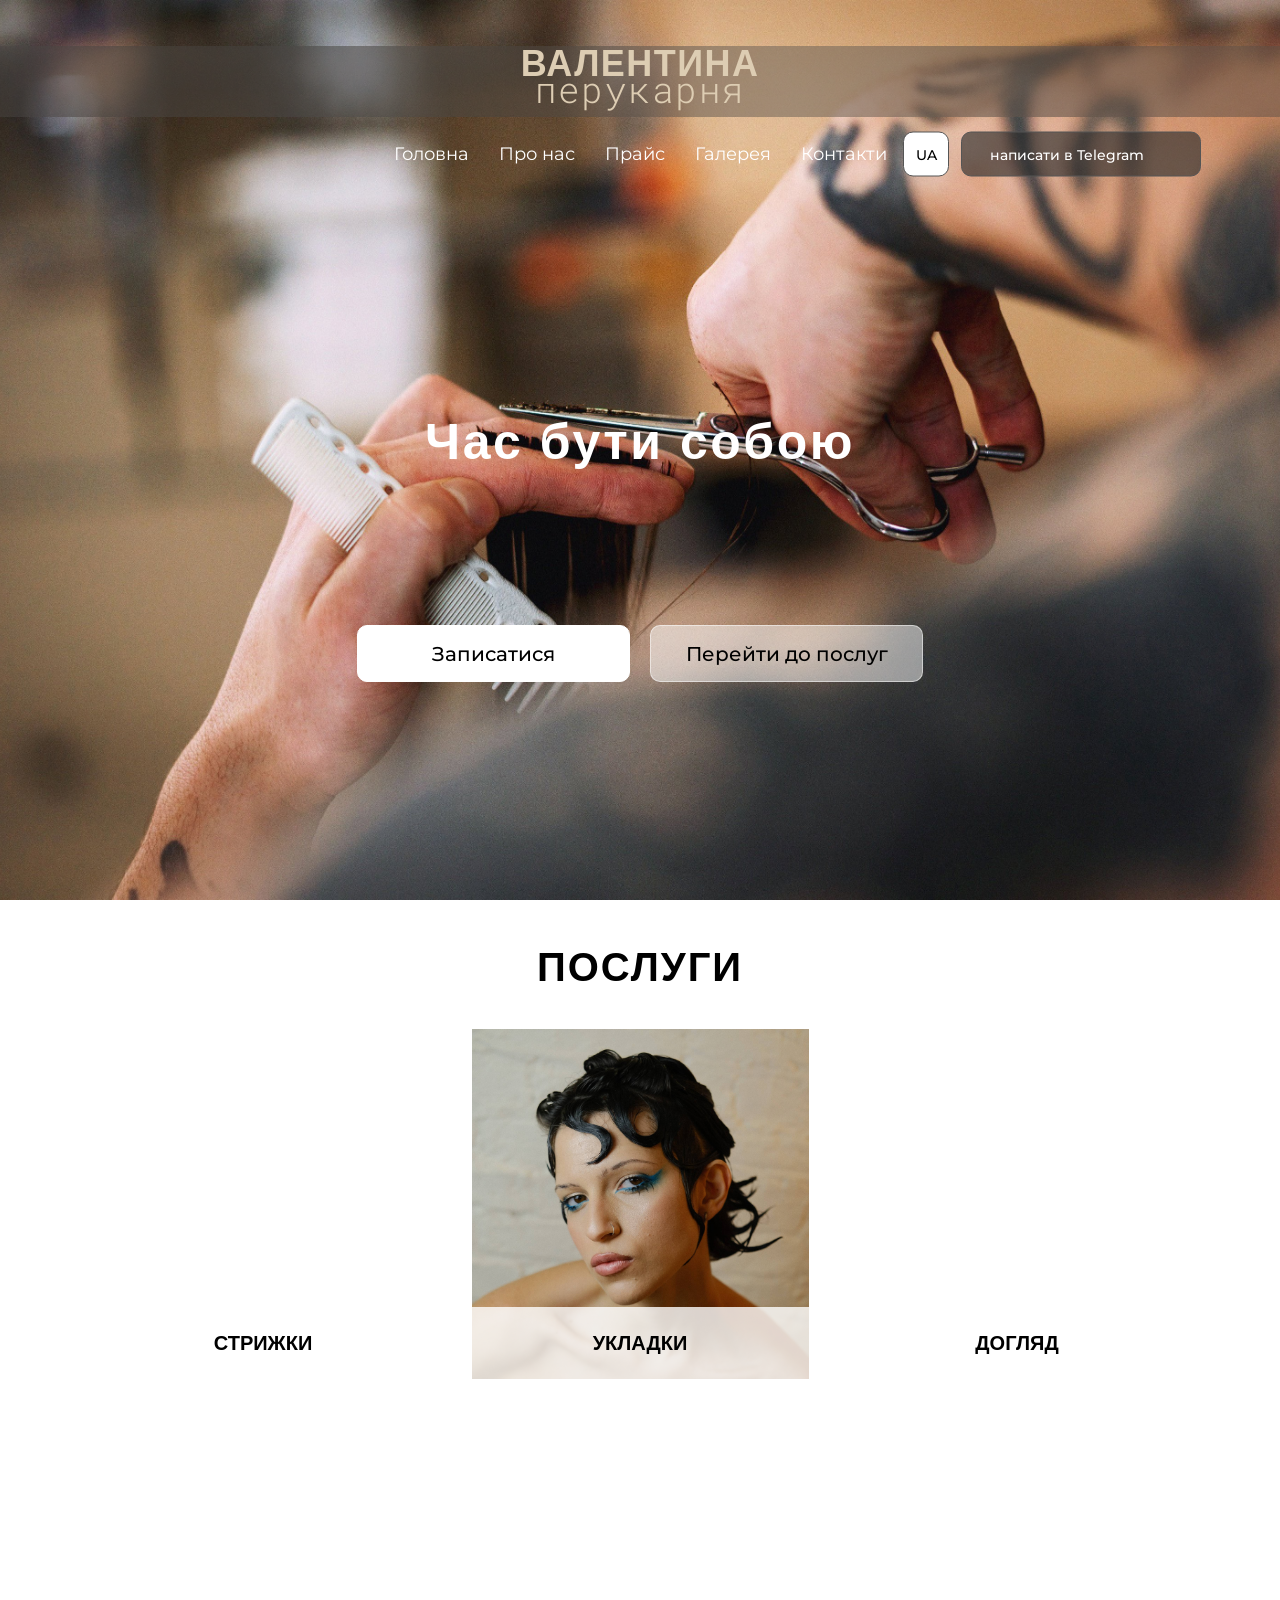
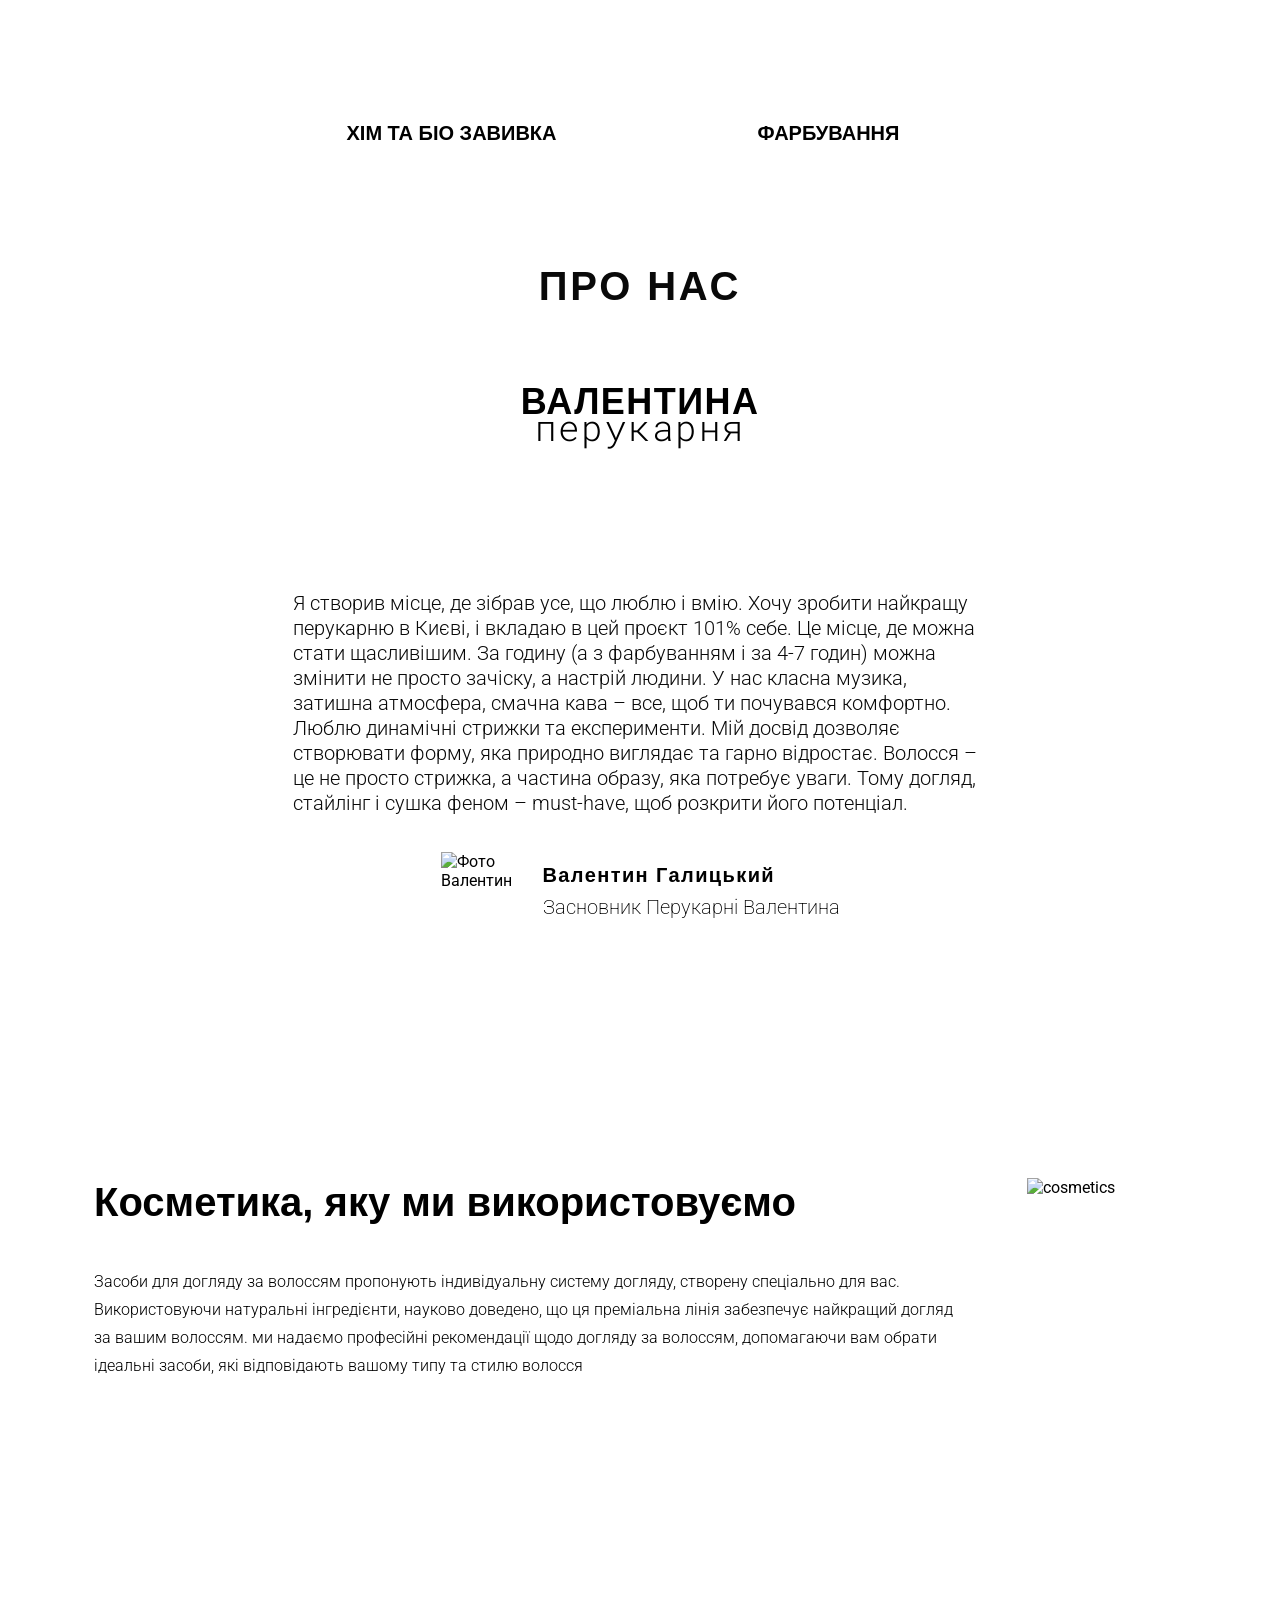
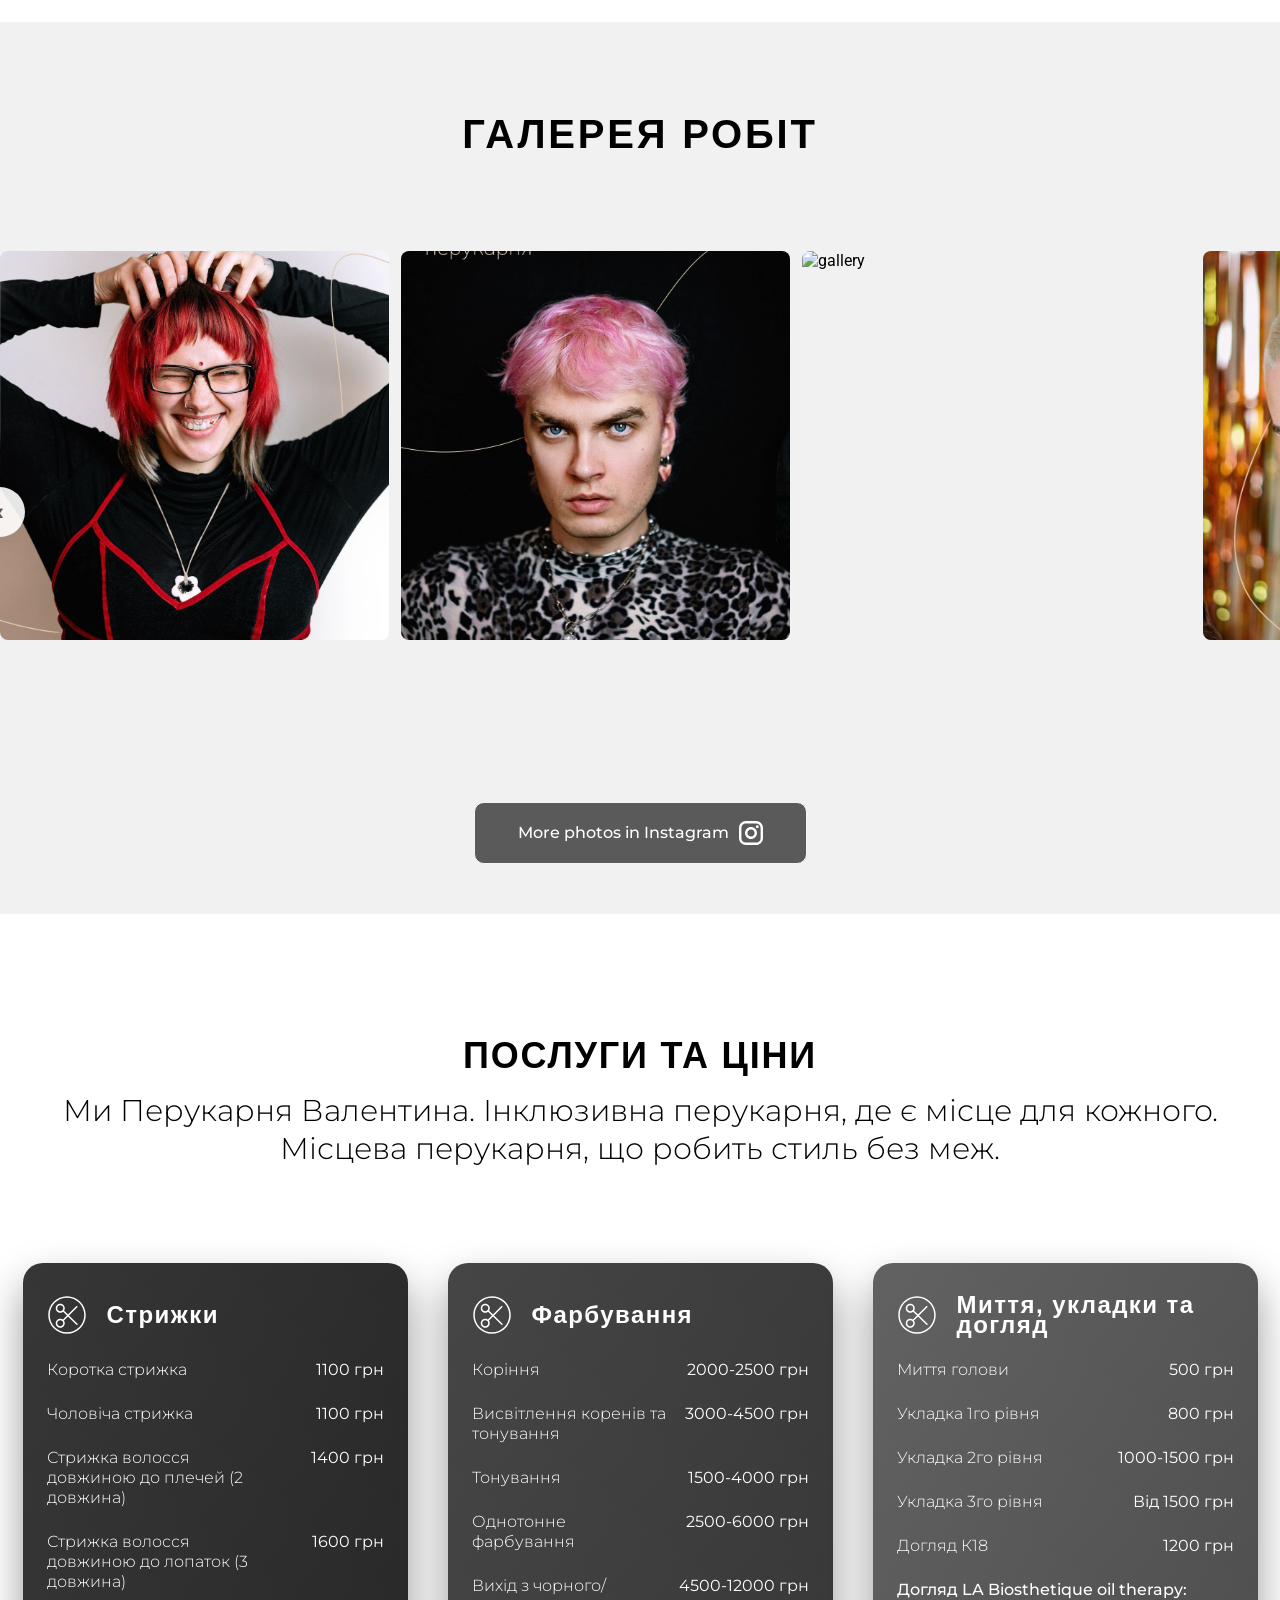
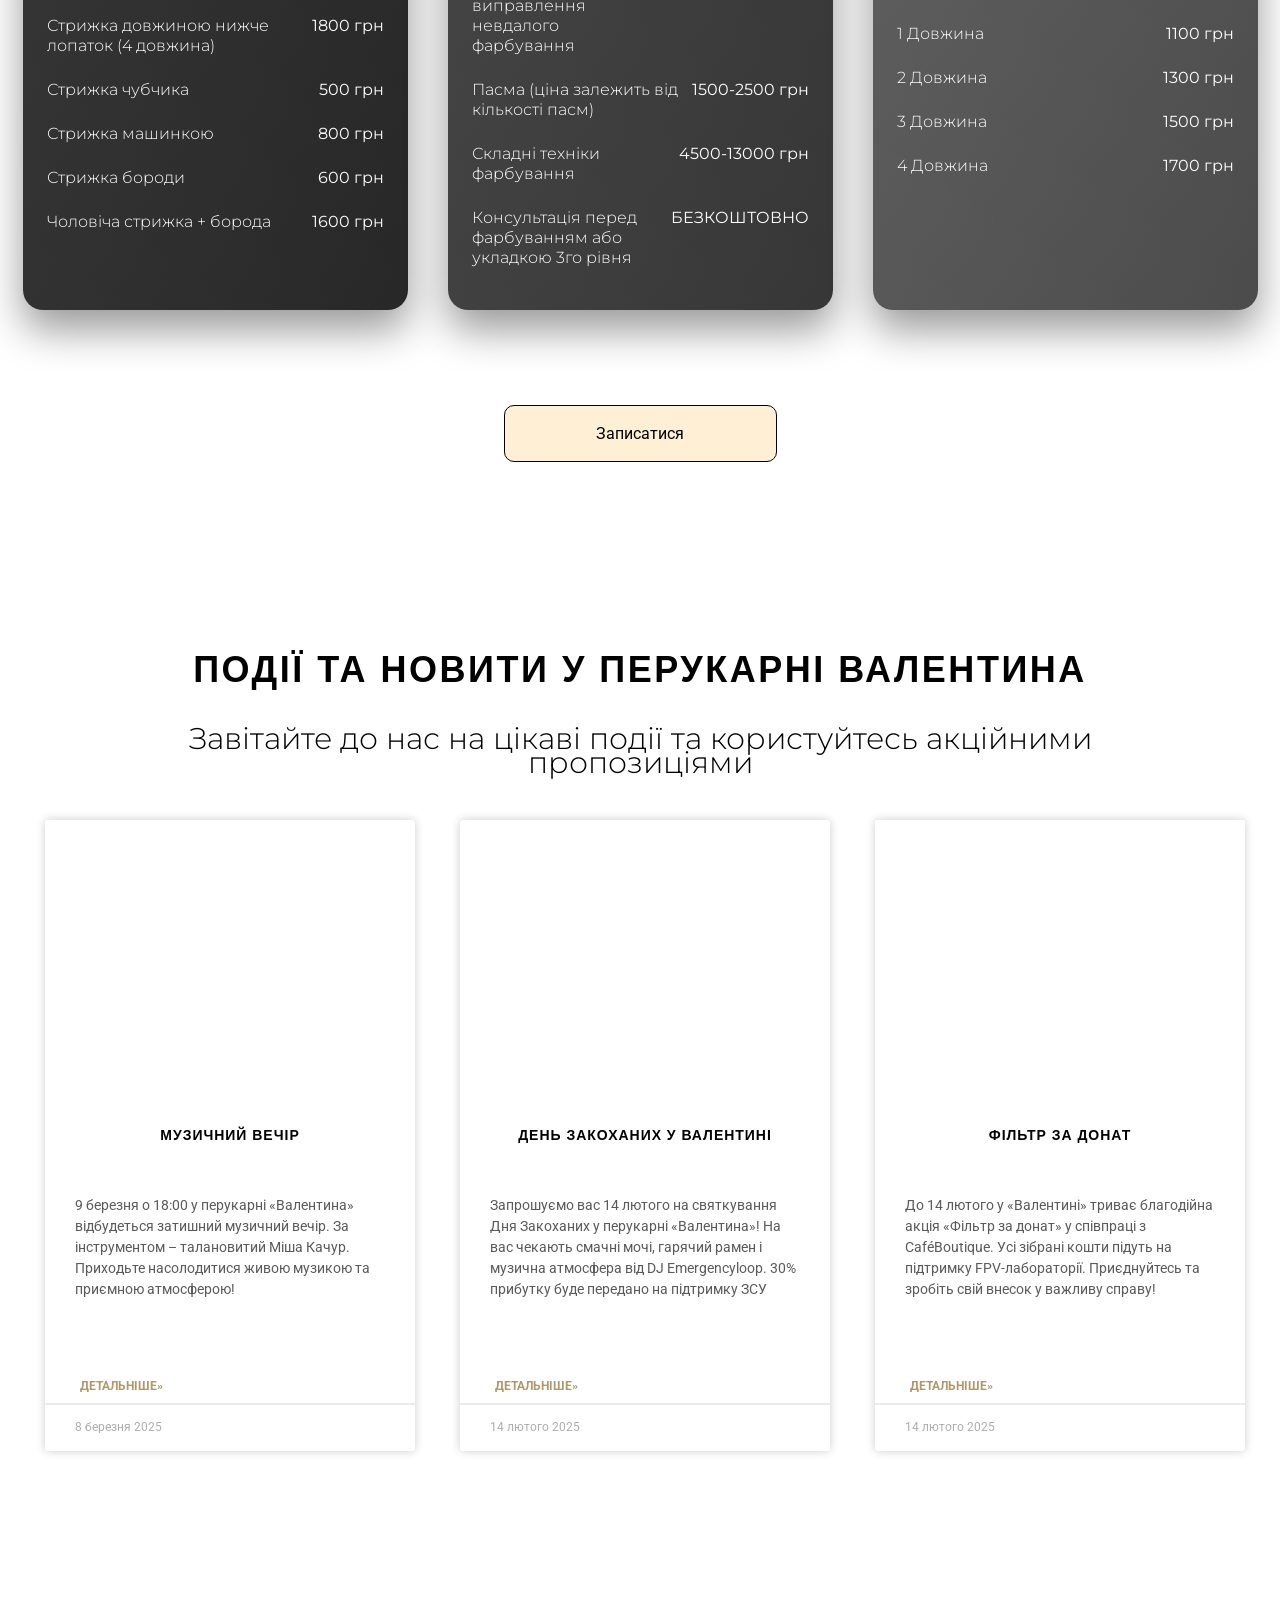
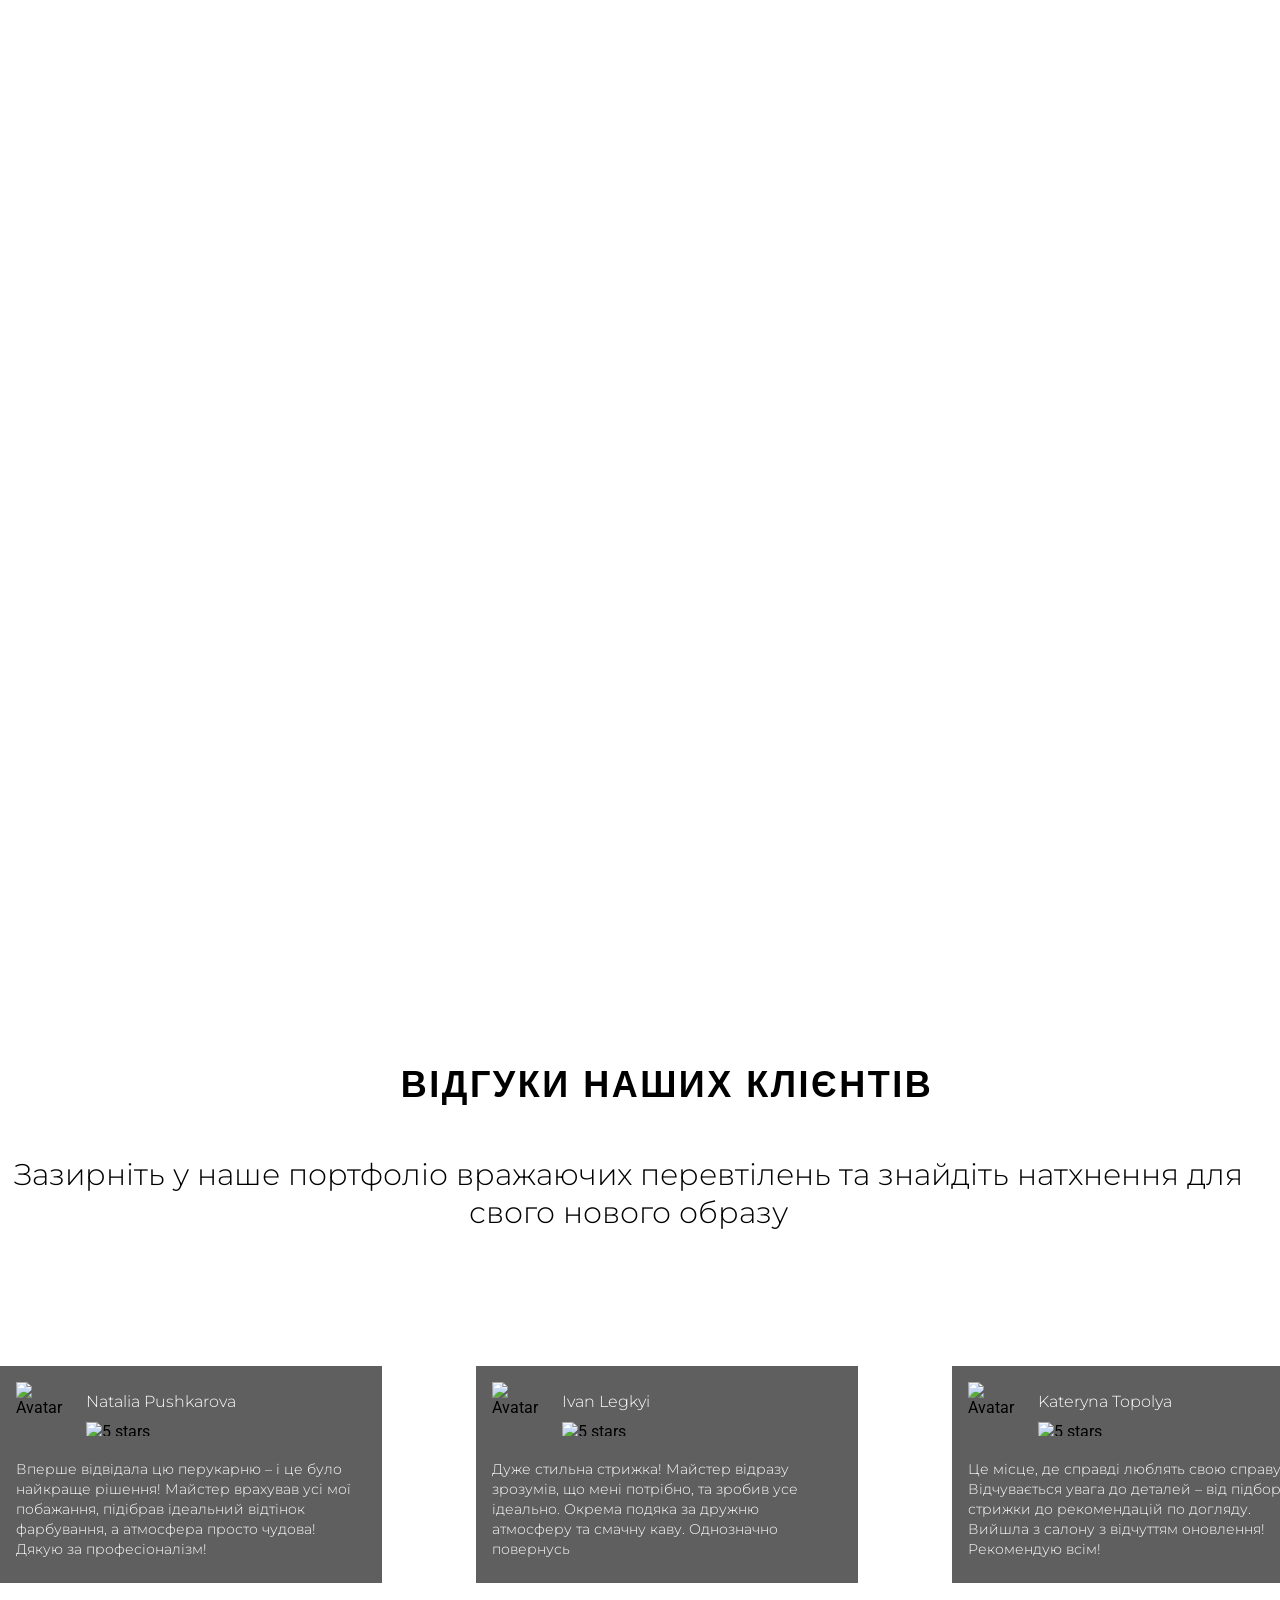
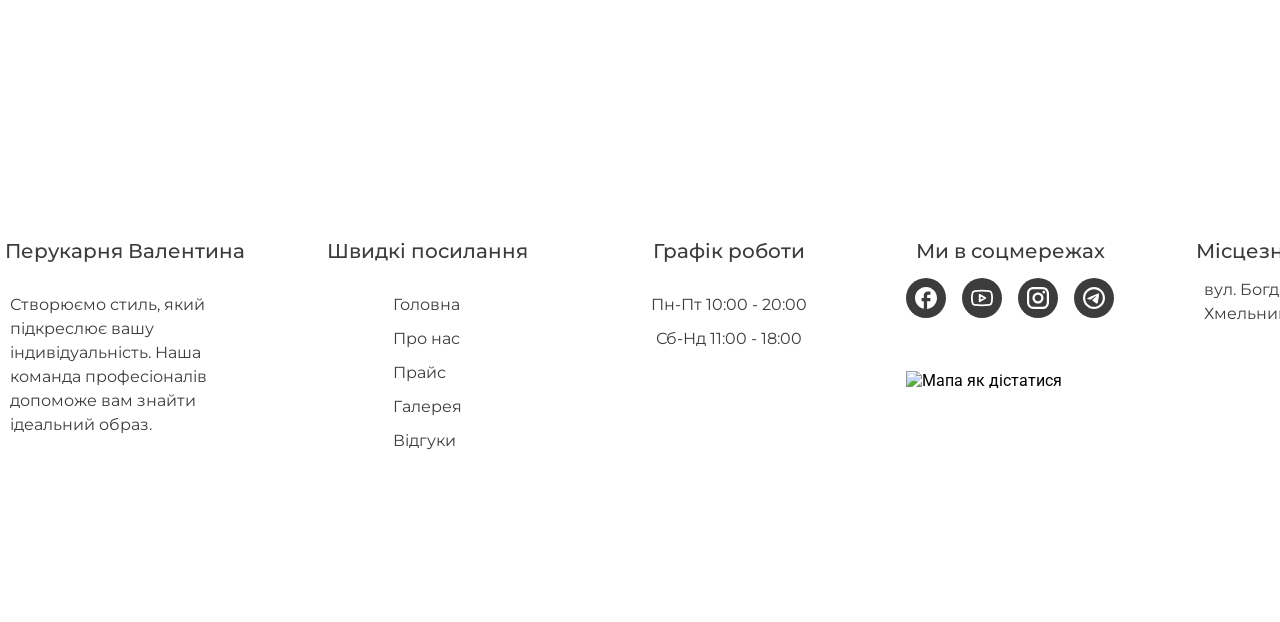
==== commit 6543815c: "compressed images" ====
--- a/index.html
+++ b/index.html
@@ -195,7 +195,7 @@
               media="(max-width: 767px)"
               srcset="./img/styling-mobile.png"
             />
-            <img src="./img/ukladka2.jpg" alt="Укладки" />
+            <img src="./img/ukladka2.JPG" alt="Укладки" />
           </picture>
           <p class="services-text">УКЛАДКИ</p>
         </li>
--- a/css/style.css
+++ b/css/style.css
@@ -48,7 +48,7 @@
 
 /* Общий фон */
 .hero-background {
-  background: url('../img/main.jpg') no-repeat center center / cover;
+  background: url('../img/main1.jpg') no-repeat center center / cover;
   min-height: 100vh;
   background-repeat: no-repeat;
   background-position: center 0px;
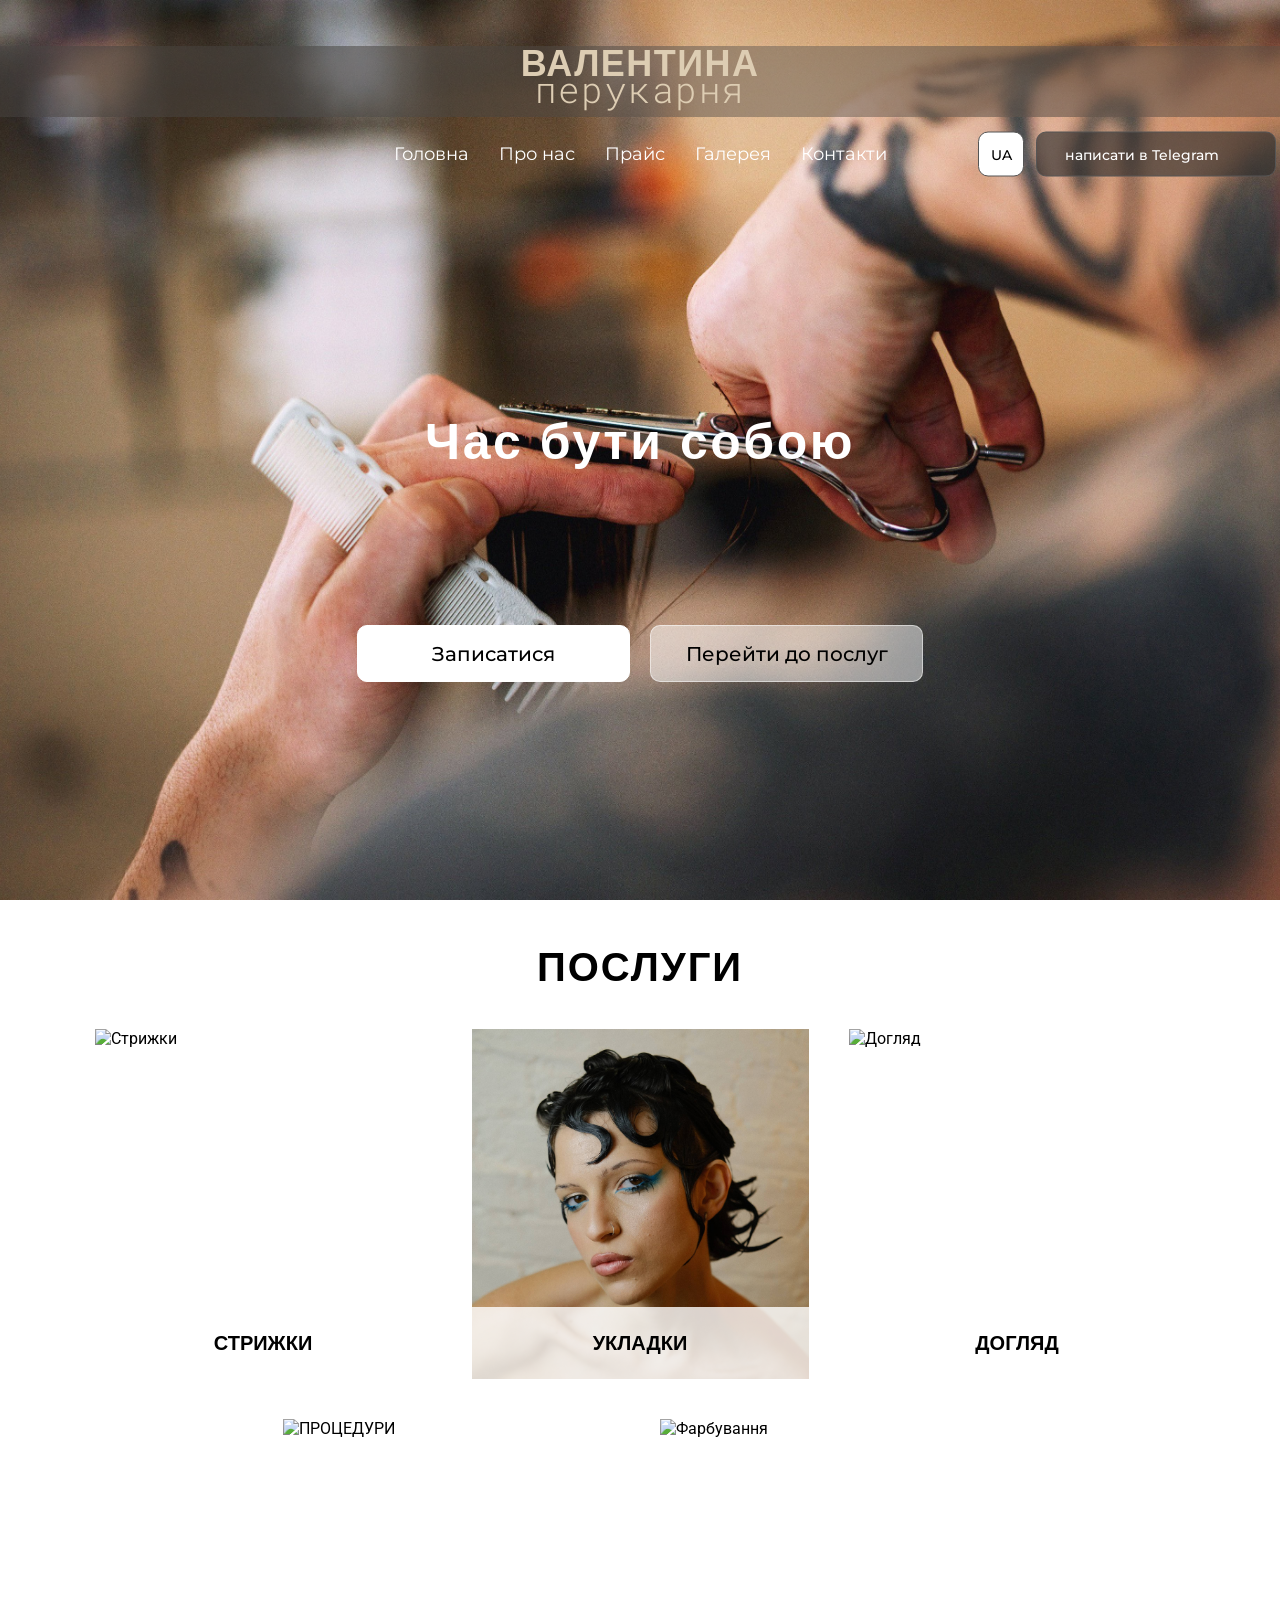
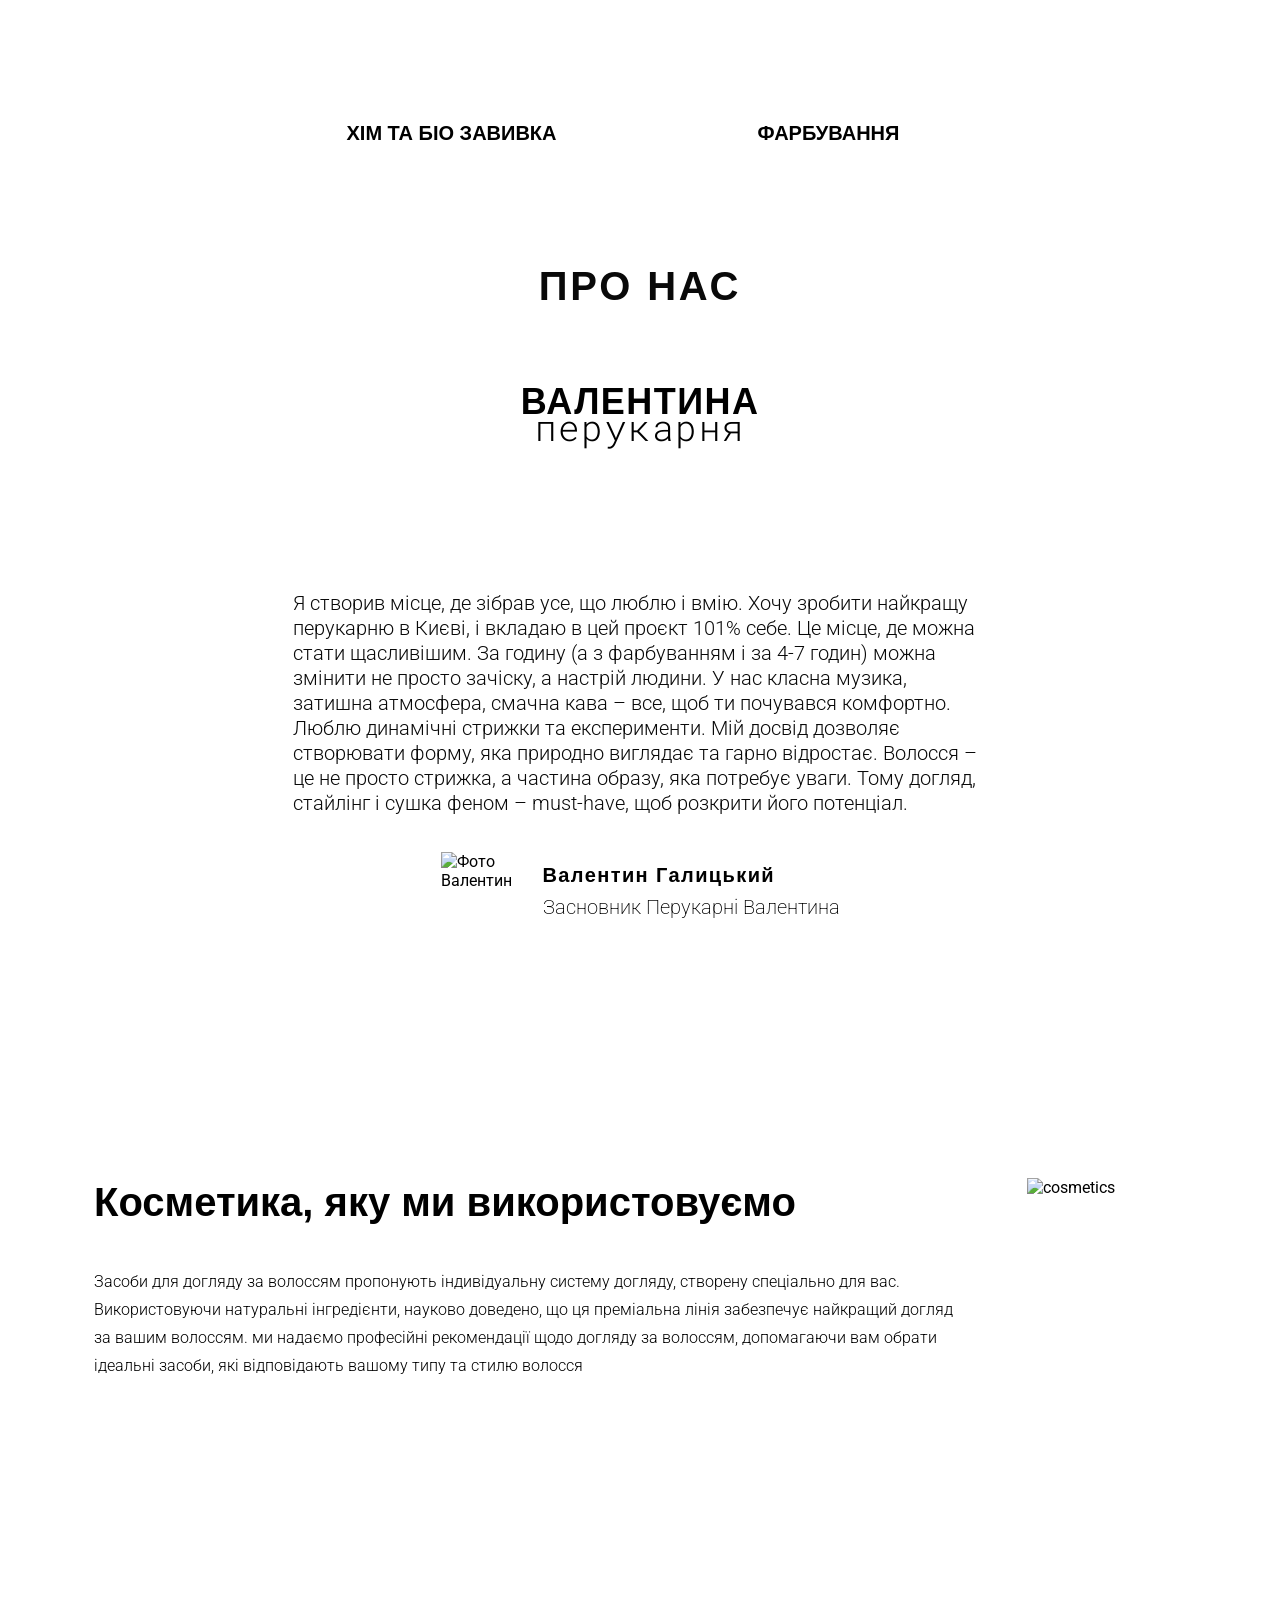
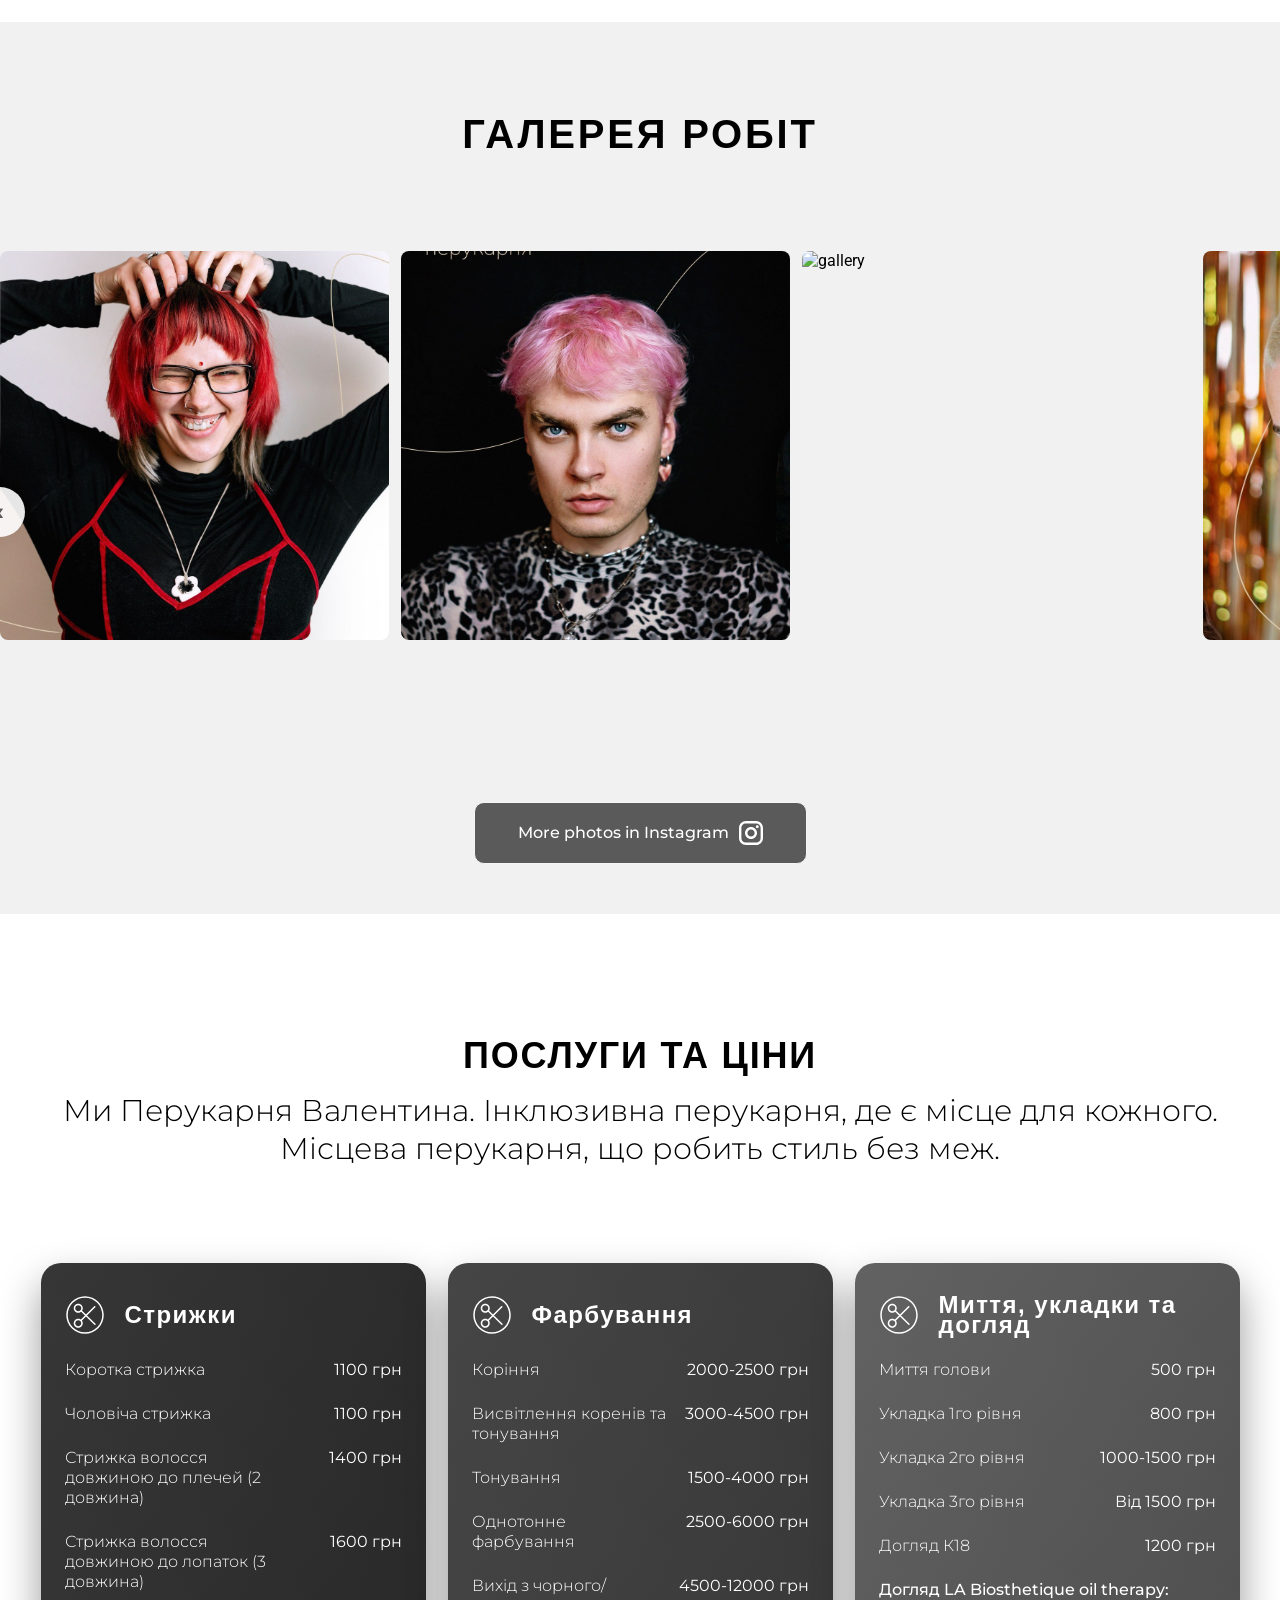
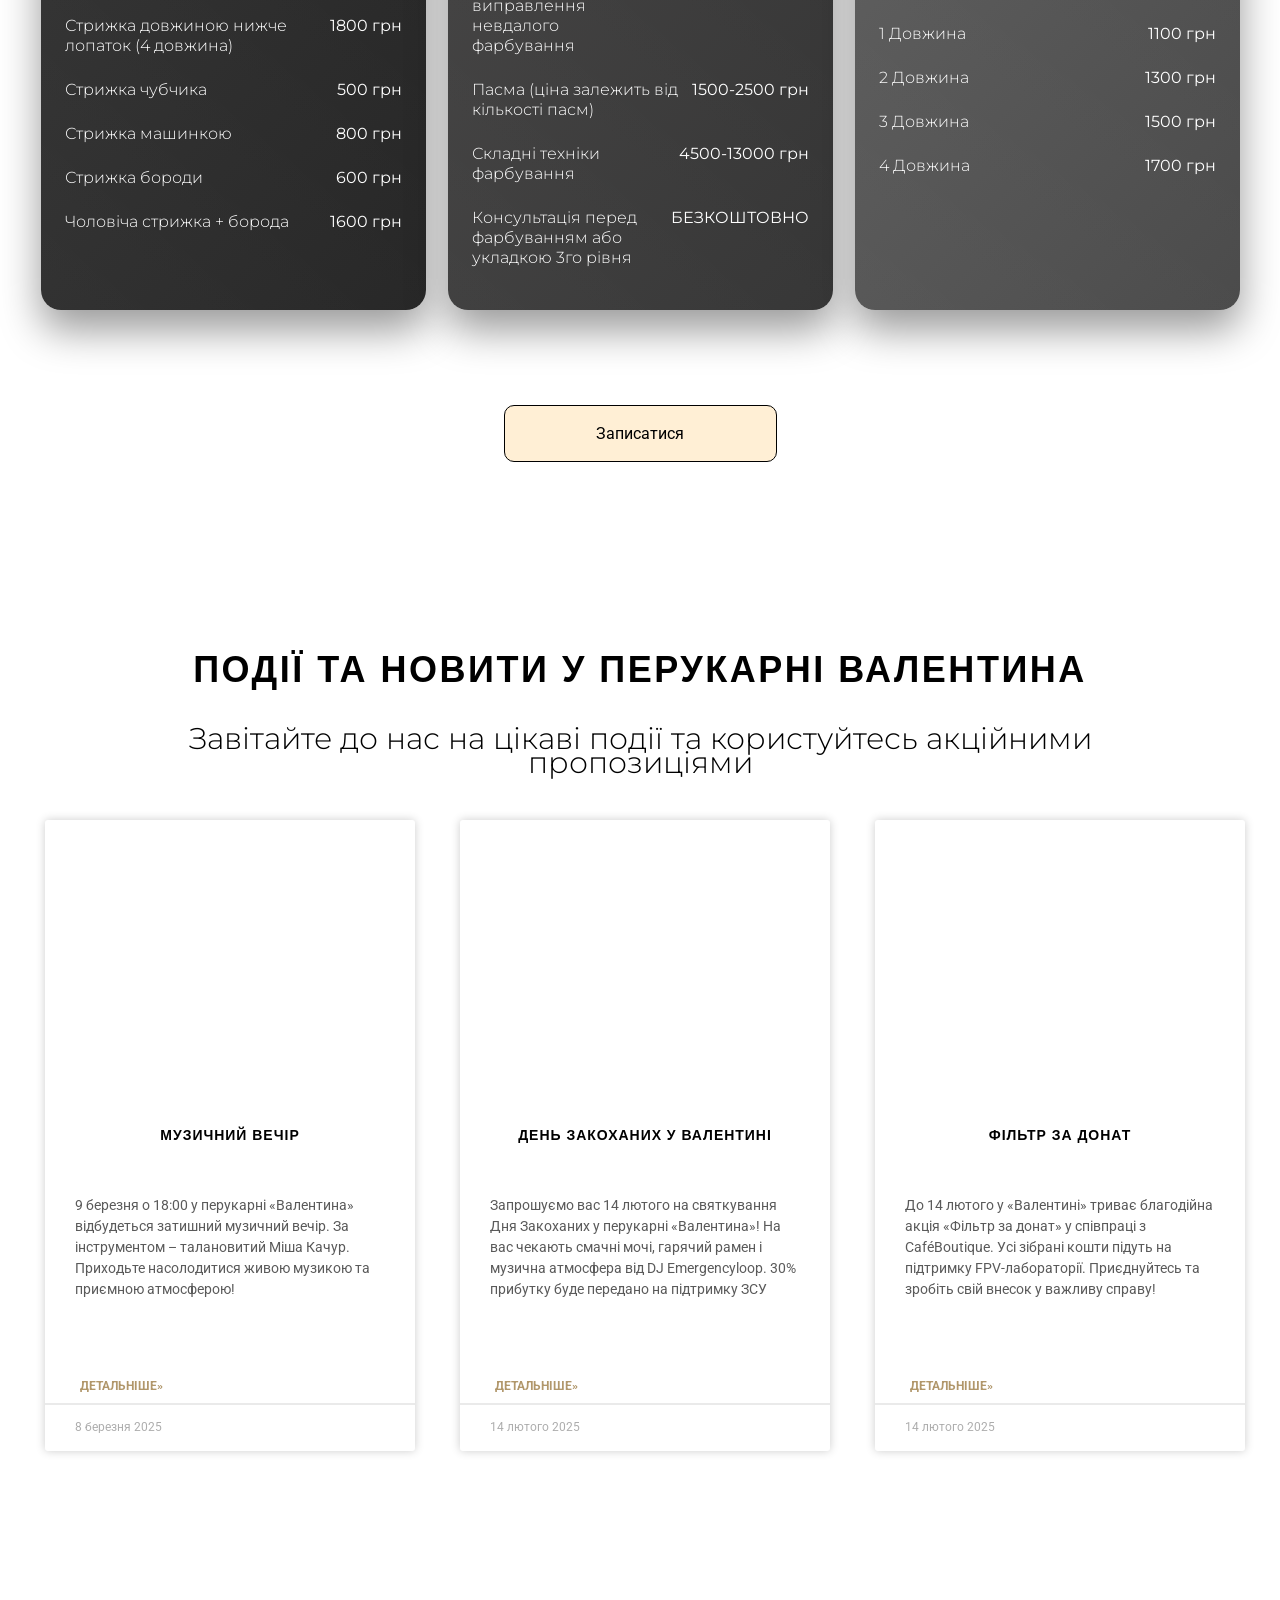
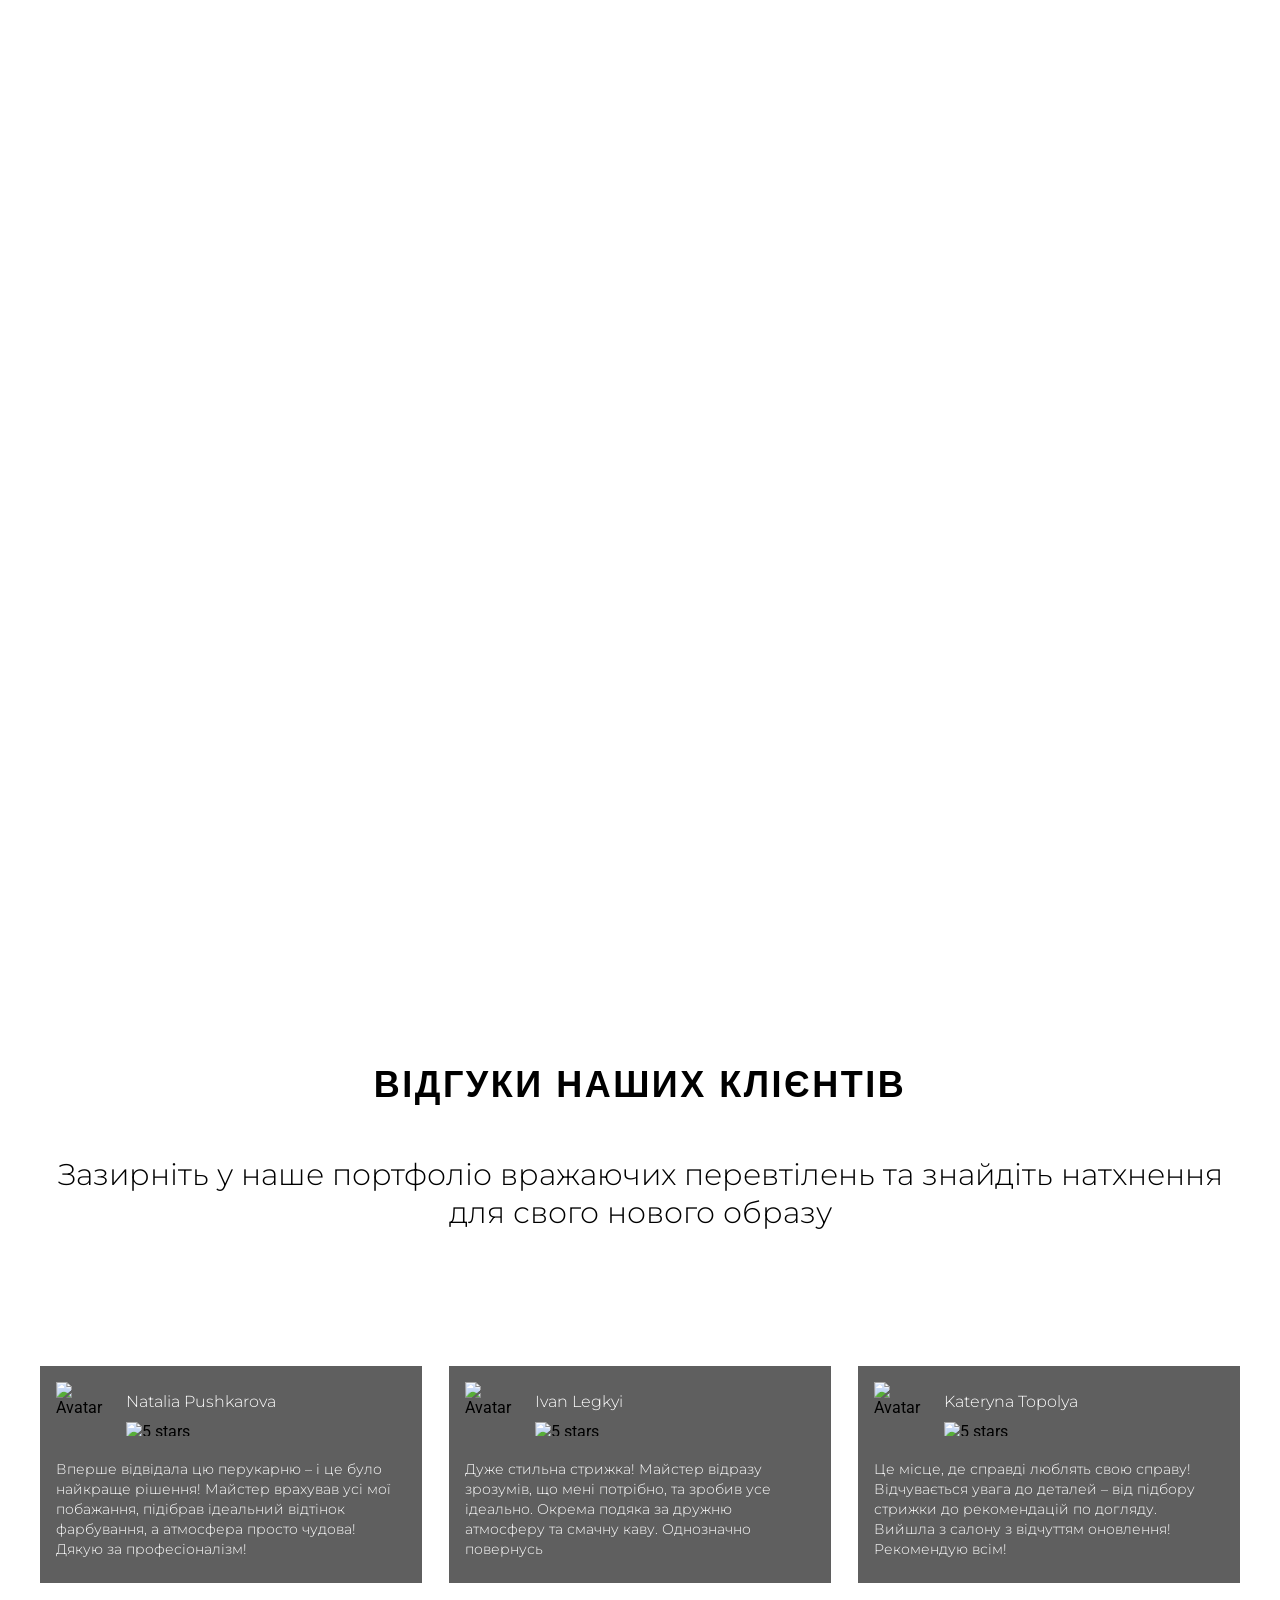
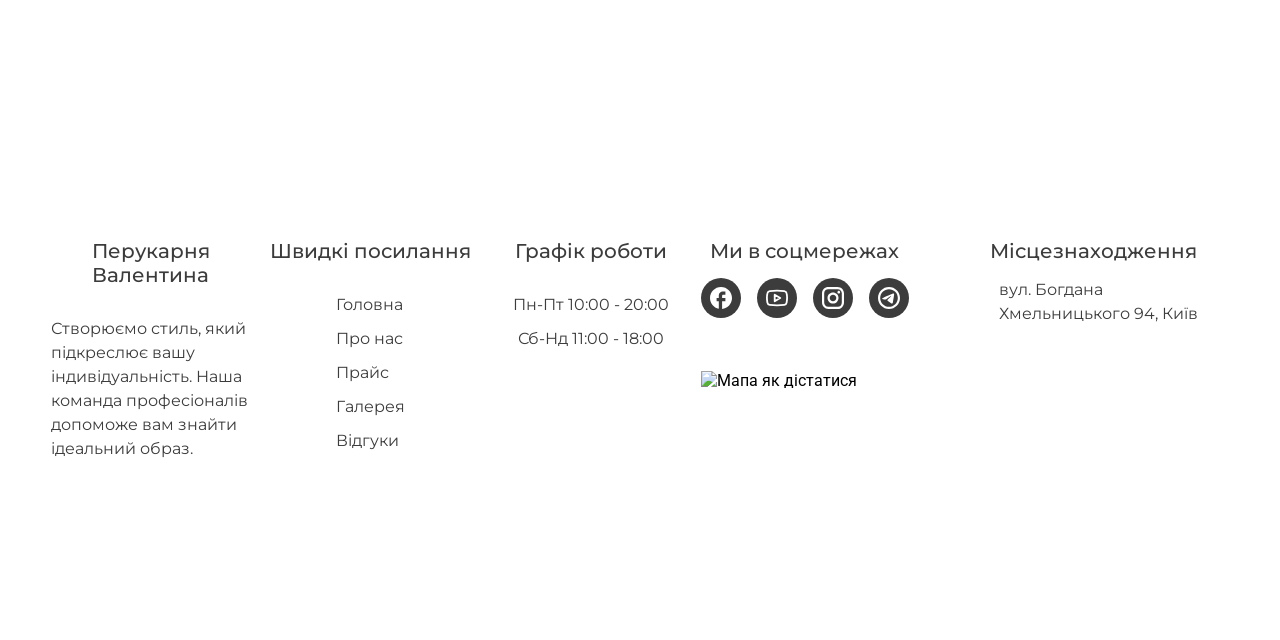
==== commit 2c96ae05: "adjust mobile slider" ====
--- a/index.html
+++ b/index.html
@@ -182,7 +182,7 @@
           <picture>
             <source
               media="(max-width: 767px)"
-              srcset="./img/haircut-mobile.png"
+              srcset="./img/cuts.jpg 1x, ./img/cuts.jpg 2x"
             />
             <img src="./img/cuts.jpg" alt="Стрижки" />
           </picture>
@@ -193,7 +193,7 @@
           <picture>
             <source
               media="(max-width: 767px)"
-              srcset="./img/styling-mobile.png"
+              srcset="./img/ukladka2.JPG 1x, ./img/ukladka2.JPG 2x"
             />
             <img src="./img/ukladka2.JPG" alt="Укладки" />
           </picture>
@@ -204,7 +204,7 @@
           <picture>
             <source
               media="(max-width: 767px)"
-              srcset="./img/color-mobile.png"
+              srcset="./img/doglyad2.JPG 1x, ./img/doglyad2.JPG 2x"
             />
             <img src="./img/doglyad2.JPG" alt="Догляд" />
           </picture>
@@ -213,7 +213,10 @@
 
         <li class="services-item">
           <picture>
-            <source media="(max-width: 767px)" srcset="./img/tas-mobile.png" />
+            <source 
+              media="(max-width: 767px)" 
+              srcset="./img/tas.png 1x, ./img/tas.png 2x" 
+            />
             <img src="./img/tas.png" alt="ПРОЦЕДУРИ" />
           </picture>
           <p class="services-text">ХІМ ТА БІО ЗАВИВКА</p>
@@ -223,17 +226,12 @@
           <picture>
             <source
               media="(max-width: 767px)"
-              srcset="./img/highlights-mobile.png"
+              srcset="./img/doglyad.JPG 1x, ./img/doglyad.JPG 2x"
             />
             <img src="./img/doglyad.JPG" alt="Фарбування" />
           </picture>
           <p class="services-text">ФАРБУВАННЯ</p>
         </li>
-
-       <!-- <li class="services-item display-none-item">
-          <img src="./img/eyebrows.png" alt="Укладки" />
-          <p class="services-text">УКЛАДКИ</p>
-        </li> -->
       </ul>
 
       <button type="button" href="https://w.wlaunch.net/i/bf6cc32e-8bcc-11ef-9c30-2dc04baaba8b/b/bf6dd4b3-8bcc-11ef-9c30-2dc04baaba8b/r?fbclid=PAZXh0bgNhZW0CMTEAAadFHCiy5vG_ETSmy5YobeYYk5tcB3JX62x_sZFeJKvZ8pRhK-lD2s9BG4FkJQ_aem_Gz7k_zjCkIeDrJkB793_kw" target="_blank" class="services-btn">Записатися</button>
@@ -377,46 +375,51 @@
           </svg>
         </a>
 
-        <!-- //////////Картинки для mobile///////// -->
-        <div class="gallery-mobile">
-          <div class="gallery-mobile-scroll-container">
-            <img
-              src="./img/gallery 1.png"
-              alt="gallery"
-              class="gallery-mobile-image"
-            />
-            <img
-              src="./img/gallery 2.jpg"
-              alt="gallery"
-              class="gallery-mobile-image"
-            />
-            <img
-              src="./img/gallery 3.png"
-              alt="gallery"
-              class="gallery-mobile-image"
-            />
-            <img
-              src="./img/gallery 4.png"
-              alt="gallery"
-              class="gallery-mobile-image"
-            />
-            <img
-              src="./img/gallery 5.png"
-              alt="gallery"
-              class="gallery-mobile-image"
-            />
-            <img
-              src="./img/gallery 6.png"
-              alt="gallery"
-              class="gallery-mobile-image"
-            />
-            <img
-              src="./img/gallery 7.png"
-              alt="gallery"
-              class="gallery-mobile-image"
-            />
-          </div>
-        </div>
+                 <!-- //////////Картинки для mobile///////// -->
+         <div class="gallery-mobile">
+           <div class="gallery-mobile-scroll-container">
+             <img
+               src="./img/gallery 11.jpg"
+               alt="gallery"
+               class="gallery-mobile-image"
+             />
+             <img
+               src="./img/gallery 2.jpg"
+               alt="gallery"
+               class="gallery-mobile-image"
+             />
+             <img
+               src="./img/gallery 3.png"
+               alt="gallery"
+               class="gallery-mobile-image"
+             />
+             <img
+               src="./img/gallery 4.jpg"
+               alt="gallery"
+               class="gallery-mobile-image"
+             />
+             <img
+               src="./img/gallery 5.png"
+               alt="gallery"
+               class="gallery-mobile-image"
+             />
+             <img
+               src="./img/gallery 6.png"
+               alt="gallery"
+               class="gallery-mobile-image"
+             />
+             <img
+               src="./img/gallery 7.jpg"
+               alt="gallery"
+               class="gallery-mobile-image"
+             />
+             <img
+               src="./img/gallery 8.png"
+               alt="gallery"
+               class="gallery-mobile-image"
+             />
+           </div>
+         </div>
       </div>
 
       <!-- Lightbox Modal for Gallery Images -->
--- a/css/style.css
+++ b/css/style.css
@@ -39,6 +39,25 @@
   max-width: 1440px;
   padding: 0 20px;
   margin: 0 auto;
+}
+
+/* Mobile-specific improvements */
+@media screen and (max-width: 767px) {
+  .container {
+    padding: 0 15px;
+  }
+  
+  /* Improve touch targets */
+  button, a {
+    min-height: 44px;
+    min-width: 44px;
+  }
+  
+  /* Better text readability */
+  body {
+    font-size: 16px;
+    line-height: 1.5;
+  }
 }
 
 /* ////////////////////////////Modal////////////////////////////// */
--- a/css/media.css
+++ b/css/media.css
@@ -0,0 +1,1269 @@
+@media screen and (max-width: 1440px) and (min-width: 1199px) {
+  .nav-actions {
+    right: 4px;
+  }
+
+  .footer-container {
+    width: 1199px;
+    gap: 0;
+  }
+
+  .footer-bottom {
+    gap: 0;
+  }
+
+  .footer-column {
+    width: 220px;
+  }
+  .footer-top-container {
+    width: 420px;
+  }
+
+  .footer-top-container-info {
+    gap: 10;
+  }
+}
+
+@media screen and (max-width: 1590px) and (min-width: 1199px) {
+  .gallery-desktop-image:nth-of-type(7),
+  .gallery-desktop-image:nth-of-type(8) {
+    display: none;
+  }
+
+  .price-cards {
+    gap: 22px;
+  }
+  .price-container {
+    width: 1200px;
+  }
+
+  .reviews-container {
+    width: 1200px;
+  }
+  .reviews-cards {
+    width: 1200px;
+    gap: 27px;
+  }
+  .reviews-subtitle {
+    width: 1200px;
+  }
+}
+
+@media screen and (max-width: 1199px) and (min-width: 768px) {
+  /* Стили для планшетов */
+
+  .hero-background {
+    background-position: center 0;
+  }
+
+  .nav {
+    margin-left: 0;
+  }
+
+  .nav-actions {
+    display: none;
+  }
+
+  .hero-title {
+    font-family: 'Chutz', sans-serif;
+    font-weight: 700;
+    font-size: 40px;
+    line-height: 1.625;
+    letter-spacing: 0.05em;
+    text-align: center;
+    color: #fff;
+  }
+
+  .hero-buttons {
+    margin-top: 180px;
+  }
+
+  .services {
+    padding-bottom: 0;
+  }
+  .services-lisl {
+    width: 720px;
+  }
+
+  .services-btn {
+    display: flex;
+    margin-top: 50px;
+  }
+
+  .about-container {
+    background: url(../img/about-tablet.webp);
+    min-height: 100vh;
+    background-repeat: no-repeat;
+    background-position: center 0px;
+    background-size: cover;
+  }
+  .about-text-container {
+    margin-top: 42px;
+  }
+
+  .cosmetics {
+    width: 768px;
+    height: auto;
+    margin-top: 0px;
+    margin-left: auto;
+    margin-right: auto;
+  }
+
+  .cosmetics-container {
+    justify-content: flex-start;
+    align-items: center;
+    gap: 5px;
+  }
+
+  .cosmetics-text {
+    width: 380px;
+  }
+
+  .cosmetics-title {
+    margin-bottom: 10px;
+  }
+  .cosmetics-image {
+    width: 360px;
+    height: auto;
+  }
+
+  .gallery {
+    padding-top: 100px;
+    padding-bottom: 95px;
+  }
+
+  /* .gallery-container {
+    max-width: 758px;
+    margin-left: auto;
+    margin-right: auto;
+    overflow-x: auto;
+  } */
+
+  .gallery-desktop {
+    max-width: 758px;
+    margin-left: auto;
+    margin-right: auto;
+    overflow-x: hidden;
+  }
+
+  .gallery-scroll-container {
+    padding-left: 1px;
+    width: max-content;
+    margin-bottom: 125px;
+    height: 760px;
+    display: grid;
+    grid-template-rows: repeat(2, 1fr);
+    grid-auto-flow: column;
+    overflow-x: auto;
+    overflow-y: hidden;
+    scroll-snap-type: x mandatory;
+    -webkit-overflow-scrolling: touch;
+  }
+
+  .gallery-scroll-container::-webkit-scrollbar {
+    display: none;
+  }
+
+  /* ///////////////////// на флексах в один ряд ///////////////////// */
+
+  /* .gallery-container {
+    max-width: 758px;
+    margin: 0 auto;
+    overflow-x: auto;
+  }
+
+  .gallery-scroll-container {
+    display: flex;
+    flex-direction: row;
+    flex-wrap: nowrap;
+    width: max-content;
+    max-height: 760px;
+    /* overflow: hidden;
+    overflow-x: auto;
+    overflow-y: hidden;
+    scroll-snap-type: x mandatory;
+    -webkit-overflow-scrolling: touch;
+    gap: 0px;
+  }
+
+  .gallery-desktop-image {
+    width: 369px;
+    height: 369px;
+    object-fit: cover;
+    scroll-snap-align: start;
+    border-radius: 5px;
+    margin-right: 12px;
+    display: inline-block;
+  }
+
+  .gallery-desktop-image {
+    width: 369px;
+    height: 369px;
+    scroll-snap-align: start;
+    object-fit: cover;
+    border-radius: 5px;
+  }
+
+  .gallery-scroll-container {
+    column-count: 2;
+    column-gap: 0;
+  } */
+
+  /* ///////////////////////////////////////////////////////////////////// */
+
+  .price {
+    padding-top: 33px;
+    padding-bottom: 40px;
+  }
+
+  .price-container {
+    max-width: 770px;
+  }
+
+  .price-description {
+    margin-bottom: 40px;
+  }
+
+  .price-cards {
+    flex-direction: column;
+    align-items: center;
+    gap: 88px;
+  }
+
+  .price-item-1 {
+    background: url('../img/price-list-desktop3.png') no-repeat center
+      calc(100% - -20px) / cover;
+    width: 541px;
+    height: 633px;
+    padding-top: 24px;
+    padding-left: 78px;
+    padding-right: 78px;
+  }
+
+  .price-item-2 {
+    background: url('../img/price-list-desktop2.png') no-repeat center
+      calc(100% - -30px) / cover;
+    width: 541px;
+    height: 633px;
+    padding-top: 24px;
+    padding-left: 90px;
+    padding-right: 78px;
+  }
+
+  .price-item-3 {
+    background: url('../img/price-list-desktop3.png') no-repeat center
+      calc(100% - -20px) / cover;
+    width: 541px;
+    height: 633px;
+    padding-top: 24px;
+    padding-left: 78px;
+    padding-right: 70px;
+  }
+
+  .service-name-group {
+    margin-left: -40px;
+  }
+
+  .news {
+    width: 768px;
+    padding-top: 50px;
+    padding-bottom: 125px;
+  }
+  .news-container {
+    width: 768px;
+  }
+
+  .news-title {
+    font-size: 32px;
+    line-height: 1.09375;
+  }
+
+  .news-subtitle {
+    margin-bottom: 65px;
+    width: 700px;
+    font-size: 24px;
+    line-height: 1;
+  }
+
+  .news-scroll-container {
+    width: 768px;
+    gap: 39px;
+  }
+
+  .news-card {
+    width: 230px;
+    height: 631px;
+  }
+
+  .news-img-1 {
+    background: url('../img/news-tablet1.png') no-repeat center center / cover;
+    width: 230px;
+    height: 246px;
+  }
+  .news-img-2 {
+    background: url('../img/news-tablet2.png') no-repeat center center / cover;
+    width: 230px;
+    height: 246px;
+  }
+  .news-img-3 {
+    background: url('../img/news-tablet3.png') no-repeat center center / cover;
+    width: 230px;
+    height: 246px;
+  }
+
+  .news-card-title {
+    width: 200px;
+    margin-bottom: 10px;
+    margin-left: 15px;
+  }
+
+  .news-card-description {
+    width: 185px;
+    line-height: 1.28571;
+    margin-left: auto;
+    margin-right: auto;
+  }
+
+  .date {
+    width: 230px;
+  }
+
+  .section-picture {
+    padding-bottom: 0px;
+  }
+
+  .reviews {
+    padding-top: 110px;
+    padding-bottom: 72px;
+  }
+  .reviews-container {
+    width: 768px;
+  }
+  .reviews-title {
+    line-height: 0.75;
+    font-size: 32px;
+    margin-bottom: 48px;
+  }
+  .reviews-subtitle {
+    display: none;
+  }
+
+  .reviews-subtitle-tablet {
+    display: flex;
+    width: 660px;
+
+    font-family: 'Montserrat', sans-serif;
+    font-weight: 300;
+    font-size: 24px;
+    line-height: 1.58333;
+    color: #000;
+    margin-bottom: 82px;
+    text-align: center;
+
+    margin-left: auto;
+    margin-right: auto;
+  }
+
+  .reviews-cards {
+    width: 768px;
+    gap: 36px;
+  }
+
+  .review-card {
+    width: 232px;
+    height: 245px;
+    padding: 18px 0px 10px 9px;
+  }
+
+  .review-text {
+    width: 204px;
+    font-size: 12px;
+    line-height: 1.66667;
+  }
+
+  /* ////////////////booking/////////////// */
+
+  .booking {
+    background: url('../img/booking-tablet.webp') no-repeat center center /
+      cover;
+    padding-bottom: 129px;
+  }
+
+  .booking-container {
+    width: 768px;
+  }
+
+  .booking-title {
+    font-size: 32px;
+    line-height: 0.75;
+    margin-bottom: 20px;
+  }
+  .booking-subtitle {
+    width: 705px;
+    font-size: 16px;
+    line-height: 2;
+    text-align: center;
+    margin-bottom: 23px;
+  }
+
+  .booking-content {
+    width: 642px;
+    height: 846px;
+    display: flex;
+    flex-direction: row;
+    flex-wrap: wrap;
+    padding: 61px 65px;
+    margin-left: auto;
+    margin-right: auto;
+  }
+
+  .booking-form {
+    margin-bottom: 53px;
+    margin-right: auto;
+    margin-left: auto;
+  }
+
+  .booking-contacts {
+    width: 520px;
+    display: flex;
+    flex-wrap: wrap;
+    gap: 31px;
+    flex-direction: row;
+    margin-left: auto;
+    margin-right: auto;
+  }
+
+  .contact-item {
+    width: 240px;
+    gap: 10px;
+  }
+
+  .contact-item-img-container.width {
+    width: 54px;
+    height: 43px;
+    border-radius: 50%;
+  }
+
+  .contact-item-img {
+    width: 24px;
+    height: 24px;
+  }
+
+  .footer {
+    padding-top: 69px;
+    padding-bottom: 69px;
+  }
+
+  .footer-container {
+    width: 768px;
+    gap: 40px;
+    flex-direction: column-reverse;
+  }
+  .footer-bottom {
+    width: 746px;
+    gap: 17px;
+    margin-left: auto;
+    margin-right: auto;
+  }
+
+  .footer-column {
+    width: 238px;
+  }
+
+  .footer-top-container {
+    width: 694px;
+    margin-left: auto;
+    margin-right: auto;
+  }
+
+  .footer-top-container-info {
+    width: 694px;
+    gap: 250px;
+  }
+
+  .footer-map {
+    width: 694px;
+    height: 228px;
+  }
+}
+
+@media screen and (max-width: 767px) {
+  /* Стили для телефонов */
+
+  .menu-burger {
+    display: block;
+  }
+
+  .container {
+    display: flex;
+    flex-wrap: wrap;
+    justify-content: center;
+    padding: 0 23px;
+  }
+  .nav-container {
+    display: none;
+  }
+
+  .hero-title {
+    max-width: 550px;
+    font-family: 'Chutz', sans-serif;
+    font-weight: 700;
+    font-size: 25px;
+    letter-spacing: 0.05em;
+    color: #fff;
+    text-align: center;
+    margin-bottom: 30px;
+  }
+
+  .hero-buttons {
+    flex-direction: column;
+    align-items: center;
+    gap: 20px;
+    margin-bottom: 112px;
+  }
+
+  .first-button,
+  .second-button {
+    width: 280px;
+    text-align: center;
+    padding: 15px 30px;
+    font-size: 16px;
+  }
+
+  .services {
+    padding-bottom: 0;
+  }
+
+  .services-lisl {
+    width: 354px;
+    gap: 20px;
+  }
+
+  .services-item {
+    width: 353px;
+    height: 173px;
+    border-radius: 8px;
+    overflow: hidden;
+  }
+
+  .services-item img {
+    width: 100%;
+    height: 100%;
+    object-fit: cover;
+  }
+
+  .services-text {
+    left: 0;
+    right: 0;
+    bottom: 0;
+    transform: none;
+    text-align: center;
+    width: 100%;
+    padding: 15px 20px;
+    font-size: 16px;
+    line-height: 1.2;
+    background: rgba(255, 255, 255, 0.9);
+  }
+
+  .services-btn {
+    display: flex;
+    margin-top: 50px;
+  }
+
+  .about-logo {
+    color: #ddcdb3;
+    background: rgba(67, 67, 67, 0.38);
+  }
+
+  .about-container {
+    background: url(../img/about-phone.webp);
+    min-height: 100vh;
+    background-repeat: no-repeat;
+    background-position: center 0px;
+    background-size: cover;
+    padding-bottom: 76px;
+  }
+  .about-text {
+    font-family: 'Roboto', sans-serif;
+    font-weight: 300;
+    font-size: 14px;
+    line-height: 1.71429;
+    color: #090909;
+  }
+
+  .about-text-container {
+    transform: none;
+    width: 353px;
+    height: auto;
+    padding-top: 50px;
+    padding-left: 24px;
+    padding-right: 19px;
+    margin-top: 18px;
+    margin-left: auto;
+    margin-right: auto;
+  }
+
+  .about-text-desktop {
+    display: none;
+  }
+
+  .about-text-mobile {
+    display: block;
+  }
+
+  .about-author {
+    margin-top: 30px;
+    gap: 2px;
+    align-items: stretch;
+  }
+
+  .author-name {
+    font-family: 'Chutz', sans-serif;
+    font-weight: 700;
+    font-size: 16px;
+    letter-spacing: 0.07em;
+  }
+
+  .author-role {
+    font-family: 'Roboto', sans-serif;
+    font-weight: 200;
+    font-size: 16px;
+  }
+
+  .cosmetics {
+    max-width: 353px;
+    padding: 0px;
+    margin: 40px auto;
+  }
+
+  .cosmetics-container {
+    flex-direction: column;
+    align-items: center;
+    gap: 23px;
+  }
+
+  .cosmetics-title {
+    font-family: 'Chutz', sans-serif;
+    font-weight: 700;
+    font-size: 20px;
+    line-height: 2.4;
+    margin-bottom: 10px;
+  }
+
+  .cosmetics-description {
+    font-family: 'Roboto', sans-serif;
+    font-weight: 300;
+    font-size: 16px;
+    line-height: 1.625;
+  }
+
+  .cosmetics-image {
+    width: 100%;
+    height: auto;
+    background-repeat: no-repeat;
+    background-position: center 0px;
+    background-size: cover;
+  }
+
+  .gallery-desktop {
+    display: none;
+  }
+  .gallery-link {
+    display: none;
+  }
+
+  .gallery {
+    background-color: #fff;
+    padding-top: 0px;
+    padding-bottom: 88px;
+  }
+
+  .gallery-title {
+    font-family: 'Chutz', sans-serif;
+    font-weight: 700;
+    font-size: 20px;
+    line-height: 1.2;
+    letter-spacing: 0.07em;
+
+    margin-bottom: 40px;
+  }
+
+  .gallery-container {
+    max-width: 350px;
+    margin-left: auto;
+    margin-right: auto;
+  }
+
+  .gallery-mobile {
+    max-width: 350px;
+    display: block;
+  }
+
+  .gallery-mobile-scroll-container {
+    display: flex;
+    flex-direction: row;
+    gap: 10px;
+    width: 350px;
+    height: 249px;
+    overflow-x: auto;
+    scroll-snap-type: x mandatory;
+    -webkit-overflow-scrolling: touch;
+    scrollbar-width: none;
+    -ms-overflow-style: none;
+  }
+
+  .gallery-mobile-scroll-container::-webkit-scrollbar {
+    display: none;
+  }
+
+  .gallery-mobile-image {
+    width: 350px;
+    height: 249px;
+    object-fit: cover;
+    flex-shrink: 0;
+    scroll-snap-align: start;
+    border-radius: 8px;
+  }
+
+  /* //////////////////// прайс лист ////////////////////// */
+
+  .price-container {
+    width: 350px;
+  }
+
+  .price {
+    padding: 0px 0px;
+  }
+
+  .price-title {
+    font-size: 20px;
+    line-height: 1.2;
+    letter-spacing: 0.05em;
+  }
+
+  .price-description {
+    font-size: 16px;
+    line-height: 1.5;
+    margin-bottom: 40px;
+  }
+
+  .price-item-title {
+    letter-spacing: 0.07em;
+  }
+
+  .price-cards {
+    flex-direction: column;
+    margin-bottom: 53px;
+    gap: 20px;
+  }
+
+  .price-item-1 {
+    width: 350px;
+    height: auto;
+    min-height: 633px;
+    background: #f8f8f8;
+    border-radius: 12px;
+    padding: 20px;
+  }
+
+  .price-item-2 {
+    width: 350px;
+    height: auto;
+    min-height: 633px;
+    background: #f8f8f8;
+    border-radius: 12px;
+    padding: 20px;
+  }
+
+  .price-item-3 {
+    width: 350px;
+    height: auto;
+    min-height: 633px;
+    background: #f8f8f8;
+    border-radius: 12px;
+    padding: 20px;
+  }
+
+  .price-list {
+    gap: 22px;
+  }
+
+  .price-button {
+    background: #e9e9e9;
+  }
+
+  .news {
+    width: 350px;
+    padding-top: 50px;
+    padding-bottom: 36px;
+  }
+
+  .news-container {
+    width: 350px;
+  }
+
+  .news-title {
+    width: 244px;
+    margin-left: 53px;
+    font-size: 20px;
+    line-height: 1.4;
+    margin-bottom: 29px;
+  }
+
+  .news-subtitle {
+    display: none;
+  }
+
+  .news-scroll-container {
+    width: 300px;
+    height: 650px;
+    display: flex;
+    overflow-x: auto;
+    scroll-snap-type: x mandatory;
+    -webkit-overflow-scrolling: touch;
+    scroll-behavior: smooth;
+    gap: 20px;
+    padding: 0 10px;
+    margin-left: auto;
+    margin-right: auto;
+    scrollbar-width: none;
+    -ms-overflow-style: none;
+  }
+
+  .news-scroll-container::-webkit-scrollbar {
+    display: none;
+  }
+
+  .news-card {
+    width: 230px;
+    height: 631px;
+    border-left: 2px solid #eaeaea;
+
+    flex: 0 0 100%;
+    scroll-snap-align: start;
+    scroll-snap-stop: always;
+  }
+
+  .news-img-1 {
+    background: url('../img/news-tablet1.png') no-repeat center center / cover;
+    width: 230px;
+    height: 246px;
+    margin-bottom: 50px;
+  }
+  .news-img-2 {
+    background: url('../img/news-tablet2.png') no-repeat center center / cover;
+    width: 230px;
+    height: 246px;
+    margin-bottom: 50px;
+  }
+  .news-img-3 {
+    background: url('../img/news-tablet3.png') no-repeat center center / cover;
+    width: 230px;
+    height: 246px;
+    margin-bottom: 50px;
+  }
+
+  .news-card-description {
+    line-height: 1.5;
+    margin-right: 15px;
+  }
+
+  .news-card-title {
+    margin-bottom: 10px;
+    padding-left: 30px;
+    padding-right: 20px;
+  }
+
+  .date {
+    width: 230px;
+  }
+
+  .scroll-indicators {
+    display: flex;
+    justify-content: center;
+    margin-top: 20px;
+    gap: 3px;
+  }
+
+  .dot {
+    width: 4px;
+    height: 4px;
+    background: #ccc;
+    border-radius: 50%;
+  }
+
+  .dot.activ {
+    background: #000;
+  }
+
+  .section-picture {
+    padding-bottom: 0;
+  }
+
+  .section-img {
+    height: 252px;
+    background: url('../img/section-img-mobile.png') no-repeat center center /
+      cover;
+  }
+
+  /* ///////////////////////// reviews /////////////////////// */
+  .reviews {
+    max-width: 767px;
+    padding-top: 40px;
+    padding-bottom: 62px;
+  }
+  .reviews-container {
+    width: 354px;
+    /* max-width: 767px; */
+    overflow: hidden;
+  }
+  .reviews-title {
+    font-size: 20px;
+    line-height: 1.2;
+    margin-bottom: 18px;
+  }
+  .reviews-subtitle {
+    display: none;
+  }
+
+  .reviews-subtitle-tablet {
+    display: flex;
+    width: 353px;
+
+    font-family: 'Montserrat', sans-serif;
+    font-weight: 300;
+    font-size: 16px;
+    line-height: 1.625;
+    color: #000;
+    margin-bottom: 32px;
+    text-align: center;
+
+    margin-left: auto;
+    margin-right: auto;
+  }
+
+  .reviews-cards {
+    width: 232px;
+    display: flex;
+    gap: 20px;
+    overflow-x: auto;
+    scroll-snap-type: x mandatory;
+    scroll-behavior: smooth;
+    -webkit-overflow-scrolling: touch;
+    padding: 0 15px;
+    margin-left: auto;
+    margin-right: auto;
+  }
+
+  .review-card {
+    flex: 0 0 232px;
+    width: 232px;
+    height: 245px;
+    padding: 18px 0px 10px 9px;
+    scroll-snap-align: start;
+    scroll-snap-stop: always;
+  }
+
+  .reviews-cards {
+    scrollbar-width: none;
+    -ms-overflow-style: none;
+  }
+
+  .reviews-cards::-webkit-scrollbar {
+    display: none;
+  }
+
+  .review-text {
+    width: 204px;
+    font-size: 12px;
+    line-height: 1.66667;
+  }
+
+  .reviews-dots {
+    width: 200px;
+    display: flex;
+    justify-content: center;
+    margin-top: 20px;
+    gap: 3px;
+    margin-left: auto;
+    margin-right: auto;
+  }
+  .dot-review {
+    width: 4px;
+    height: 4px;
+    border-radius: 50%;
+    background: #ccc;
+  }
+  .dot-review.active {
+    background: #000;
+  }
+
+  /* //////////////////////booking/////////////// */
+
+  .booking {
+    background: url('../img/booking-mobile.webp') no-repeat center center /
+      cover;
+    padding-top: 58px;
+    padding-bottom: 92px;
+  }
+
+  .booking-container {
+    width: 355px;
+  }
+
+  .booking-title {
+    font-size: 20px;
+    line-height: 1.2;
+    letter-spacing: 0.07em;
+    margin-bottom: 20px;
+    text-align: center;
+  }
+  .booking-subtitle {
+    width: 355px;
+    font-size: 16px;
+    line-height: 1.5;
+    text-align: center;
+    margin-bottom: 35px;
+  }
+
+  .booking-content {
+    width: 353px;
+    height: 1012px;
+    display: flex;
+    flex-direction: row;
+    flex-wrap: wrap;
+    padding-top: 44px;
+    padding-left: 20px;
+    padding-right: 21px;
+    margin-left: auto;
+    margin-right: auto;
+  }
+
+  .booking-form {
+    width: 312px;
+    margin-bottom: 53px;
+    margin-right: auto;
+    margin-left: auto;
+    padding: 21px 12px 21px 16px;
+    margin-bottom: 37px;
+  }
+
+  .input {
+    width: 284px;
+  }
+  .textarea {
+    width: 284px;
+  }
+
+  .submit-button {
+    width: 284px;
+    padding-left: 60px;
+    padding-right: 60px;
+  }
+
+  .booking-contacts {
+    width: 520px;
+    display: flex;
+    flex-wrap: wrap;
+    align-content: center;
+    gap: 32px;
+
+    margin-left: auto;
+    margin-right: auto;
+  }
+
+  .contact-item {
+    width: 240px;
+    gap: 15px;
+  }
+
+  .contact-item-img-container.width {
+    width: 54px;
+    height: 43px;
+    border-radius: 50%;
+  }
+
+  .contact-item-img {
+    width: 24px;
+    height: 24px;
+  }
+
+  .footer-container {
+    display: none;
+  }
+
+  .footer {
+    padding-top: 0;
+    padding-bottom: 25px;
+  }
+  .footer-mobile-map {
+    width: 100%;
+    height: auto;
+    object-fit: cover;
+    object-position: center;
+    display: block;
+  }
+
+  .footer-container-mobile {
+    display: flex;
+    flex-direction: column;
+    gap: 34px;
+    padding: 0 20px;
+  }
+
+  .footer-link-container {
+    justify-content: center;
+    gap: 20px;
+  }
+
+  .footer-link-img-container {
+    width: 50px;
+    height: 50px;
+  }
+
+  .footer-link-icon {
+    width: 24px;
+    height: 24px;
+  }
+
+  /* ////////////////////////////modal////////////////////////// */
+  .mobile-menu {
+    background: url(../img/1924.webp) no-repeat center center / cover;
+    display: flex;
+    flex-direction: row;
+    position: fixed;
+    top: 0;
+    left: 0;
+    width: 100%;
+    height: 868px;
+    z-index: 100;
+
+    transform: translateX(100%);
+    transition: transform 0.4s ease-in-out, opacity 0.5s ease-in-out;
+    pointer-events: none;
+    opacity: 0;
+    margin-top: -46px;
+  }
+  .mobile-menu.active {
+    transform: translateX(0);
+    pointer-events: auto;
+    opacity: 1;
+  }
+
+  .close-button {
+    flex-grow: 1;
+    min-width: 50px;
+    max-width: 445px;
+    background: transparent;
+    padding-top: 55px;
+    border: none;
+
+    display: flex;
+    justify-content: center;
+    align-items: flex-start;
+    background: rgba(0, 0, 0, 0.76);
+  }
+  .menu-close-icon {
+    width: 26px;
+    height: 20px;
+    top: 55px;
+    left: 22px;
+  }
+
+  .mobile-menu-container {
+    min-width: 250px;
+    max-width: 322px;
+    height: 868px;
+    padding: 36px 24px 27px 24px;
+    background: rgba(85, 85, 85, 0.83);
+  }
+
+  .logo-mobile {
+    font-family: 'Chutz', sans-serif;
+    font-weight: 700;
+    font-size: 36px;
+    letter-spacing: 0.04em;
+    line-height: 1;
+    color: #ddcdb3;
+
+    padding-top: 2px;
+    width: 322px;
+    height: 71px;
+    backdrop-filter: blur(70px);
+    background: rgba(32, 32, 32, 0.38);
+    margin-left: -24px;
+    margin-bottom: 30px;
+  }
+
+  .language-switch {
+    margin-left: 36px;
+    margin-bottom: 30px;
+  }
+
+  .mobile-nav-list {
+    display: flex;
+    flex-direction: column;
+    align-items: start;
+    gap: 30px;
+    margin-left: 36px;
+  }
+
+  .mobile-nav-link {
+    font-family: 'Montserrat', sans-serif;
+    font-weight: 400;
+    font-size: 20px;
+    line-height: 1.2;
+    color: #fff;
+  }
+
+  .mobile-book-btn {
+    display: flex;
+    align-items: center;
+    justify-content: center;
+    flex-direction: row;
+    gap: 10px;
+
+    border: 1px solid #fff;
+    border-radius: 10px;
+    padding: 21px 55px;
+    width: 273px;
+    height: 57px;
+
+    background: #fff;
+    margin-top: 40px;
+  }
+
+  .mobile-contacts {
+    display: flex;
+    flex-direction: row;
+    gap: 17px;
+    justify-content: center;
+    align-items: center;
+    margin-top: 40px;
+    margin-bottom: 40px;
+  }
+
+  .mobile-contacts-img {
+    display: flex;
+    justify-content: center;
+    align-items: center;
+    height: 38px;
+    width: 38px;
+    border-radius: 100%;
+    background-color: #f1d08b;
+  }
+
+  .mobile-phone-icon {
+    height: 18px;
+    width: 18px;
+  }
+
+  .mobile-phone {
+    font-family: 'Montserrat', sans-serif;
+    font-weight: 500;
+    font-size: 16px;
+    line-height: 2;
+    color: #fff;
+  }
+  /* /////////////////////modal///////////////////////////// */
+}
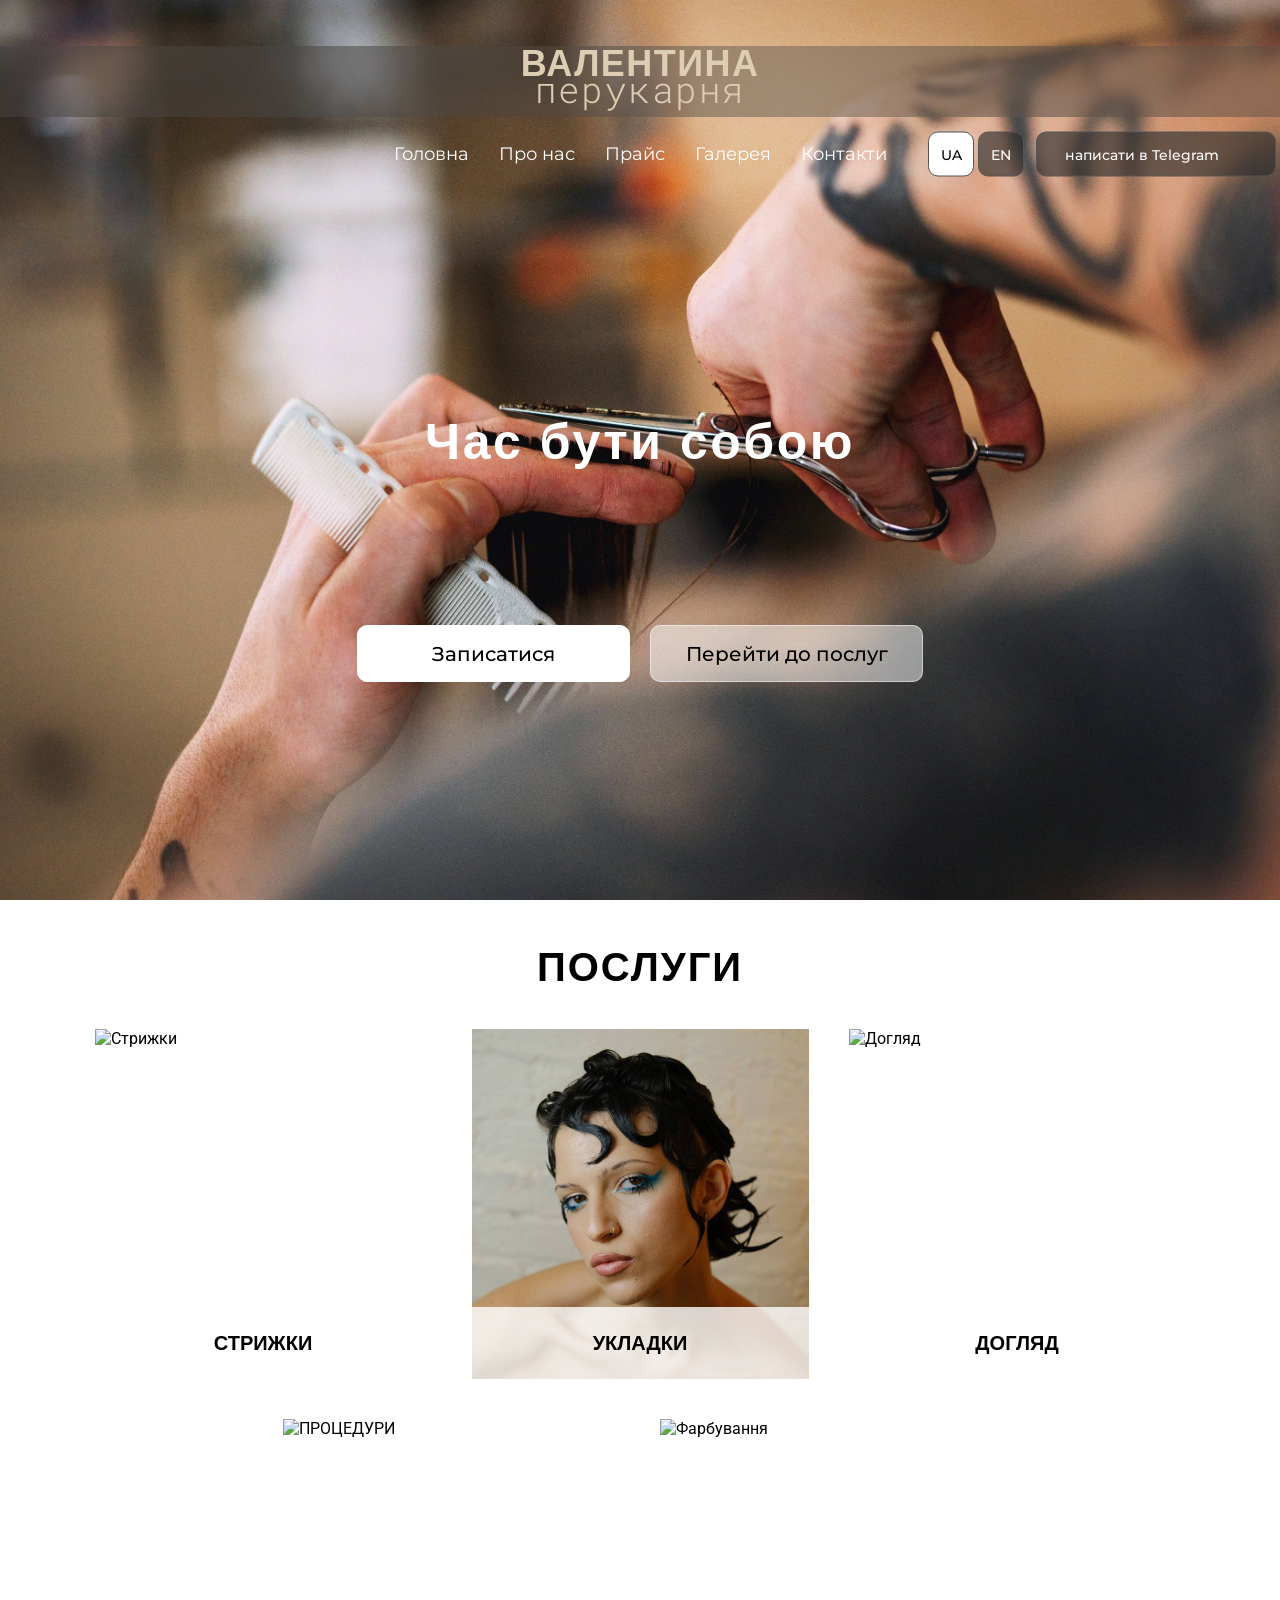
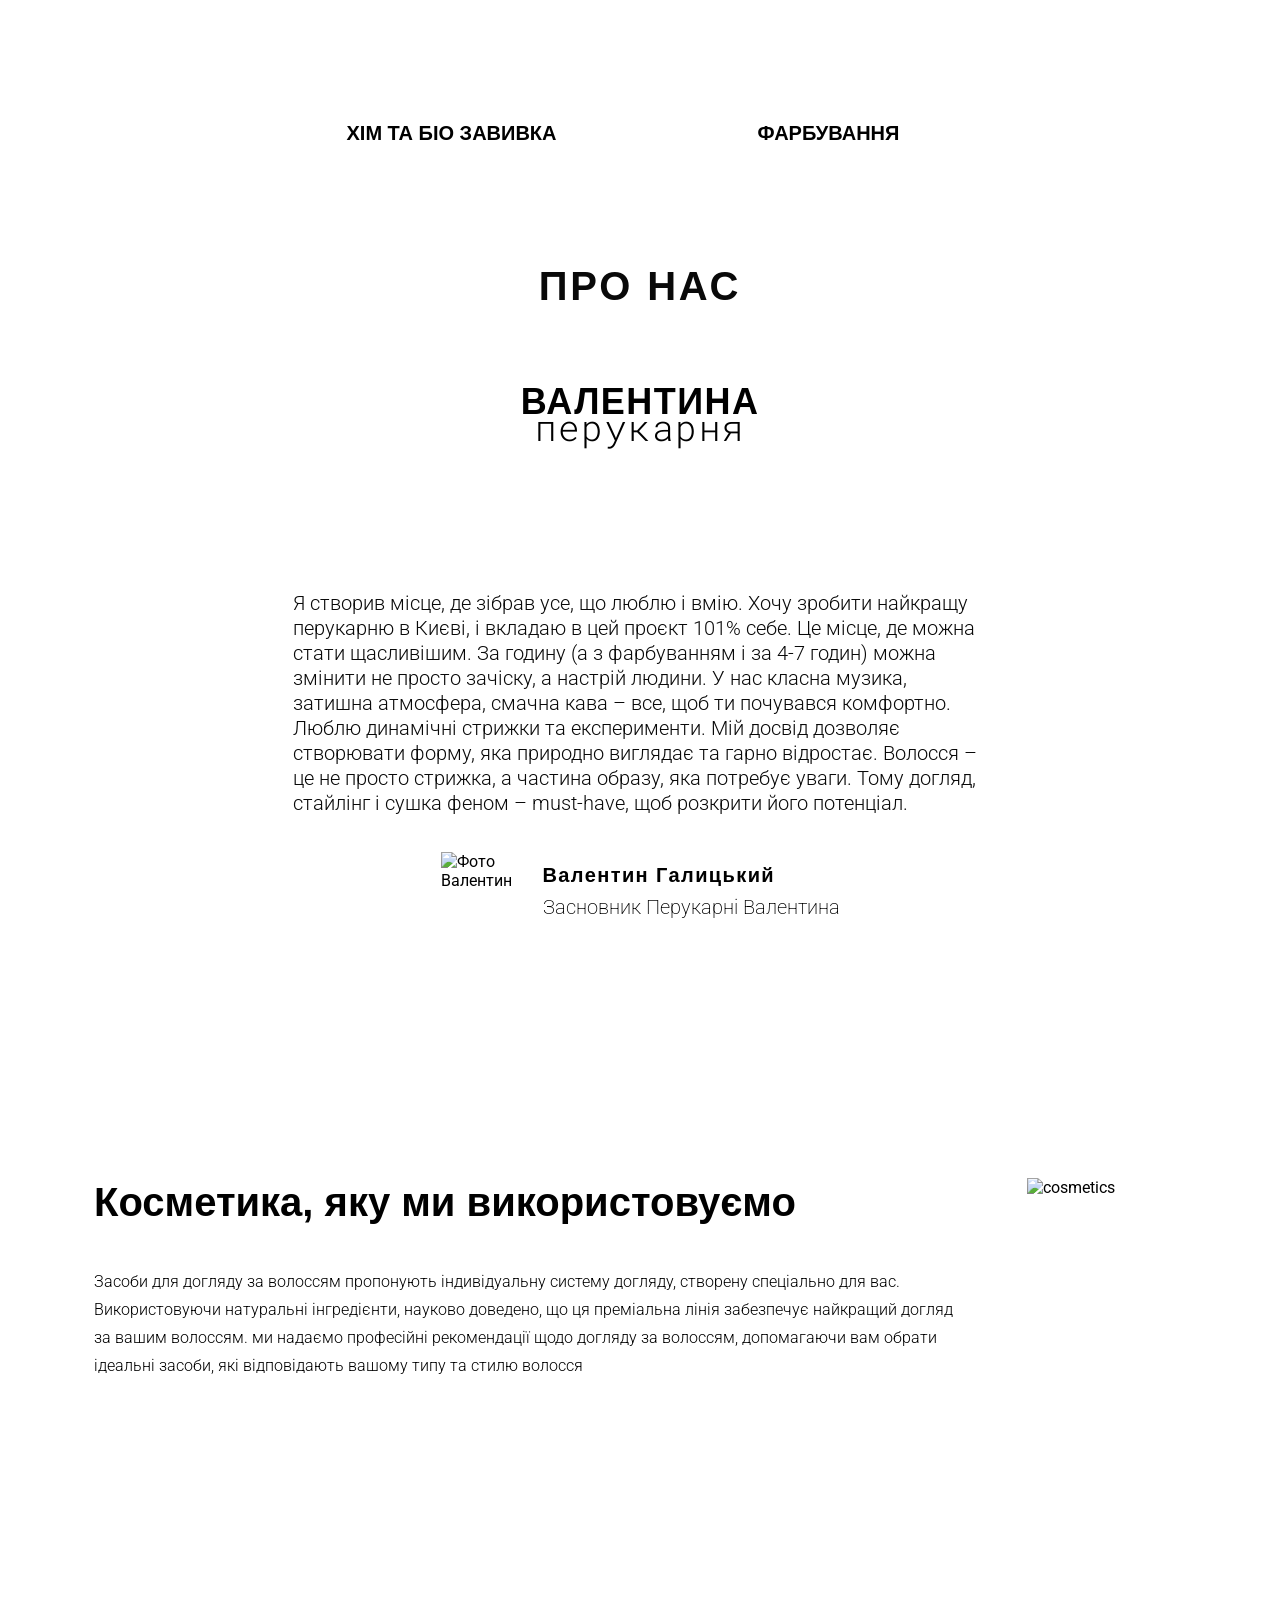
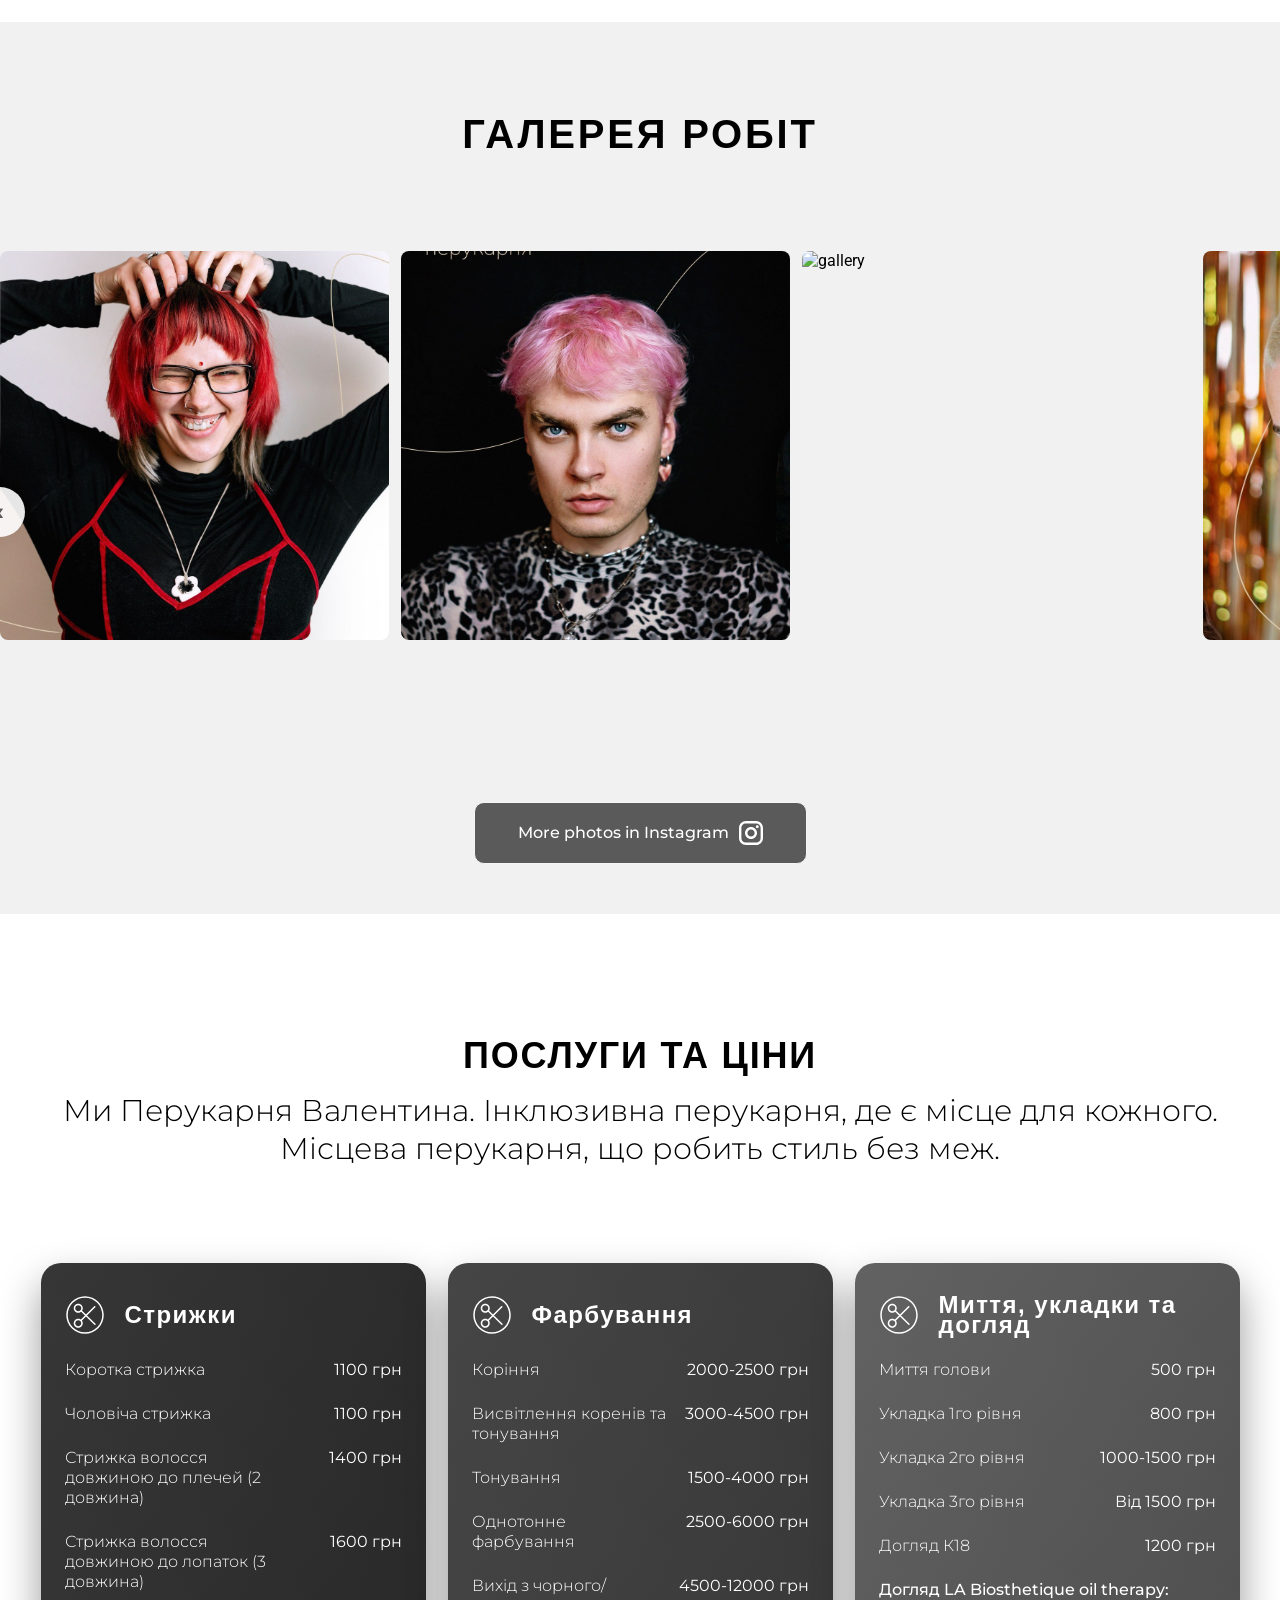
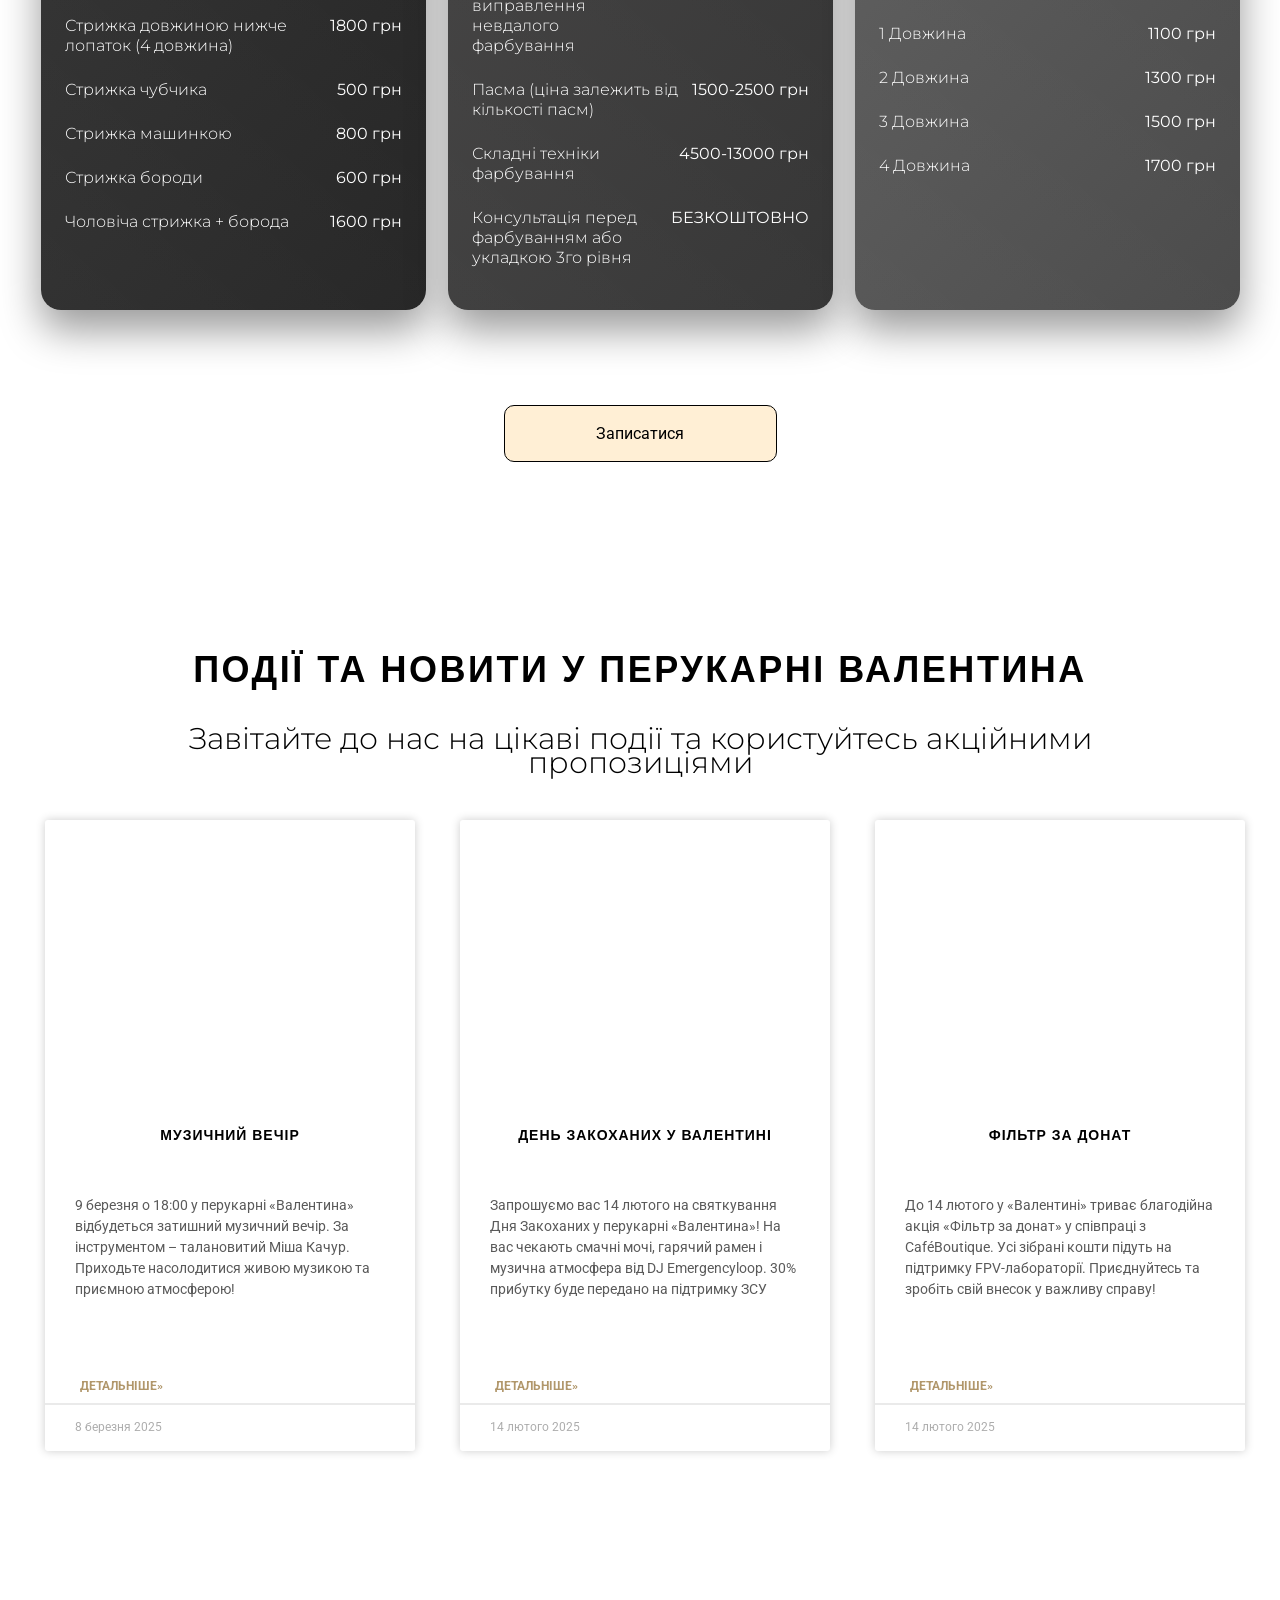
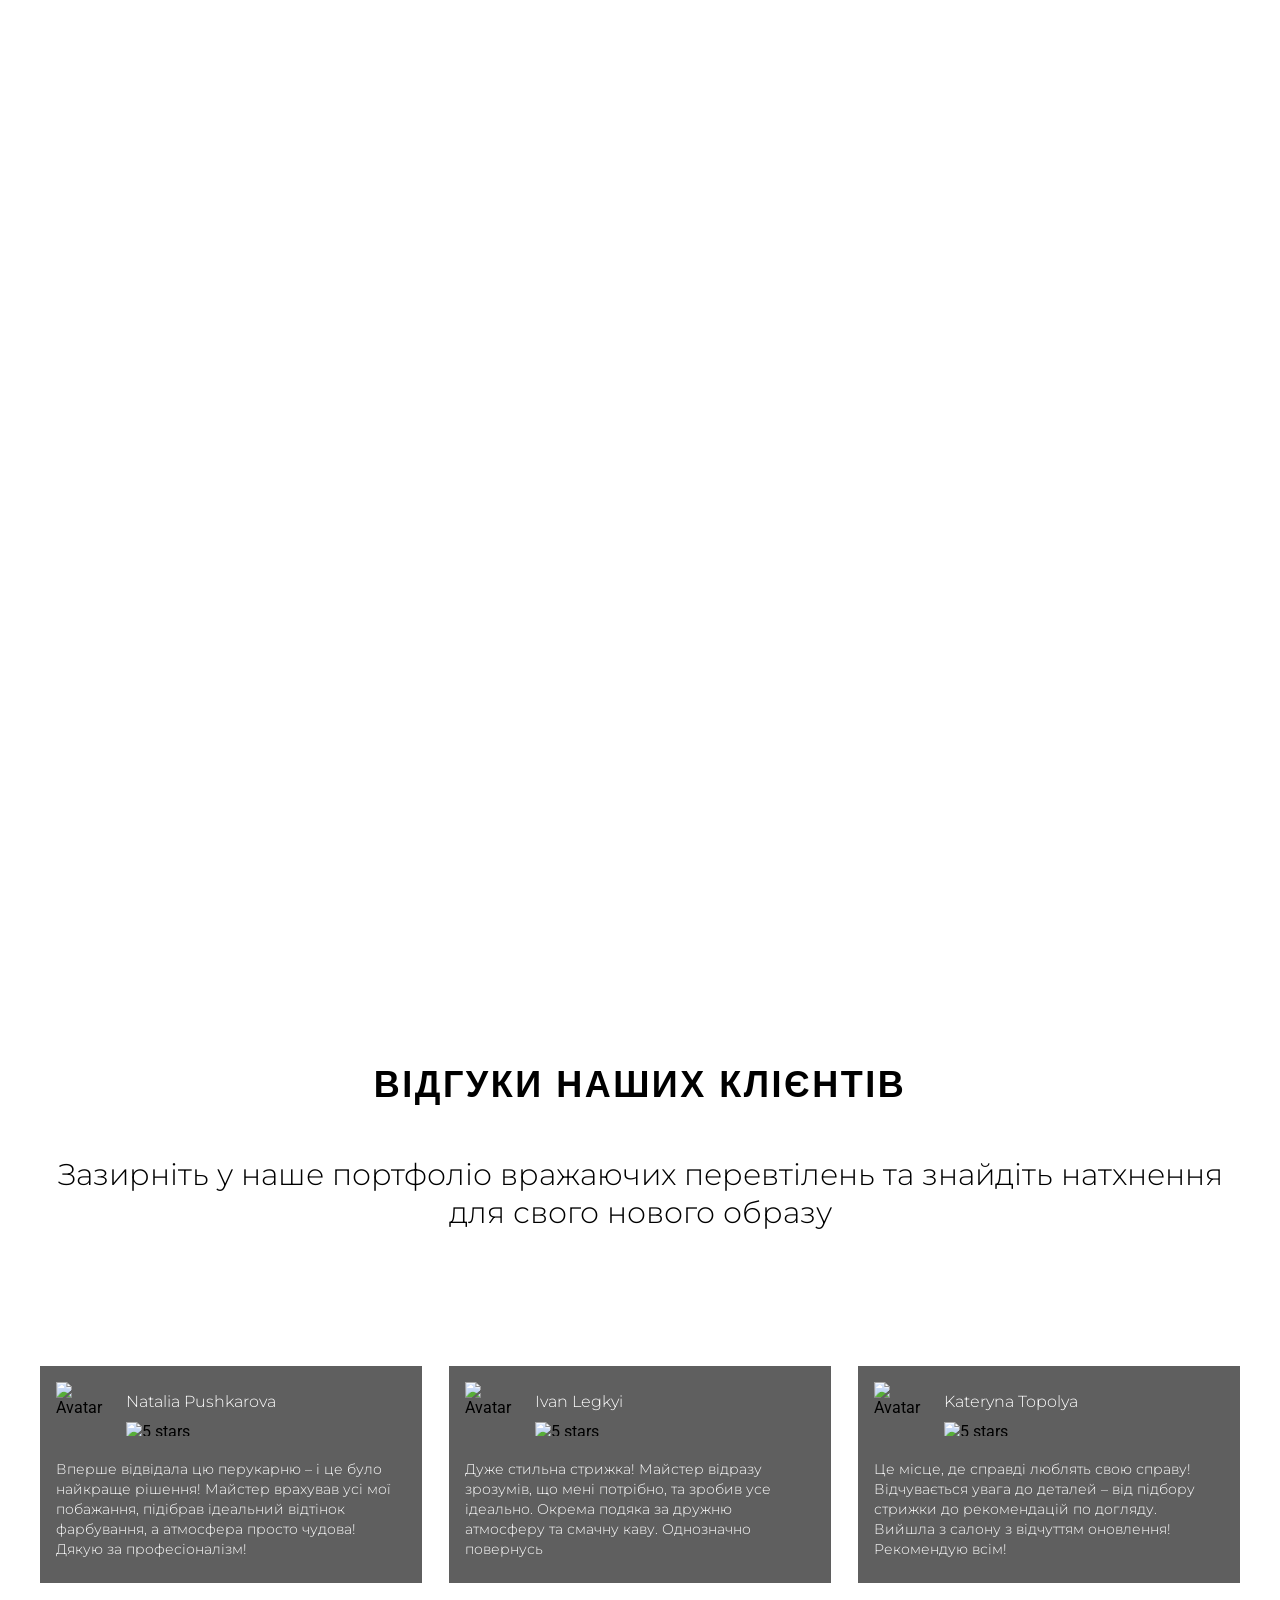
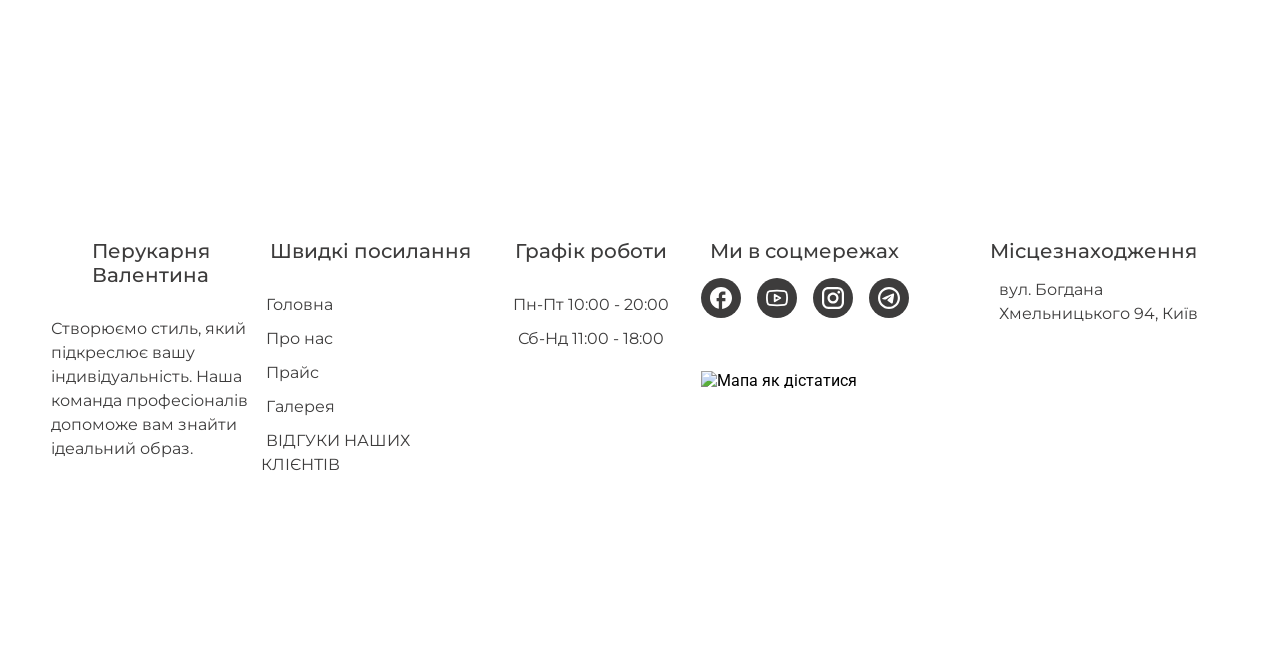
==== commit 0d58de10: "English" ====
--- a/index.html
+++ b/index.html
@@ -31,7 +31,7 @@
       <!-- Хедер -->
       <div class="header">
         <div class="logo-container">
-          <p class="logo">ВАЛЕНТИНА <span class="logo-span">перукарня</span></p>
+          <p class="logo"><span data-translate="logo-main">ВАЛЕНТИНА</span> <span class="logo-span" data-translate="logo-sub">перукарня</span></p>
           <button type="button" class="menu-burger" id="burger-btn">
             <svg class="menu-burger-icon">
               <use href="#menu-burger"></use>
@@ -47,30 +47,30 @@
             </button>
             <div class="mobile-menu-container">
               <p class="logo-mobile">
-                ВАЛЕНТИНА <span class="logo-span">перукарня</span>
+                <span data-translate="logo-main">ВАЛЕНТИНА</span> <span class="logo-span" data-translate="logo-sub">перукарня</span>
               </p>
               <div class="language-switch">
                 <button class="lang-btn active" data-lang="ua">UA</button>
-                <!-- <button class="lang-btn" data-lang="en">EN</button> -->
+                <button class="lang-btn" data-lang="en">EN</button>
               </div>
               <nav class="mobile-nav">
                 <ul class="mobile-nav-list">
-                  <li><a href="#home" class="mobile-nav-link">Головна</a></li>
+                  <li><a href="#home" class="mobile-nav-link" data-translate="nav-home">Головна</a></li>
                   <li>
-                    <a href="#services" class="mobile-nav-link">Послуги</a>
+                    <a href="#services" class="mobile-nav-link" data-translate="nav-services">Послуги</a>
                   </li>
-                  <li><a href="#about" class="mobile-nav-link">Про нас</a></li>
-                  <li><a href="#price" class="mobile-nav-link">Прайс</a></li>
+                  <li><a href="#about" class="mobile-nav-link" data-translate="nav-about">Про нас</a></li>
+                  <li><a href="#price" class="mobile-nav-link" data-translate="nav-price">Прайс</a></li>
                   <li>
-                    <a href="#gallery" class="mobile-nav-link">Галерея</a>
+                    <a href="#gallery" class="mobile-nav-link" data-translate="nav-gallery">Галерея</a>
                   </li>
                   <li>
-                    <a href="#booking" class="mobile-nav-link">Контакти</a>
+                    <a href="#booking" class="mobile-nav-link" data-translate="nav-contacts">Контакти</a>
                   </li>
                 </ul>
               </nav>
 
-              <a href="#booking" class="mobile-book-btn">Записатися</a>
+              <a href="#booking" class="mobile-book-btn" data-translate="hero-book">Записатися</a>
 
               <div class="mobile-contacts">
                 <div class="mobile-contacts-img">
@@ -137,22 +137,22 @@
           <div class="nav-container-inner">
             <nav class="nav">
               <ul class="nav-list">
-                <li><a href="#home" class="nav-link">Головна</a></li>
-                <li><a href="#about" class="nav-link">Про нас</a></li>
-                <li><a href="#price" class="nav-link">Прайс</a></li>
-                <li><a href="#gallery" class="nav-link">Галерея</a></li>
-                <li><a href="#booking" class="nav-link">Контакти</a></li>
+                <li><a href="#home" class="nav-link" data-translate="nav-home">Головна</a></li>
+                <li><a href="#about" class="nav-link" data-translate="nav-about">Про нас</a></li>
+                <li><a href="#price" class="nav-link" data-translate="nav-price">Прайс</a></li>
+                <li><a href="#gallery" class="nav-link" data-translate="nav-gallery">Галерея</a></li>
+                <li><a href="#booking" class="nav-link" data-translate="nav-contacts">Контакти</a></li>
               </ul>
             </nav>
           </div>
 
           <div class="nav-actions">
-            <div class="language-switch">
-              <button class="lang-btn active" data-lang="ua">UA</button>
-              <!-- <button class="lang-btn" data-lang="en">EN</button> -->
-            </div>
+                <div class="language-switch">
+                <button class="lang-btn active" data-lang="ua">UA</button>
+                <button class="lang-btn" data-lang="en">EN</button>
+              </div>
             <button type="button" class="nav-button" href="https://t.me/valentyna_perukarnia">
-              <span>написати в Telegram</span>
+              <span data-translate="telegram-btn">написати в Telegram</span>
               <svg class="icon">
                 <use href="https://t.me/valentyna_perukarnia" target="_blank"></use>
               </svg>
@@ -164,19 +164,19 @@
       <!-- Херо -->
       <section class="hero">
         <div class="hero-content container">
-          <h1 class="hero-title">
+          <h1 class="hero-title" data-translate="hero-title">
             Час бути собою
           </h1>
           <div class="hero-buttons">
-            <a href="https://w.wlaunch.net/i/bf6cc32e-8bcc-11ef-9c30-2dc04baaba8b/b/bf6dd4b3-8bcc-11ef-9c30-2dc04baaba8b/r?fbclid=PAZXh0bgNhZW0CMTEAAadFHCiy5vG_ETSmy5YobeYYk5tcB3JX62x_sZFeJKvZ8pRhK-lD2s9BG4FkJQ_aem_Gz7k_zjCkIeDrJkB793_kw" target="_blank" class="first-button">Записатися</a>
-            <a href="#services" class="second-button"> Перейти до послуг </a>
+            <a href="https://w.wlaunch.net/i/bf6cc32e-8bcc-11ef-9c30-2dc04baaba8b/b/bf6dd4b3-8bcc-11ef-9c30-2dc04baaba8b/r?fbclid=PAZXh0bgNhZW0CMTEAAadFHCiy5vG_ETSmy5YobeYYk5tcB3JX62x_sZFeJKvZ8pRhK-lD2s9BG4FkJQ_aem_Gz7k_zjCkIeDrJkB793_kw" target="_blank" class="first-button" data-translate="hero-book">Записатися</a>
+            <a href="#services" class="second-button" data-translate="hero-services"> Перейти до послуг </a>
           </div>
         </div>
       </section>
     </header>
 
     <section class="services" id="services">
-      <h2 class="services-title">ПОСЛУГИ</h2>
+      <h2 class="services-title" data-translate="services-title">ПОСЛУГИ</h2>
       <ul class="services-lisl">
         <li class="services-item">
           <picture>
@@ -186,7 +186,7 @@
             />
             <img src="./img/cuts.jpg" alt="Стрижки" />
           </picture>
-          <p class="services-text">СТРИЖКИ</p>
+          <p class="services-text" data-translate="services-cuts">СТРИЖКИ</p>
         </li>
 
         <li class="services-item">
@@ -197,7 +197,7 @@
             />
             <img src="./img/ukladka2.JPG" alt="Укладки" />
           </picture>
-          <p class="services-text">УКЛАДКИ</p>
+          <p class="services-text" data-translate="services-styling">УКЛАДКИ</p>
         </li>
 
         <li class="services-item">
@@ -208,7 +208,7 @@
             />
             <img src="./img/doglyad2.JPG" alt="Догляд" />
           </picture>
-          <p class="services-text">ДОГЛЯД</p>
+          <p class="services-text" data-translate="services-care">ДОГЛЯД</p>
         </li>
 
         <li class="services-item">
@@ -219,7 +219,7 @@
             />
             <img src="./img/tas.png" alt="ПРОЦЕДУРИ" />
           </picture>
-          <p class="services-text">ХІМ ТА БІО ЗАВИВКА</p>
+          <p class="services-text" data-translate="services-chemical">ХІМ ТА БІО ЗАВИВКА</p>
         </li>
 
         <li class="services-item">
@@ -230,22 +230,22 @@
             />
             <img src="./img/doglyad.JPG" alt="Фарбування" />
           </picture>
-          <p class="services-text">ФАРБУВАННЯ</p>
+          <p class="services-text" data-translate="services-coloring">ФАРБУВАННЯ</p>
         </li>
       </ul>
 
-      <button type="button" href="https://w.wlaunch.net/i/bf6cc32e-8bcc-11ef-9c30-2dc04baaba8b/b/bf6dd4b3-8bcc-11ef-9c30-2dc04baaba8b/r?fbclid=PAZXh0bgNhZW0CMTEAAadFHCiy5vG_ETSmy5YobeYYk5tcB3JX62x_sZFeJKvZ8pRhK-lD2s9BG4FkJQ_aem_Gz7k_zjCkIeDrJkB793_kw" target="_blank" class="services-btn">Записатися</button>
+      <button type="button" href="https://w.wlaunch.net/i/bf6cc32e-8bcc-11ef-9c30-2dc04baaba8b/b/bf6dd4b3-8bcc-11ef-9c30-2dc04baaba8b/r?fbclid=PAZXh0bgNhZW0CMTEAAadFHCiy5vG_ETSmy5YobeYYk5tcB3JX62x_sZFeJKvZ8pRhK-lD2s9BG4FkJQ_aem_Gz7k_zjCkIeDrJkB793_kw" target="_blank" class="services-btn" data-translate="hero-book">Записатися</button>
     </section>
 
     <section class="about" id="about">
-      <h2 class="about-title">ПРО НАС</h2>
+      <h2 class="about-title" data-translate="about-title">ПРО НАС</h2>
       <div class="about-container">
         <p class="about-logo">
-          ВАЛЕНТИНА <span class="about-logo-span">перукарня</span>
+          <span data-translate="logo-main">ВАЛЕНТИНА</span> <span class="about-logo-span" data-translate="logo-sub">перукарня</span>
         </p>
 
         <div class="about-text-container">
-          <p class="about-text about-text-desktop">
+          <p class="about-text about-text-desktop" data-translate="about-text-desktop">
             Я створив місце, де зібрав усе, що люблю і вмію. Хочу зробити
             найкращу перукарню в Києві, і вкладаю в цей проєкт 101% себе. Це
             місце, де можна стати щасливішим. За годину (а з фарбуванням і за
@@ -257,7 +257,7 @@
             потребує уваги. Тому догляд, стайлінг і сушка феном – must-have, щоб
             розкрити його потенціал.
           </p>
-          <p class="about-text about-text-mobile">
+          <p class="about-text about-text-mobile" data-translate="about-text-mobile">
             Я створив місце, де зібрав усе, що люблю і вмію. Хочу зробити
             найкращу перукарню в Києві, і вкладаю в цей проєкт 101% себе. Це
             місце, де можна стати щасливішим. За годину (а з фарбуванням і за
@@ -274,8 +274,8 @@
               class="author-avatar"
             />
             <div class="about-author-info">
-              <p class="author-name">Валентин Галицький</p>
-              <p class="author-role">Засновник Перукарні Валентина</p>
+              <p class="author-name" data-translate="author-name">Валентин Галицький</p>
+              <p class="author-role" data-translate="author-role">Засновник Перукарні Валентина</p>
             </div>
           </div>
         </div>
@@ -285,8 +285,8 @@
     <section class="cosmetics">
       <div class="cosmetics-container">
         <div class="cosmetics-text">
-          <h2 class="cosmetics-title">Косметика, яку ми використовуємо</h2>
-          <p class="cosmetics-description">
+          <h2 class="cosmetics-title" data-translate="cosmetics-title">Косметика, яку ми використовуємо</h2>
+          <p class="cosmetics-description" data-translate="cosmetics-description">
             Засоби для догляду за волоссям пропонують індивідуальну систему
             догляду, створену спеціально для вас. Використовуючи натуральні
             інгредієнти, науково доведено, що ця преміальна лінія забезпечує
@@ -304,7 +304,7 @@
     </section>
 
     <section class="gallery" id="gallery">
-      <h2 class="gallery-title">ГАЛЕРЕЯ РОБІТ</h2>
+      <h2 class="gallery-title" data-translate="gallery-title">ГАЛЕРЕЯ РОБІТ</h2>
       <div class="gallery-container">
         <!-- Картинки для desktop -->
         <div class="gallery-desktop">
@@ -369,7 +369,7 @@
           class="gallery-link"
           target="_blank"
           rel="noopener noreferrer"
-          >More photos in Instagram
+          ><span data-translate="gallery-more">More photos in Instagram</span>
           <svg class="gallery-icon">
             <use href="#instagram"></use>
           </svg>
@@ -435,8 +435,8 @@
 
     <section class="price" id="price">
       <div class="price-container">
-        <h2 class="price-title">ПОСЛУГИ ТА ЦІНИ</h2>
-        <p class="price-description">
+        <h2 class="price-title" data-translate="price-title">ПОСЛУГИ ТА ЦІНИ</h2>
+        <p class="price-description" data-translate="price-description">
           Ми Перукарня Валентина. Інклюзивна перукарня, де є місце для кожного. Місцева перукарня, що робить стиль без меж.
         </p>
         <div class="price-cards">
@@ -446,50 +446,50 @@
               <svg class="price-icon">
                 <use href="#price-item-icon" class="price-icon-svg"></use>
               </svg>
-              <p class="price-item-title">Стрижки</p>
+              <p class="price-item-title" data-translate="price-cuts">Стрижки</p>
             </div>
             <!-- ////////////////////////////// список послуг /////////////////////////// -->
             <ul class="price-list">
               <li class="price-list-row-1">
-                <span class="service-name">Коротка стрижка</span>
+                <span class="service-name" data-translate="short-cut">Коротка стрижка</span>
                 <span class="service-price">1100 грн</span>
               </li>
               <li class="price-list-row-1">
-                <span class="service-name">Чоловіча стрижка</span>
+                <span class="service-name" data-translate="male-cut">Чоловіча стрижка</span>
                 <span class="service-price">1100 грн</span>
               </li>
               <li class="price-list-row-1">
-                <span class="service-name"
+                <span class="service-name" data-translate="shoulder-cut"
                   >Стрижка волосся довжиною до плечей (2 довжина)</span
                 >
                 <span class="service-price">1400 грн</span>
               </li>
               <li class="price-list-row-1">
-                <span class="service-name"
+                <span class="service-name" data-translate="back-cut"
                   >Стрижка волосся довжиною до лопаток (3 довжина)</span
                 >
                 <span class="service-price">1600 грн</span>
               </li>
               <li class="price-list-row-1">
-                <span class="service-name"
+                <span class="service-name" data-translate="long-cut"
                   >Стрижка довжиною нижче лопаток (4 довжина)</span
                 >
                 <span class="service-price">1800 грн</span>
               </li>
               <li class="price-list-row-1">
-                <span class="service-name">Стрижка чубчика</span>
+                <span class="service-name" data-translate="bangs-cut">Стрижка чубчика</span>
                 <span class="service-price">500 грн</span>
               </li>
               <li class="price-list-row-1">
-                <span class="service-name">Стрижка машинкою</span>
+                <span class="service-name" data-translate="machine-cut">Стрижка машинкою</span>
                 <span class="service-price">800 грн</span>
               </li>
               <li class="price-list-row-1">
-                <span class="service-name">Стрижка бороди</span>
+                <span class="service-name" data-translate="beard-cut">Стрижка бороди</span>
                 <span class="service-price">600 грн</span>
               </li>
               <li class="price-list-row-1">
-                <span class="service-name">Чоловіча стрижка + борода</span>
+                <span class="service-name" data-translate="male-beard">Чоловіча стрижка + борода</span>
                 <span class="service-price">1600 грн</span>
               </li>
             </ul>
@@ -501,50 +501,50 @@
               <svg class="price-icon">
                 <use href="#price-item-icon" class="price-icon-svg"></use>
               </svg>
-              <p class="price-item-title">Фарбування</p>
+              <p class="price-item-title" data-translate="price-coloring">Фарбування</p>
             </div>
             <!-- ////////////////////////////// список послуг /////////////////////////// -->
             <ul class="price-list">
               <li class="price-list-row">
-                <span class="service-name">Коріння</span>
+                <span class="service-name" data-translate="roots">Коріння</span>
                 <span class="service-price">2000-2500 грн</span>
               </li>
               <li class="price-list-row">
-                <span class="service-name"
+                <span class="service-name" data-translate="highlights-roots"
                   >Висвітлення коренів та тонування</span
                 >
                 <span class="service-price">3000-4500 грн</span>
               </li>
               <li class="price-list-row">
-                <span class="service-name">Тонування</span>
+                <span class="service-name" data-translate="toning">Тонування</span>
                 <span class="service-price">1500-4000 грн</span>
               </li>
               <li class="price-list-row">
-                <span class="service-name">Однотонне фарбування</span>
+                <span class="service-name" data-translate="single-color">Однотонне фарбування</span>
                 <span class="service-price">2500-6000 грн</span>
               </li>
               <li class="price-list-row">
-                <span class="service-name"
+                <span class="service-name" data-translate="black-exit"
                   >Вихід з чорного/виправлення невдалого фарбування</span
                 >
                 <span class="service-price">4500-12000 грн</span>
               </li>
               <li class="price-list-row">
-                <span class="service-name"
+                <span class="service-name" data-translate="highlights"
                   >Пасма (ціна залежить від кількості пасм)</span
                 >
                 <span class="service-price">1500-2500 грн</span>
               </li>
               <li class="price-list-row">
-                <span class="service-name">Складні техніки фарбування</span>
+                <span class="service-name" data-translate="complex-techniques">Складні техніки фарбування</span>
                 <span class="service-price">4500-13000 грн</span>
               </li>
 
               <li class="price-list-row">
-                <span class="service-name"
+                <span class="service-name" data-translate="consultation"
                   >Консультація перед фарбуванням або укладкою 3го рівня</span
                 >
-                <span class="service-price">БЕЗКОШТОВНО</span>
+                <span class="service-price" data-translate="free">БЕЗКОШТОВНО</span>
               </li>
             </ul>
           </div>
@@ -555,64 +555,64 @@
               <svg class="price-icon">
                 <use href="#price-item-icon" class="price-icon-svg"></use>
               </svg>
-              <p class="price-item-title">Миття, укладки та догляд</p>
+              <p class="price-item-title" data-translate="price-care">Миття, укладки та догляд</p>
             </div>
             <!-- ////////////////////////////// список послуг /////////////////////////// -->
             <ul class="price-list">
               <li class="price-list-row">
-                <span class="service-name">Миття голови</span>
+                <span class="service-name" data-translate="hair-wash">Миття голови</span>
                 <span class="service-price">500 грн</span>
               </li>
               <li class="price-list-row">
-                <span class="service-name">Укладка 1го рівня</span>
+                <span class="service-name" data-translate="styling-1">Укладка 1го рівня</span>
                 <span class="service-price">800 грн</span>
               </li>
               <li class="price-list-row">
-                <span class="service-name">Укладка 2го рівня</span>
+                <span class="service-name" data-translate="styling-2">Укладка 2го рівня</span>
                 <span class="service-price">1000-1500 грн</span>
               </li>
               <li class="price-list-row">
-                <span class="service-name">Укладка 3го рівня</span>
-                <span class="service-price">Від 1500 грн</span>
-              </li>
-              <li class="price-list-row">
-                <span class="service-name">Догляд К18</span>
+                <span class="service-name" data-translate="styling-3">Укладка 3го рівня</span>
+                <span class="service-price"><span data-translate="from-price">Від</span> 1500 грн</span>
+              </li>
+              <li class="price-list-row">
+                <span class="service-name" data-translate="care-k18">Догляд К18</span>
                 <span class="service-price">1200 грн</span>
               </li>
 
               <li class="price-list-row">
-                <p class="service-name-group">
+                <p class="service-name-group" data-translate="care-oil-therapy">
                   Догляд LA Biosthetique oil therapy:
                 </p>
               </li>
 
               <li class="price-list-row">
-                <span class="service-name">1 Довжина</span>
+                <span class="service-name" data-translate="length-1">1 Довжина</span>
                 <span class="service-price">1100 грн</span>
               </li>
               <li class="price-list-row">
-                <span class="service-name">2 Довжина</span>
+                <span class="service-name" data-translate="length-2">2 Довжина</span>
                 <span class="service-price">1300 грн</span>
               </li>
               <li class="price-list-row">
-                <span class="service-name">3 Довжина</span>
+                <span class="service-name" data-translate="length-3">3 Довжина</span>
                 <span class="service-price">1500 грн</span>
               </li>
               <li class="price-list-row">
-                <span class="service-name">4 Довжина</span>
+                <span class="service-name" data-translate="length-4">4 Довжина</span>
                 <span class="service-price">1700 грн</span>
               </li>
             </ul>
           </div>
         </div>
-        <a href="https://w.wlaunch.net/i/bf6cc32e-8bcc-11ef-9c30-2dc04baaba8b/b/bf6dd4b3-8bcc-11ef-9c30-2dc04baaba8b/r?fbclid=PAZXh0bgNhZW0CMTEAAadFHCiy5vG_ETSmy5YobeYYk5tcB3JX62x_sZFeJKvZ8pRhK-lD2s9BG4FkJQ_aem_Gz7k_zjCkIeDrJkB793_kw" target="_blank" class="price-button">Записатися</a>
+        <a href="https://w.wlaunch.net/i/bf6cc32e-8bcc-11ef-9c30-2dc04baaba8b/b/bf6dd4b3-8bcc-11ef-9c30-2dc04baaba8b/r?fbclid=PAZXh0bgNhZW0CMTEAAadFHCiy5vG_ETSmy5YobeYYk5tcB3JX62x_sZFeJKvZ8pRhK-lD2s9BG4FkJQ_aem_Gz7k_zjCkIeDrJkB793_kw" target="_blank" class="price-button" data-translate="hero-book">Записатися</a>
       </div>
     </section>
 
     <section class="news">
       <div class="news-container">
-        <h2 class="news-title">ПОДІЇ ТА НОВИТИ У ПЕРУКАРНІ ВАЛЕНТИНА</h2>
-        <p class="news-subtitle">
+        <h2 class="news-title" data-translate="news-title">ПОДІЇ ТА НОВИТИ У ПЕРУКАРНІ ВАЛЕНТИНА</h2>
+        <p class="news-subtitle" data-translate="news-subtitle">
           Завітайте до нас на цікаві події та користуйтесь акційними
           пропозиціями
         </p>
@@ -621,43 +621,43 @@
           <div class="news-card">
             <div class="news-img-1"></div>
 
-            <h2 class="news-card-title">МУЗИЧНИЙ ВЕЧІР</h2>
-            <p class="news-card-description">
+            <h2 class="news-card-title" data-translate="news-music">МУЗИЧНИЙ ВЕЧІР</h2>
+            <p class="news-card-description" data-translate="news-music-desc">
               9 березня о 18:00 у перукарні «Валентина» відбудеться затишний
               музичний вечір. За інструментом – талановитий Міша Качур.
               Приходьте насолодитися живою музикою та приємною атмосферою!
             </p>
-            <button type="button" class="news-button">Детальніше»</button>
+            <button type="button" class="news-button" data-translate="news-details">Детальніше»</button>
             <div class="card-line"></div>
-            <p class="date">8 березня 2025</p>
+            <p class="date" data-translate="news-date-1">8 березня 2025</p>
           </div>
 
           <div class="news-card">
             <div class="news-img-2"></div>
-            <h2 class="news-card-title">ДЕНЬ ЗАКОХАНИХ У ВАЛЕНТИНІ</h2>
-            <p class="news-card-description">
+            <h2 class="news-card-title" data-translate="news-valentine">ДЕНЬ ЗАКОХАНИХ У ВАЛЕНТИНІ</h2>
+            <p class="news-card-description" data-translate="news-valentine-desc">
               Запрошуємо вас 14 лютого на святкування Дня Закоханих у перукарні
               «Валентина»! На вас чекають смачні мочі, гарячий рамен і музична
               атмосфера від DJ Emergencyloop. 30% прибутку буде передано на
               підтримку ЗСУ
             </p>
-            <button type="button" class="news-button">Детальніше»</button>
+            <button type="button" class="news-button" data-translate="news-details">Детальніше»</button>
             <div class="card-line"></div>
-            <p class="date">14 лютого 2025</p>
+            <p class="date" data-translate="news-date-2">14 лютого 2025</p>
           </div>
 
           <div class="news-card">
             <div class="news-img-3"></div>
-            <h2 class="news-card-title">ФІЛЬТР ЗА ДОНАТ</h2>
-            <p class="news-card-description">
+            <h2 class="news-card-title" data-translate="news-filter">ФІЛЬТР ЗА ДОНАТ</h2>
+            <p class="news-card-description" data-translate="news-filter-desc">
               До 14 лютого у «Валентині» триває благодійна акція «Фільтр за
               донат» у співпраці з CaféBoutique. Усі зібрані кошти підуть на
               підтримку FPV-лабораторії. Приєднуйтесь та зробіть свій внесок у
               важливу справу!
             </p>
-            <button type="button" class="news-button">Детальніше»</button>
+            <button type="button" class="news-button" data-translate="news-details">Детальніше»</button>
             <div class="card-line"></div>
-            <p class="date">14 лютого 2025</p>
+            <p class="date" data-translate="news-date-2">14 лютого 2025</p>
           </div>
         </div>
 
@@ -675,12 +675,12 @@
 
     <section class="reviews">
       <div class="reviews-container">
-        <h2 class="reviews-title">ВІДГУКИ НАШИХ КЛІЄНТІВ</h2>
-        <p class="reviews-subtitle">
+        <h2 class="reviews-title" data-translate="reviews-title">ВІДГУКИ НАШИХ КЛІЄНТІВ</h2>
+        <p class="reviews-subtitle" data-translate="reviews-subtitle">
           Зазирніть у наше портфоліо вражаючих перевтілень та знайдіть натхнення
           для свого нового образу
         </p>
-        <p class="reviews-subtitle-tablet">
+        <p class="reviews-subtitle-tablet" data-translate="reviews-subtitle-tablet">
           Наші клієнти – наш головний пріоритет! Довіра, якість та стиль – те,
           що ми створюємо разом. Ознайомтесь із враженнями наших гостей і
           приєднуйтесь до спільноти задоволених клієнтів
@@ -696,7 +696,7 @@
                 <img src="./img/stars.png" alt="5 stars" class="review-stars" />
               </div>
             </div>
-            <p class="review-text">
+            <p class="review-text" data-translate="review-1">
               Вперше відвідала цю перукарню – і це було найкраще рішення!
               Майстер врахував усі мої побажання, підібрав ідеальний відтінок
               фарбування, а атмосфера просто чудова! Дякую за професіоналізм!
@@ -712,7 +712,7 @@
                 <img src="./img/stars.png" alt="5 stars" class="review-stars" />
               </div>
             </div>
-            <p class="review-text">
+            <p class="review-text" data-translate="review-2">
               Дуже стильна стрижка! Майстер відразу зрозумів, що мені потрібно,
               та зробив усе ідеально. Окрема подяка за дружню атмосферу та
               смачну каву. Однозначно повернусь
@@ -727,7 +727,7 @@
                 <img src="./img/stars.png" alt="5 stars" class="review-stars" />
               </div>
             </div>
-            <p class="review-text">
+            <p class="review-text" data-translate="review-3">
               Це місце, де справді люблять свою справу! Відчувається увага до
               деталей – від підбору стрижки до рекомендацій по догляду. Вийшла з
               салону з відчуттям оновлення! Рекомендую всім!
@@ -854,33 +854,33 @@
       <div class="footer-container">
         <div class="footer-bottom">
           <div class="footer-column">
-            <h2 class="footer-title">Перукарня Валентина</h2>
-            <p class="footer-text left">
+            <h2 class="footer-title" data-translate="footer-title">Перукарня Валентина</h2>
+            <p class="footer-text left" data-translate="footer-text">
               Створюємо стиль, який підкреслює вашу індивідуальність. Наша
               команда професіоналів допоможе вам знайти ідеальний образ.
             </p>
           </div>
           <div class="footer-column">
-            <h2 class="footer-title">Швидкі посилання</h2>
+            <h2 class="footer-title" data-translate="footer-links-title">Швидкі посилання</h2>
             <ul class="footer-links">
-              <li><a href="#" class="footer-link">Головна</a></li>
-              <li><a href="#" class="footer-link">Про нас</a></li>
-              <li><a href="#" class="footer-link">Прайс</a></li>
-              <li><a href="#" class="footer-link">Галерея</a></li>
-              <li><a href="#" class="footer-link">Відгуки</a></li>
+              <li><a href="#" class="footer-link" data-translate="nav-home">Головна</a></li>
+              <li><a href="#" class="footer-link" data-translate="nav-about">Про нас</a></li>
+              <li><a href="#" class="footer-link" data-translate="nav-price">Прайс</a></li>
+              <li><a href="#" class="footer-link" data-translate="nav-gallery">Галерея</a></li>
+              <li><a href="#" class="footer-link" data-translate="reviews-title">Відгуки</a></li>
             </ul>
           </div>
           <div class="footer-column">
-            <h2 class="footer-title">Графік роботи</h2>
-            <p class="footer-text">Пн-Пт 10:00 - 20:00</p>
-            <p class="footer-text">Сб-Нд 11:00 - 18:00</p>
+            <h2 class="footer-title" data-translate="footer-schedule-title">Графік роботи</h2>
+            <p class="footer-text" data-translate="footer-schedule-weekdays">Пн-Пт 10:00 - 20:00</p>
+            <p class="footer-text" data-translate="footer-schedule-weekend">Сб-Нд 11:00 - 18:00</p>
           </div>
         </div>
 
         <div class="footer-top-container">
           <div class="footer-top-container-info">
             <div class="footer-column">
-              <h2 class="footer-link-title">Ми в соцмережах</h2>
+              <h2 class="footer-link-title" data-translate="footer-social-title">Ми в соцмережах</h2>
               <div class="footer-link-container">
                 <div class="footer-link-img-container">
                   <a
@@ -929,8 +929,8 @@
               </div>
             </div>
             <div class="footer-column">
-              <h2 class="footer-link-title">Місцезнаходження</h2>
-              <p class="footer-text left">
+              <h2 class="footer-link-title" data-translate="footer-location-title">Місцезнаходження</h2>
+              <p class="footer-text left" data-translate="footer-address">
                 вул. Богдана Хмельницького 94, Київ
               </p>
             </div>
--- a/css/media.css
+++ b/css/media.css
@@ -513,6 +513,7 @@
     color: #fff;
     text-align: center;
     margin-bottom: 30px;
+    margin-top: -30px;
   }
 
   .hero-buttons {
@@ -723,6 +724,13 @@
     flex-shrink: 0;
     scroll-snap-align: start;
     border-radius: 8px;
+    cursor: pointer;
+    transition: transform 0.3s ease, box-shadow 0.3s ease;
+  }
+
+  .gallery-mobile-image:hover {
+    transform: scale(1.02);
+    box-shadow: 0 8px 25px rgba(0, 0, 0, 0.15);
   }
 
   /* //////////////////// прайс лист ////////////////////// */
@@ -759,29 +767,71 @@
 
   .price-item-1 {
     width: 350px;
-    height: auto;
-    min-height: 633px;
-    background: #f8f8f8;
-    border-radius: 12px;
-    padding: 20px;
+    height: 647px;
+    background: linear-gradient(135deg, #2c2c2c 0%, #1a1a1a 100%);
+    border-radius: 20px;
+    padding: 32px 24px;
+    box-shadow: 0 20px 40px rgba(0, 0, 0, 0.4);
+    position: relative;
+    overflow: hidden;
+    transition: transform 0.3s ease, box-shadow 0.3s ease;
+  }
+
+  .price-item-1::before {
+    content: '';
+    position: absolute;
+    top: 0;
+    left: 0;
+    right: 0;
+    bottom: 0;
+    background: linear-gradient(45deg, rgba(255,255,255,0.08) 0%, rgba(255,255,255,0.03) 100%);
+    pointer-events: none;
   }
 
   .price-item-2 {
     width: 350px;
-    height: auto;
-    min-height: 633px;
-    background: #f8f8f8;
-    border-radius: 12px;
-    padding: 20px;
+    height: 647px;
+    background: linear-gradient(135deg, #3d3c3c 0%, #2a2a2a 100%);
+    border-radius: 20px;
+    padding: 32px 24px;
+    box-shadow: 0 20px 40px rgba(0, 0, 0, 0.4);
+    position: relative;
+    overflow: hidden;
+    transition: transform 0.3s ease, box-shadow 0.3s ease;
+  }
+
+  .price-item-2::before {
+    content: '';
+    position: absolute;
+    top: 0;
+    left: 0;
+    right: 0;
+    bottom: 0;
+    background: linear-gradient(45deg, rgba(255,255,255,0.08) 0%, rgba(255,255,255,0.03) 100%);
+    pointer-events: none;
   }
 
   .price-item-3 {
     width: 350px;
-    height: auto;
-    min-height: 633px;
-    background: #f8f8f8;
-    border-radius: 12px;
-    padding: 20px;
+    height: 647px;
+    background: linear-gradient(135deg, #5a5a5a 0%, #404040 100%);
+    border-radius: 20px;
+    padding: 32px 24px;
+    box-shadow: 0 20px 40px rgba(0, 0, 0, 0.4);
+    position: relative;
+    overflow: hidden;
+    transition: transform 0.3s ease, box-shadow 0.3s ease;
+  }
+
+  .price-item-3::before {
+    content: '';
+    position: absolute;
+    top: 0;
+    left: 0;
+    right: 0;
+    bottom: 0;
+    background: linear-gradient(45deg, rgba(255,255,255,0.08) 0%, rgba(255,255,255,0.03) 100%);
+    pointer-events: none;
   }
 
   .price-list {
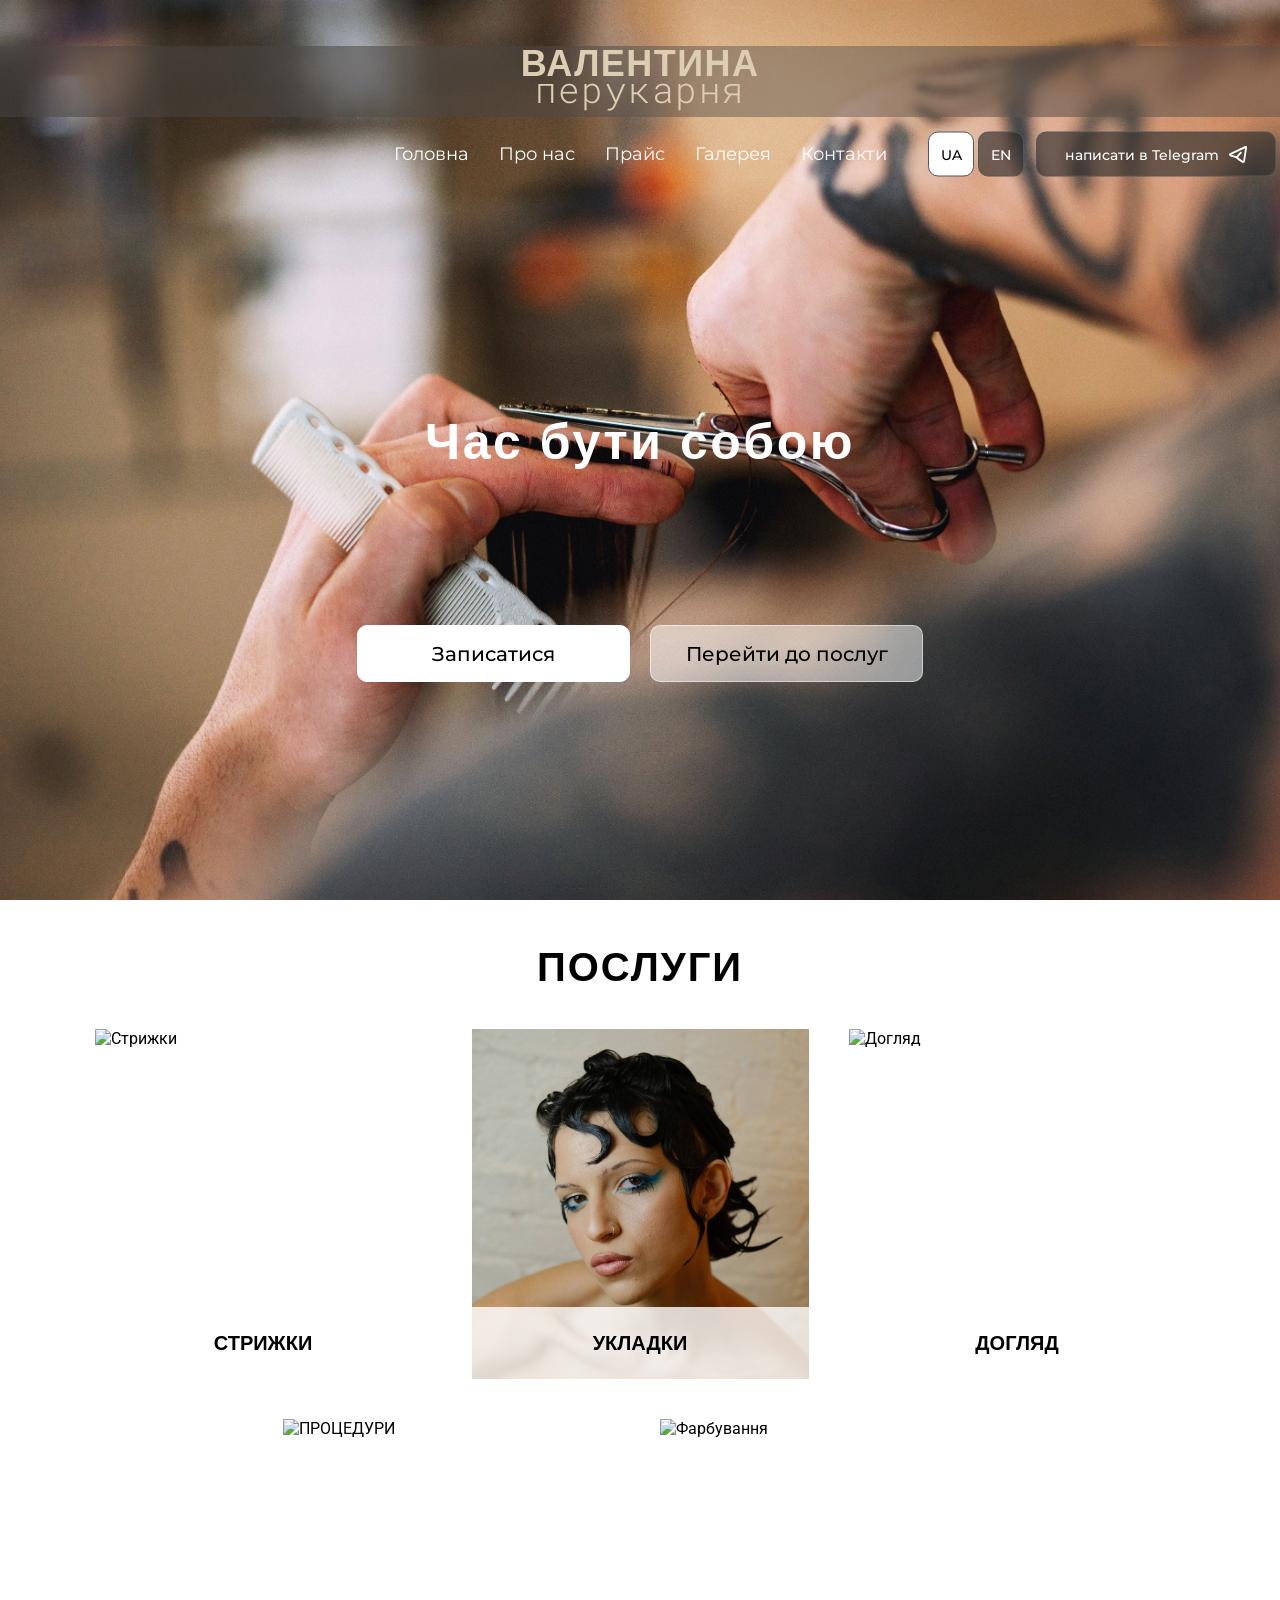
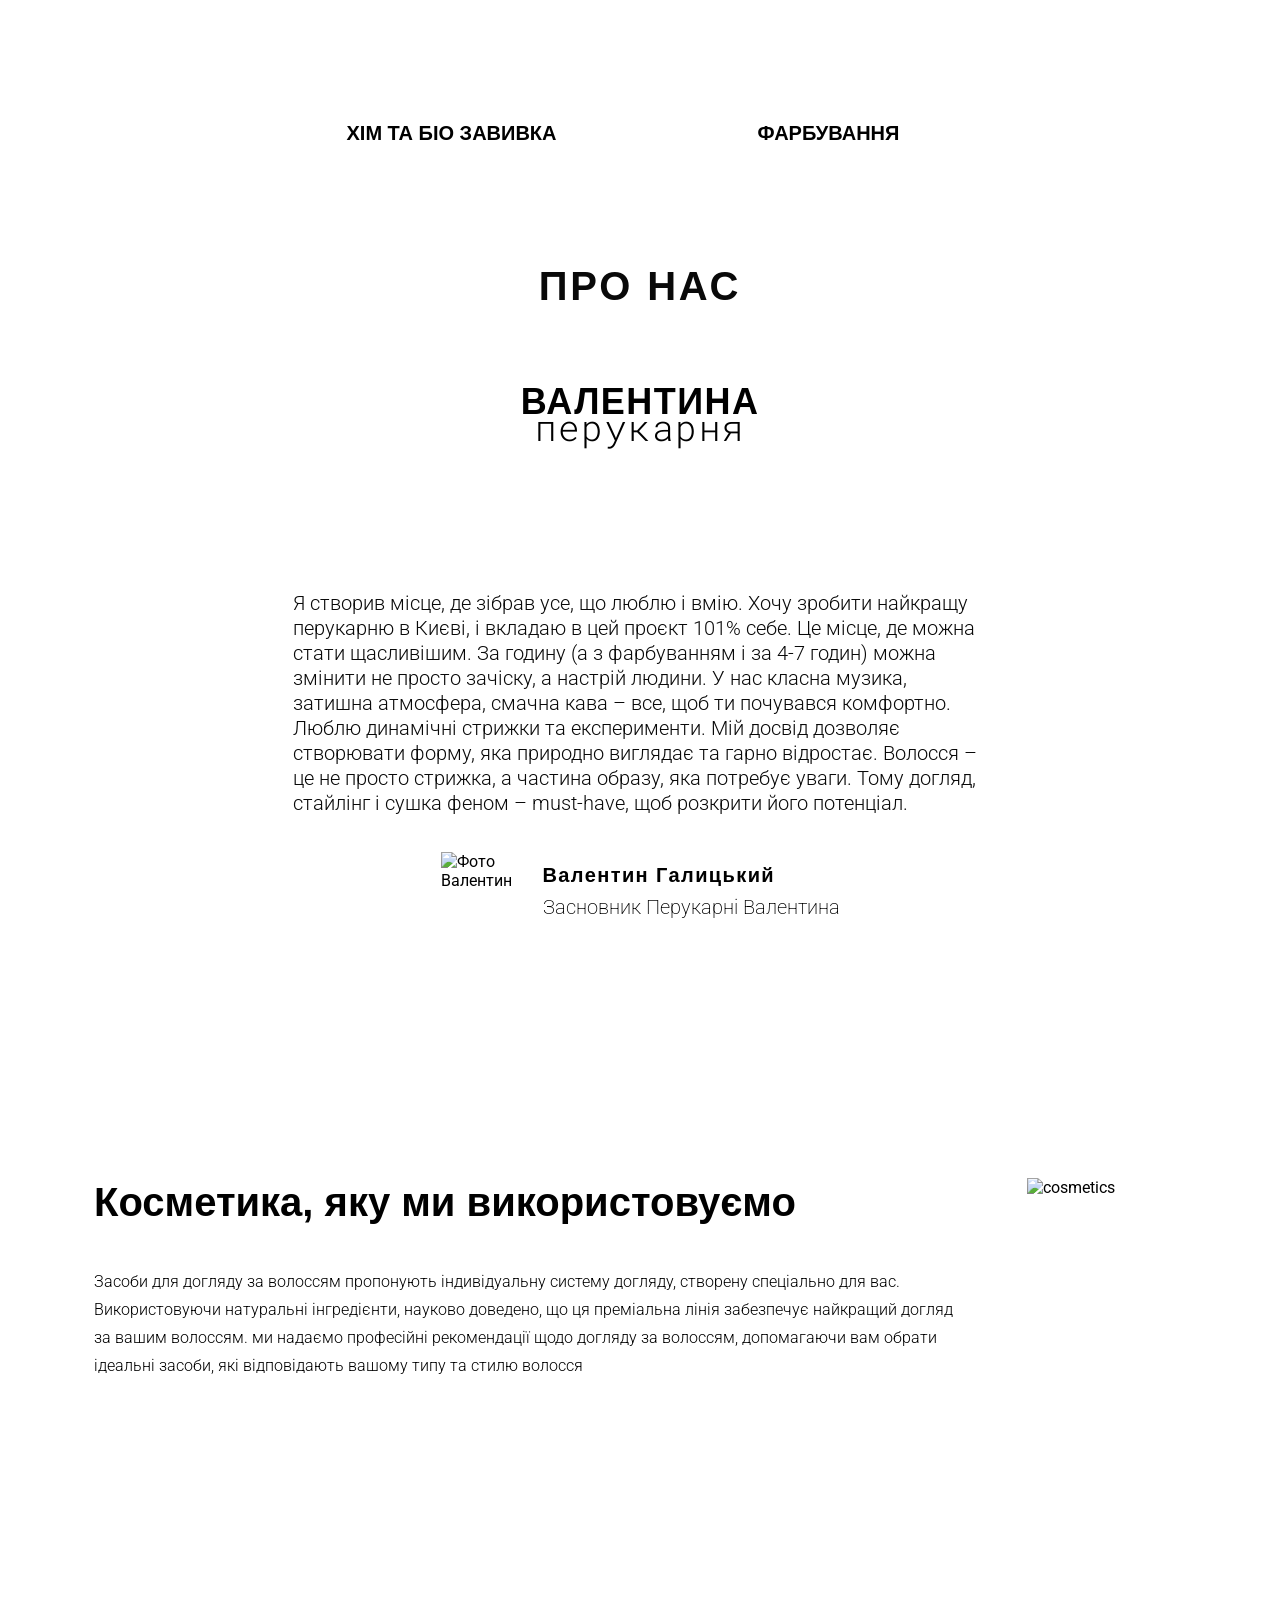
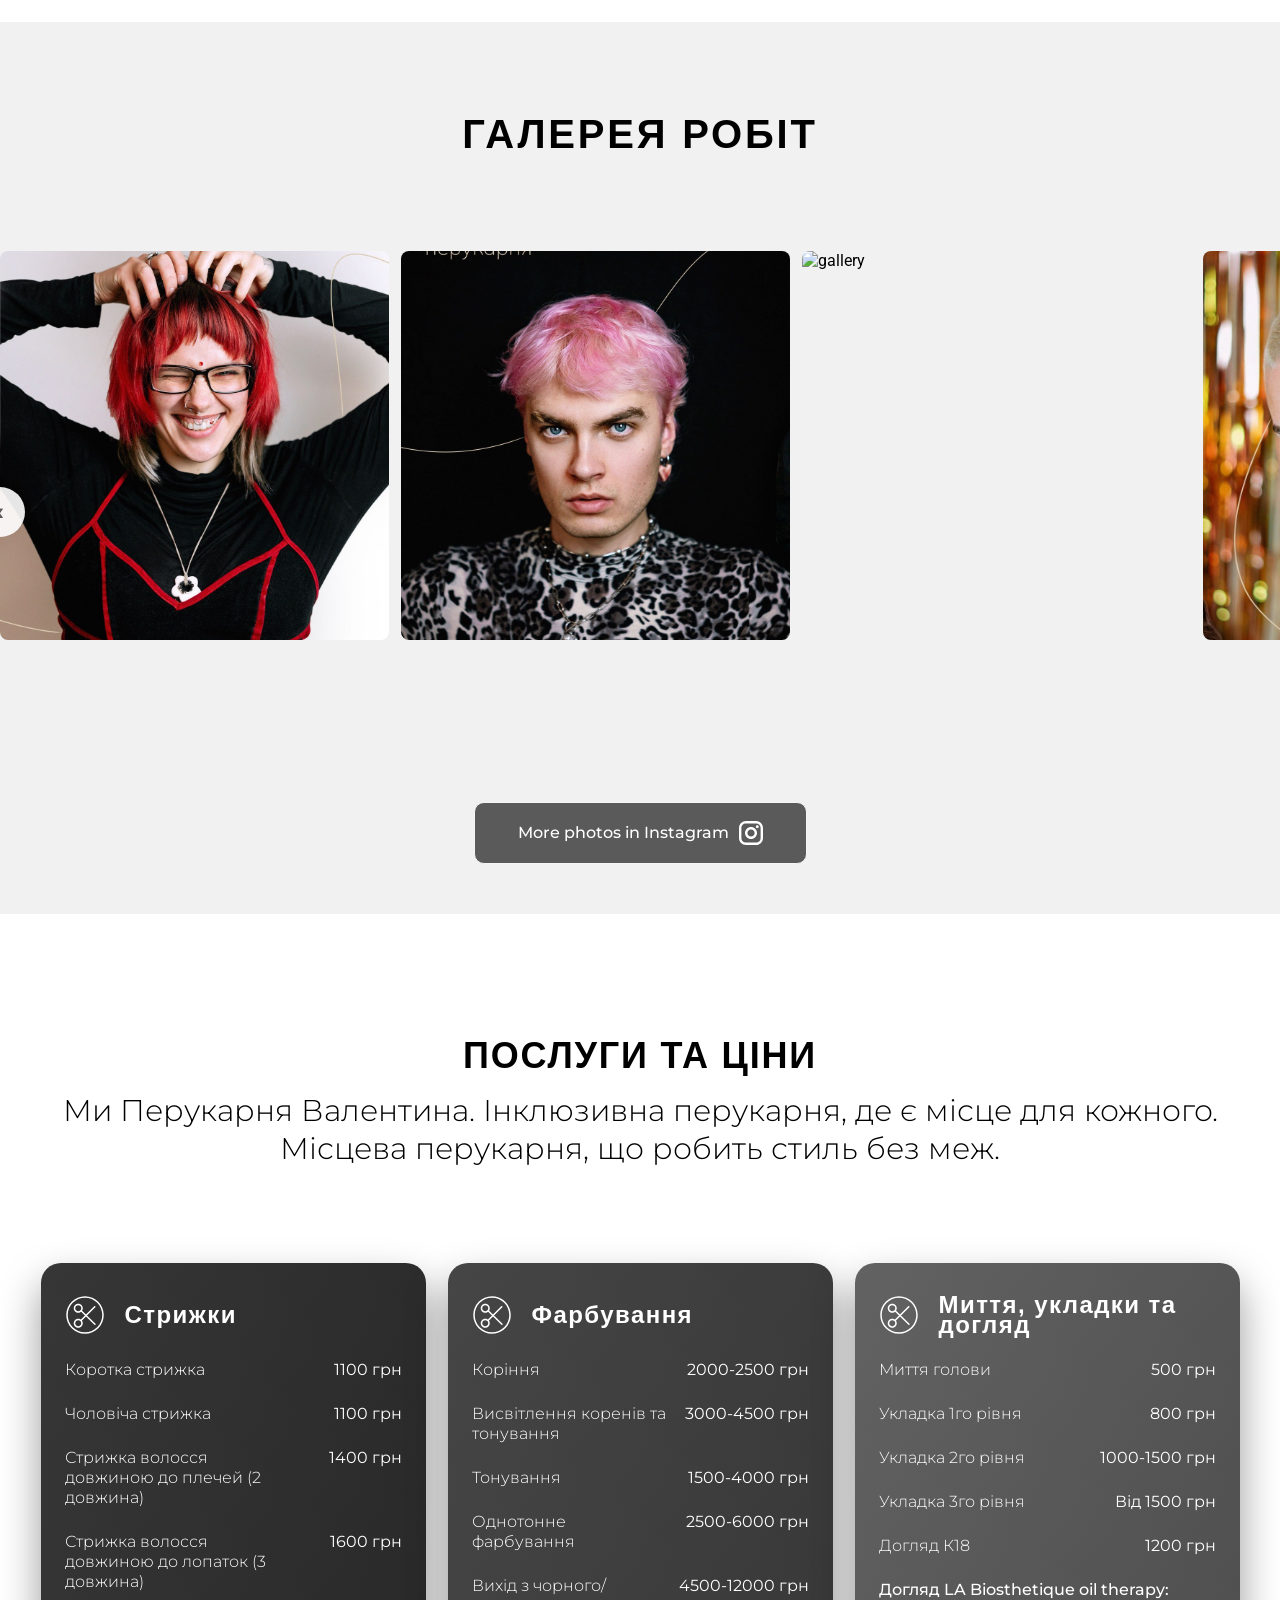
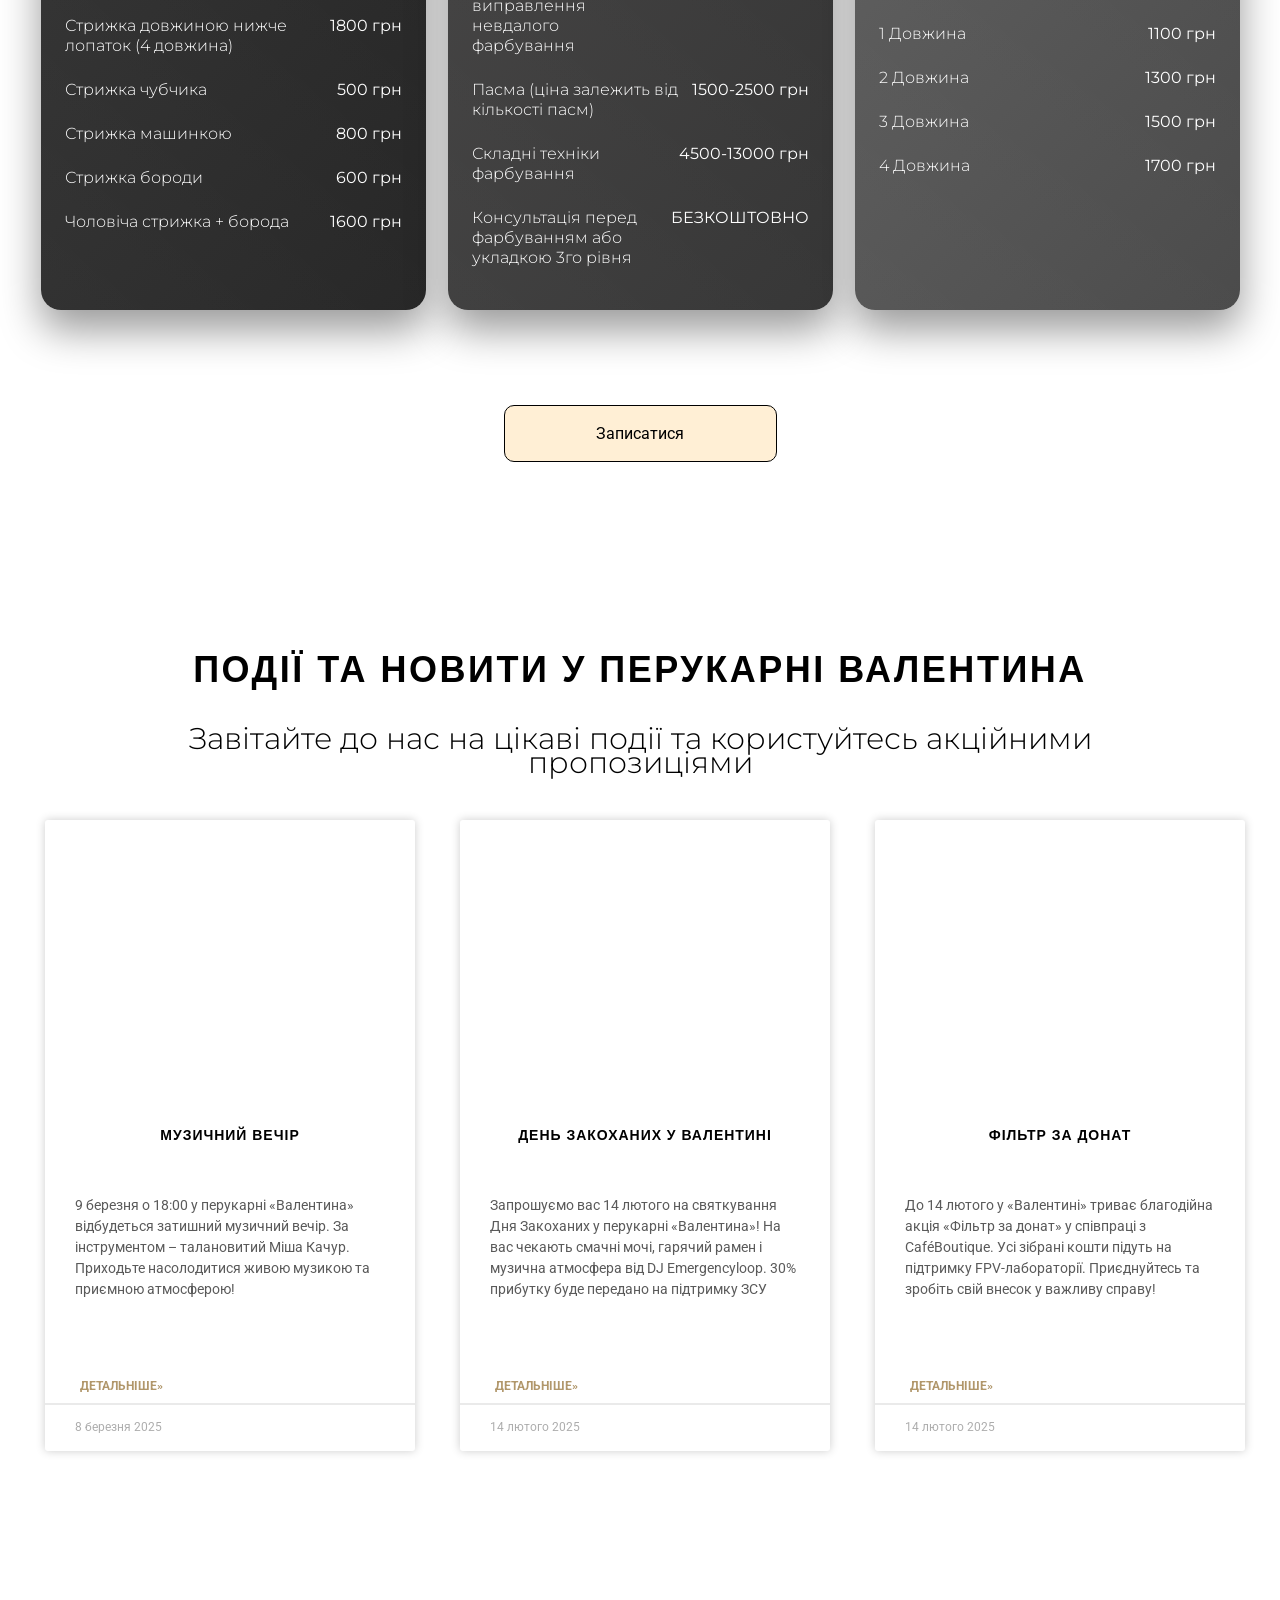
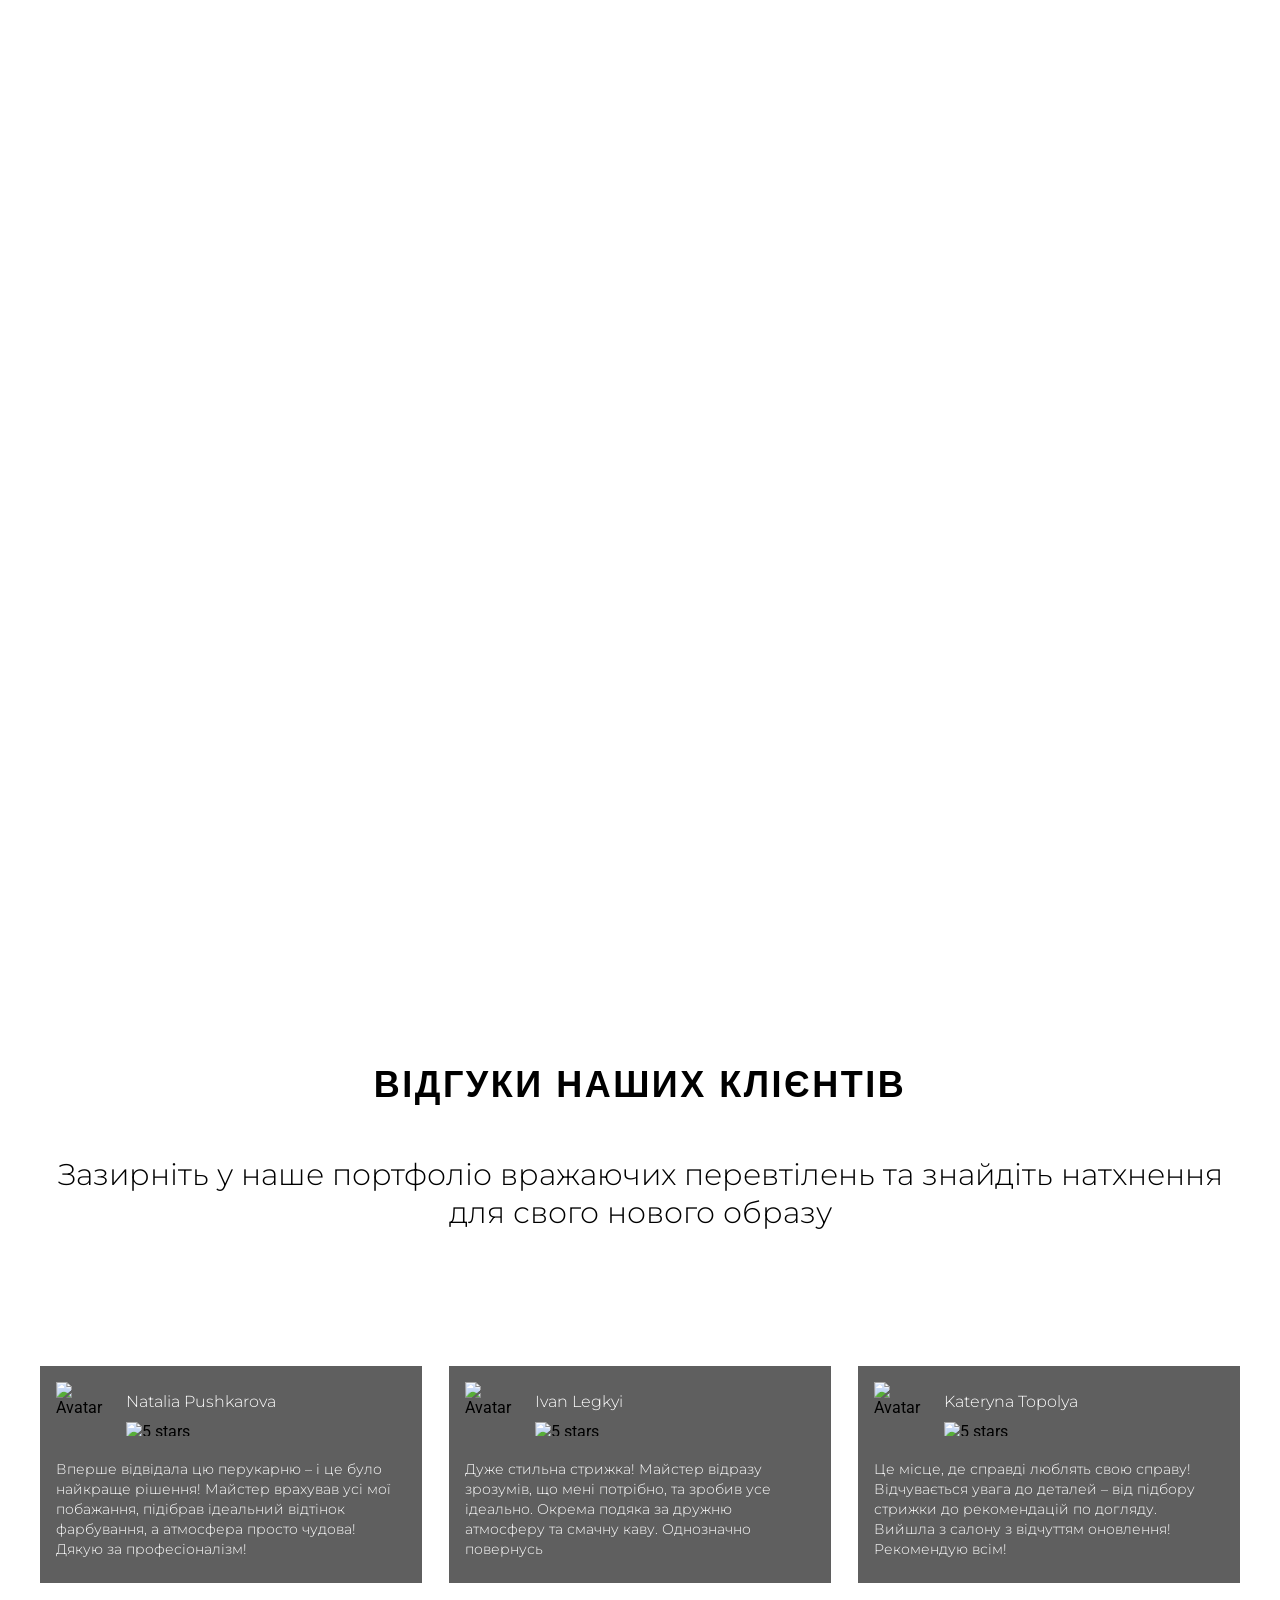
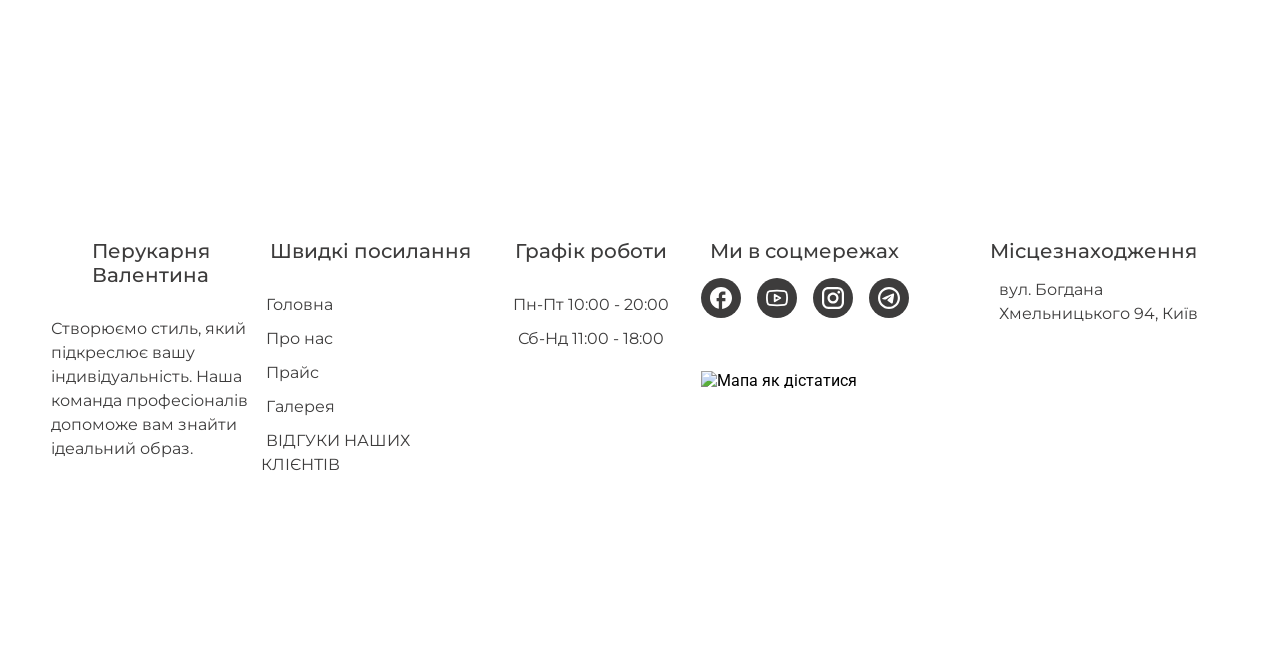
==== commit d182c2b2: "telegram fix" ====
--- a/index.html
+++ b/index.html
@@ -32,6 +32,10 @@
       <div class="header">
         <div class="logo-container">
           <p class="logo"><span data-translate="logo-main">ВАЛЕНТИНА</span> <span class="logo-span" data-translate="logo-sub">перукарня</span></p>
+          <div class="mobile-language-switch">
+            <button class="lang-btn active" data-lang="ua">UA</button>
+            <button class="lang-btn" data-lang="en">EN</button>
+          </div>
           <button type="button" class="menu-burger" id="burger-btn">
             <svg class="menu-burger-icon">
               <use href="#menu-burger"></use>
@@ -49,10 +53,6 @@
               <p class="logo-mobile">
                 <span data-translate="logo-main">ВАЛЕНТИНА</span> <span class="logo-span" data-translate="logo-sub">перукарня</span>
               </p>
-              <div class="language-switch">
-                <button class="lang-btn active" data-lang="ua">UA</button>
-                <button class="lang-btn" data-lang="en">EN</button>
-              </div>
               <nav class="mobile-nav">
                 <ul class="mobile-nav-list">
                   <li><a href="#home" class="mobile-nav-link" data-translate="nav-home">Головна</a></li>
@@ -151,12 +151,12 @@
                 <button class="lang-btn active" data-lang="ua">UA</button>
                 <button class="lang-btn" data-lang="en">EN</button>
               </div>
-            <button type="button" class="nav-button" href="https://t.me/valentyna_perukarnia">
+            <a href="https://t.me/valentyna_perukarnia" target="_blank" rel="noopener noreferrer" class="nav-button">
               <span data-translate="telegram-btn">написати в Telegram</span>
               <svg class="icon">
-                <use href="https://t.me/valentyna_perukarnia" target="_blank"></use>
+                <use href="#telegram"></use>
               </svg>
-            </button>
+            </a>
           </div>
         </div>
       </div>
--- a/css/style.css
+++ b/css/style.css
@@ -180,6 +180,10 @@
   margin-right: 12px;
 }
 
+.mobile-language-switch {
+  display: none;
+}
+
 .lang-btn {
   font-family: 'Montserrat', sans-serif;
   font-weight: 500;
@@ -714,6 +718,9 @@
   height: 100%;
   background-color: rgba(0, 0, 0, 0.9);
   backdrop-filter: blur(5px);
+  /* Enable touch events */
+  touch-action: pan-y pinch-zoom;
+  -webkit-overflow-scrolling: touch;
 }
 
 .lightbox-modal.active {
@@ -729,6 +736,12 @@
   display: flex;
   align-items: center;
   justify-content: center;
+  /* Improve touch interaction */
+  touch-action: manipulation;
+  -webkit-user-select: none;
+  -moz-user-select: none;
+  -ms-user-select: none;
+  user-select: none;
 }
 
 .lightbox-image {
--- a/css/media.css
+++ b/css/media.css
@@ -733,6 +733,40 @@
     box-shadow: 0 8px 25px rgba(0, 0, 0, 0.15);
   }
 
+  /* Mobile Lightbox Improvements */
+  .lightbox-modal {
+    touch-action: pan-y pinch-zoom;
+  }
+
+  .lightbox-content {
+    touch-action: manipulation;
+    -webkit-user-select: none;
+    user-select: none;
+  }
+
+  .lightbox-image {
+    touch-action: manipulation;
+    -webkit-user-select: none;
+    user-select: none;
+  }
+
+  /* Improve touch targets for mobile */
+  .lightbox-close {
+    min-width: 44px;
+    min-height: 44px;
+    display: flex;
+    align-items: center;
+    justify-content: center;
+  }
+
+  .lightbox-nav {
+    min-width: 44px;
+    min-height: 44px;
+    display: flex;
+    align-items: center;
+    justify-content: center;
+  }
+
   /* //////////////////// прайс лист ////////////////////// */
 
   .price-container {
@@ -1248,6 +1282,14 @@
   .language-switch {
     margin-left: 36px;
     margin-bottom: 30px;
+    display: flex !important;
+    gap: 4px !important;
+  }
+  
+  .language-switch .lang-btn {
+    display: flex !important;
+    visibility: visible !important;
+    opacity: 1 !important;
   }
 
   .mobile-nav-list {
@@ -1316,4 +1358,51 @@
     color: #fff;
   }
   /* /////////////////////modal///////////////////////////// */
+
+  .menu-burger {
+    position: absolute;
+    right: 16px;
+    top: 50%;
+    background: transparent;
+    border: none;
+    cursor: pointer;
+    transform: translateY(-50%);
+  }
+
+  .mobile-language-switch {
+    position: absolute;
+    right: 50px;
+    top: 85px;
+    display: flex !important;
+    gap: 4px;
+  }
+
+  .mobile-language-switch .lang-btn {
+    font-family: 'Montserrat', sans-serif;
+    font-weight: 500;
+    font-size: 12px;
+    line-height: 1.71429;
+    color: #fff;
+    display: flex;
+    justify-content: center;
+    align-items: center;
+    border: 1px solid #555;
+    border-radius: 8px;
+    width: 36px;
+    height: 36px;
+    background: rgba(44, 44, 44, 0.63);
+    cursor: pointer;
+    transition: color 0.3s ease, box-shadow 0.3s ease;
+  }
+
+  .mobile-language-switch .lang-btn:hover,
+  .mobile-language-switch .lang-btn:focus {
+    box-shadow: 0 0 25px 0 rgba(173, 173, 173, 0.25);
+  }
+
+  .mobile-language-switch .lang-btn.active {
+    background: #fff;
+    color: #000;
+    box-shadow: 0 0 25px 0 rgba(173, 173, 173, 0.25);
+  }
 }
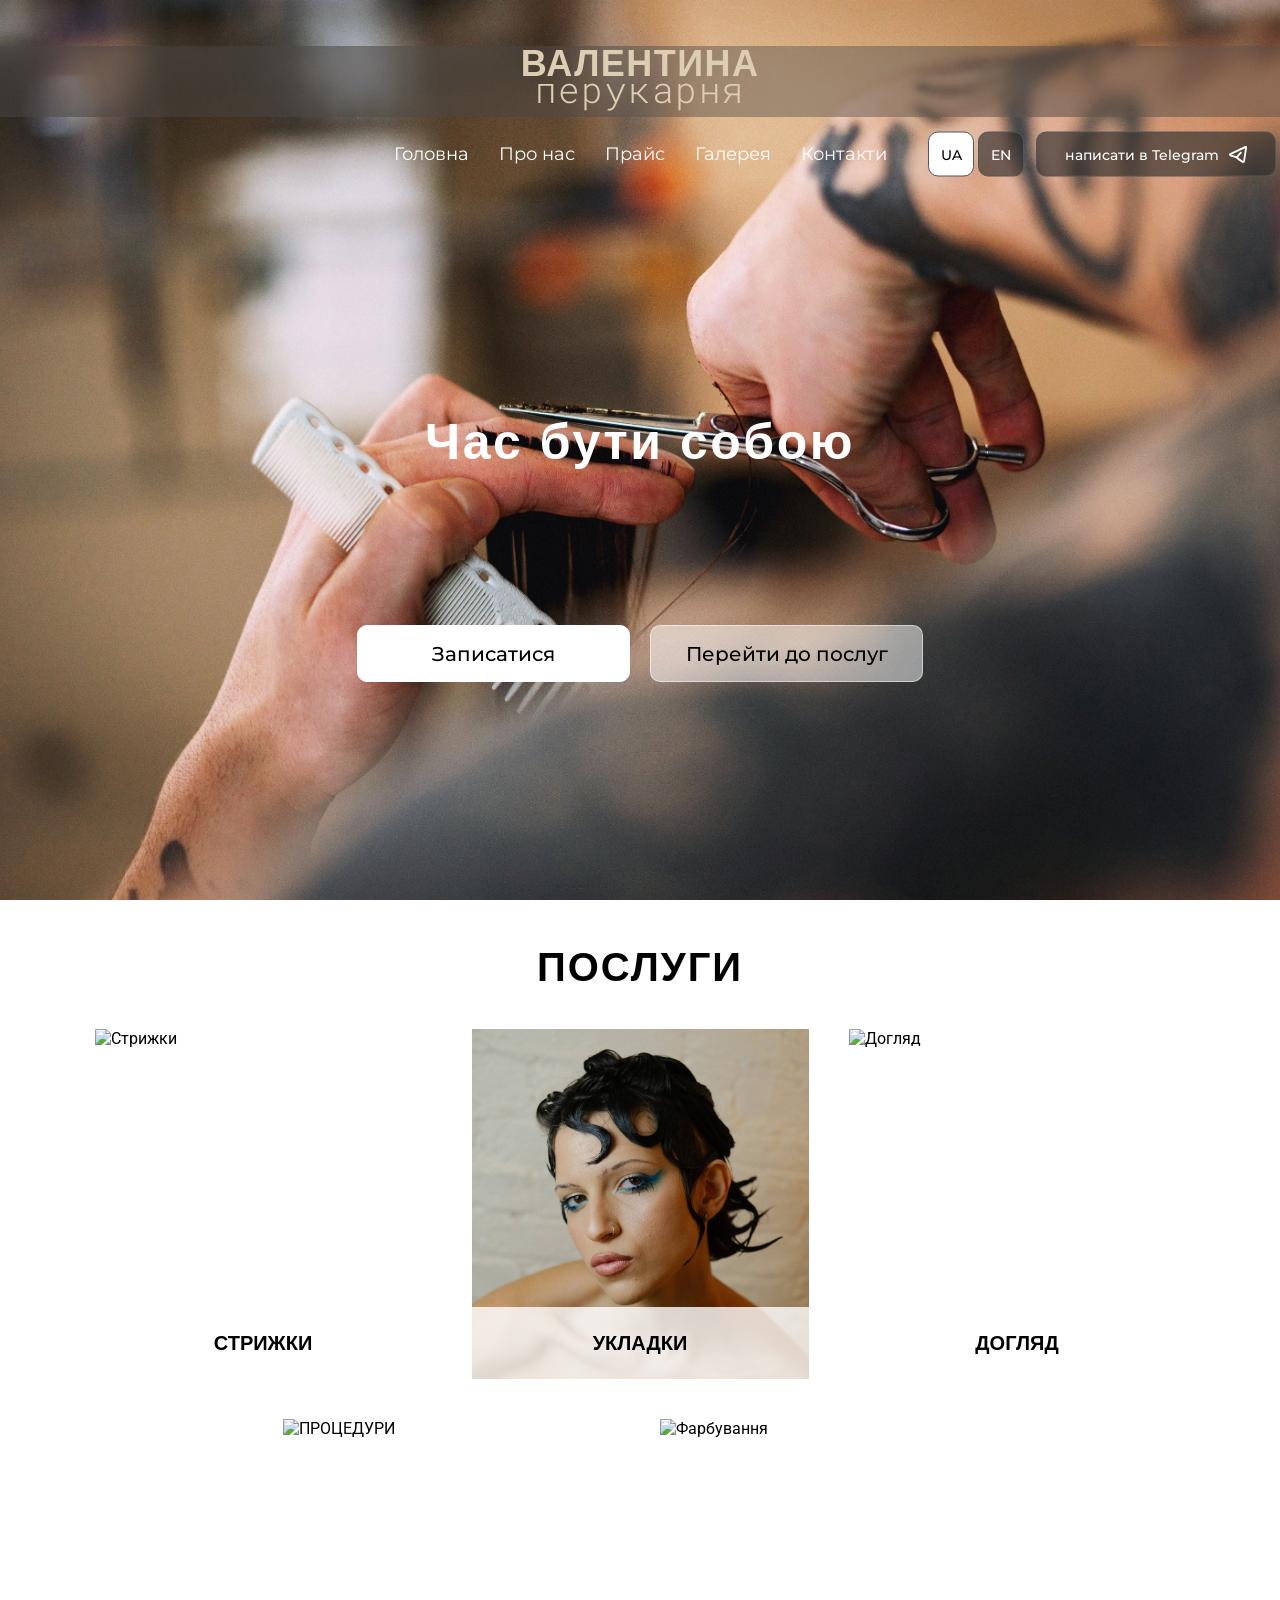
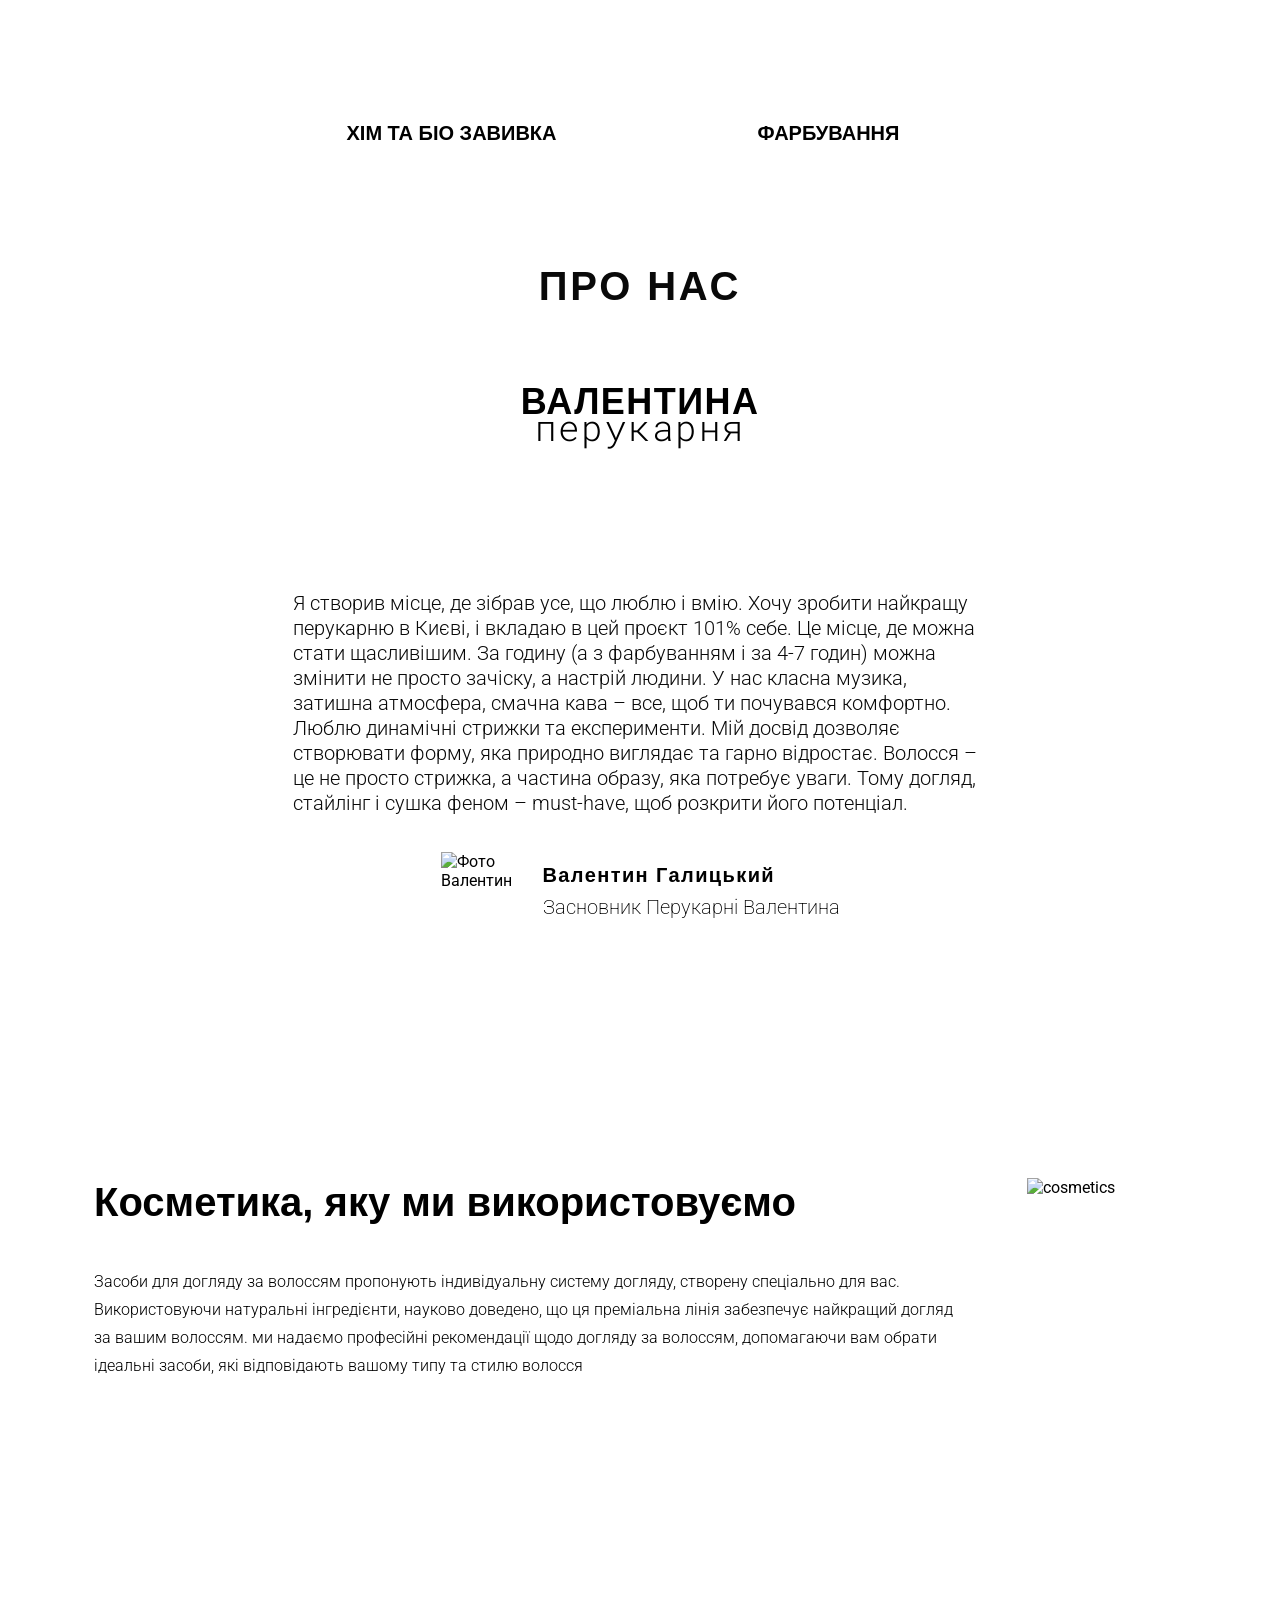
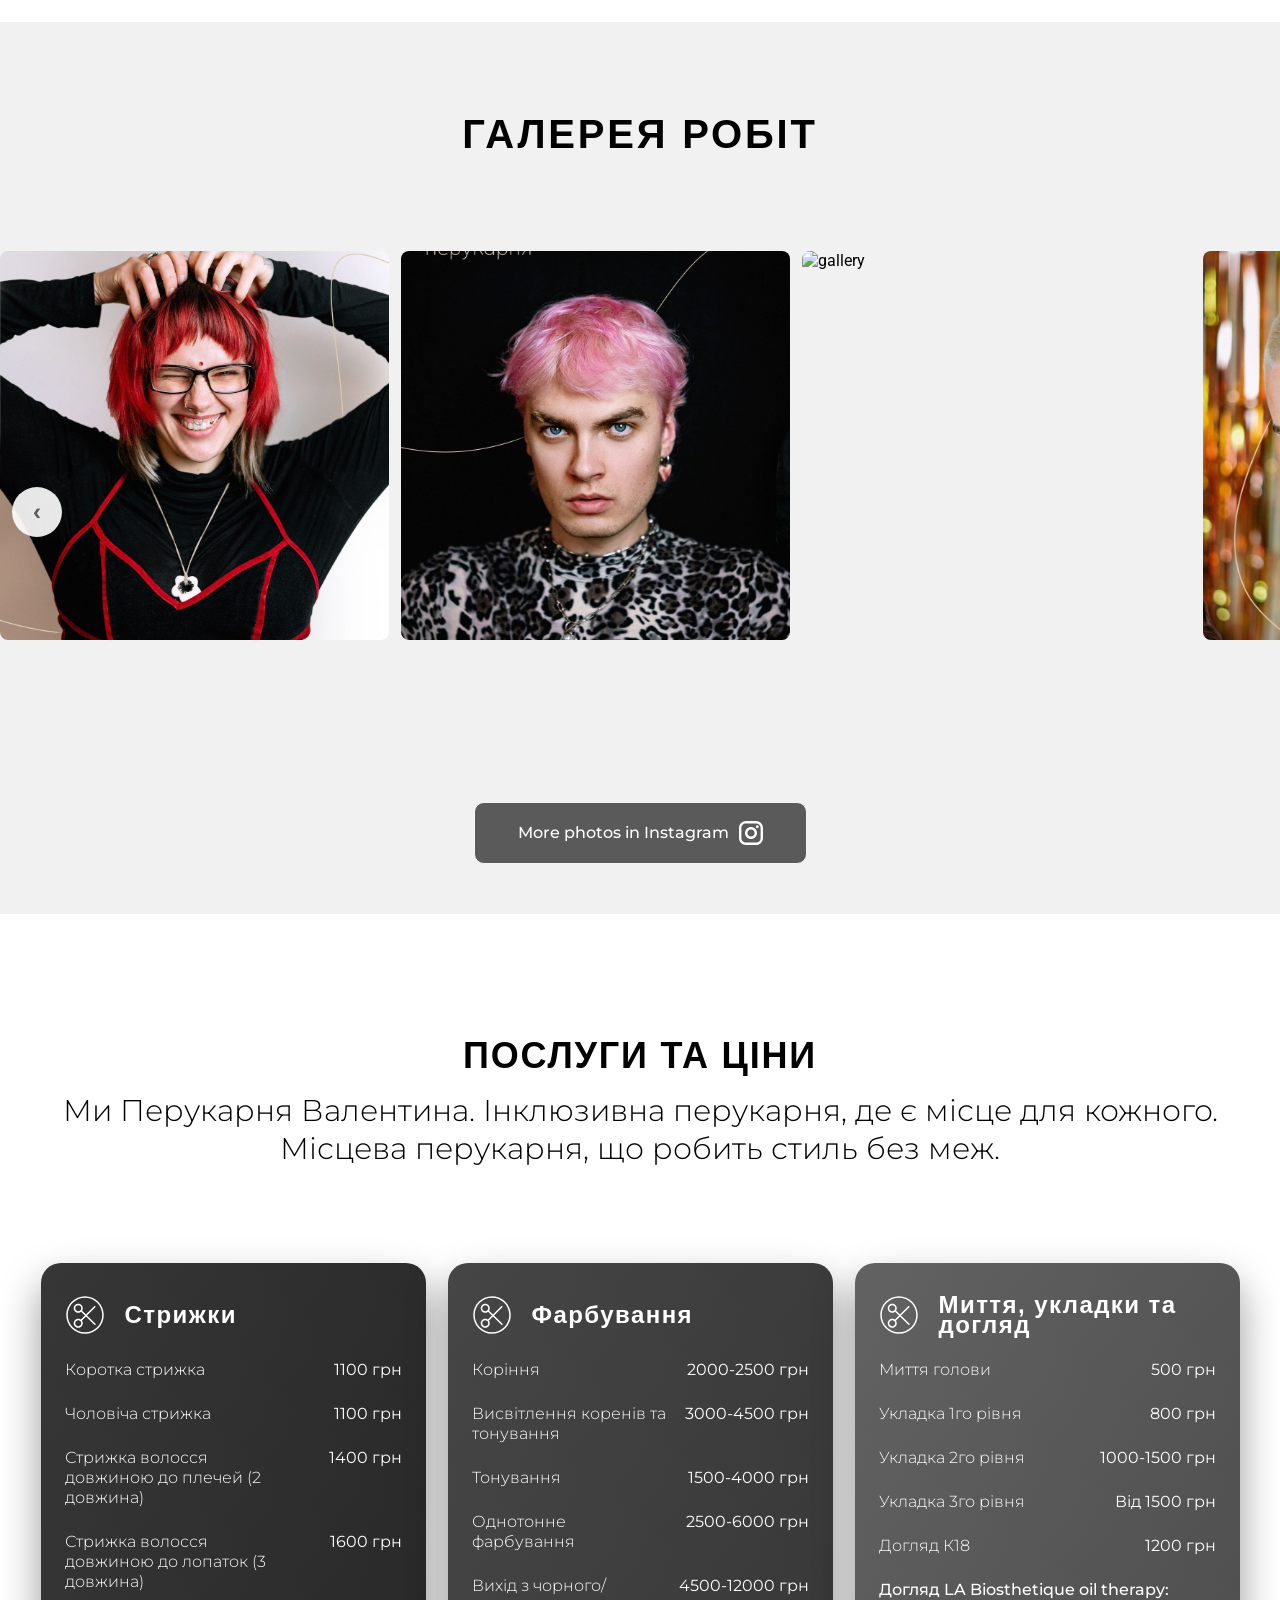
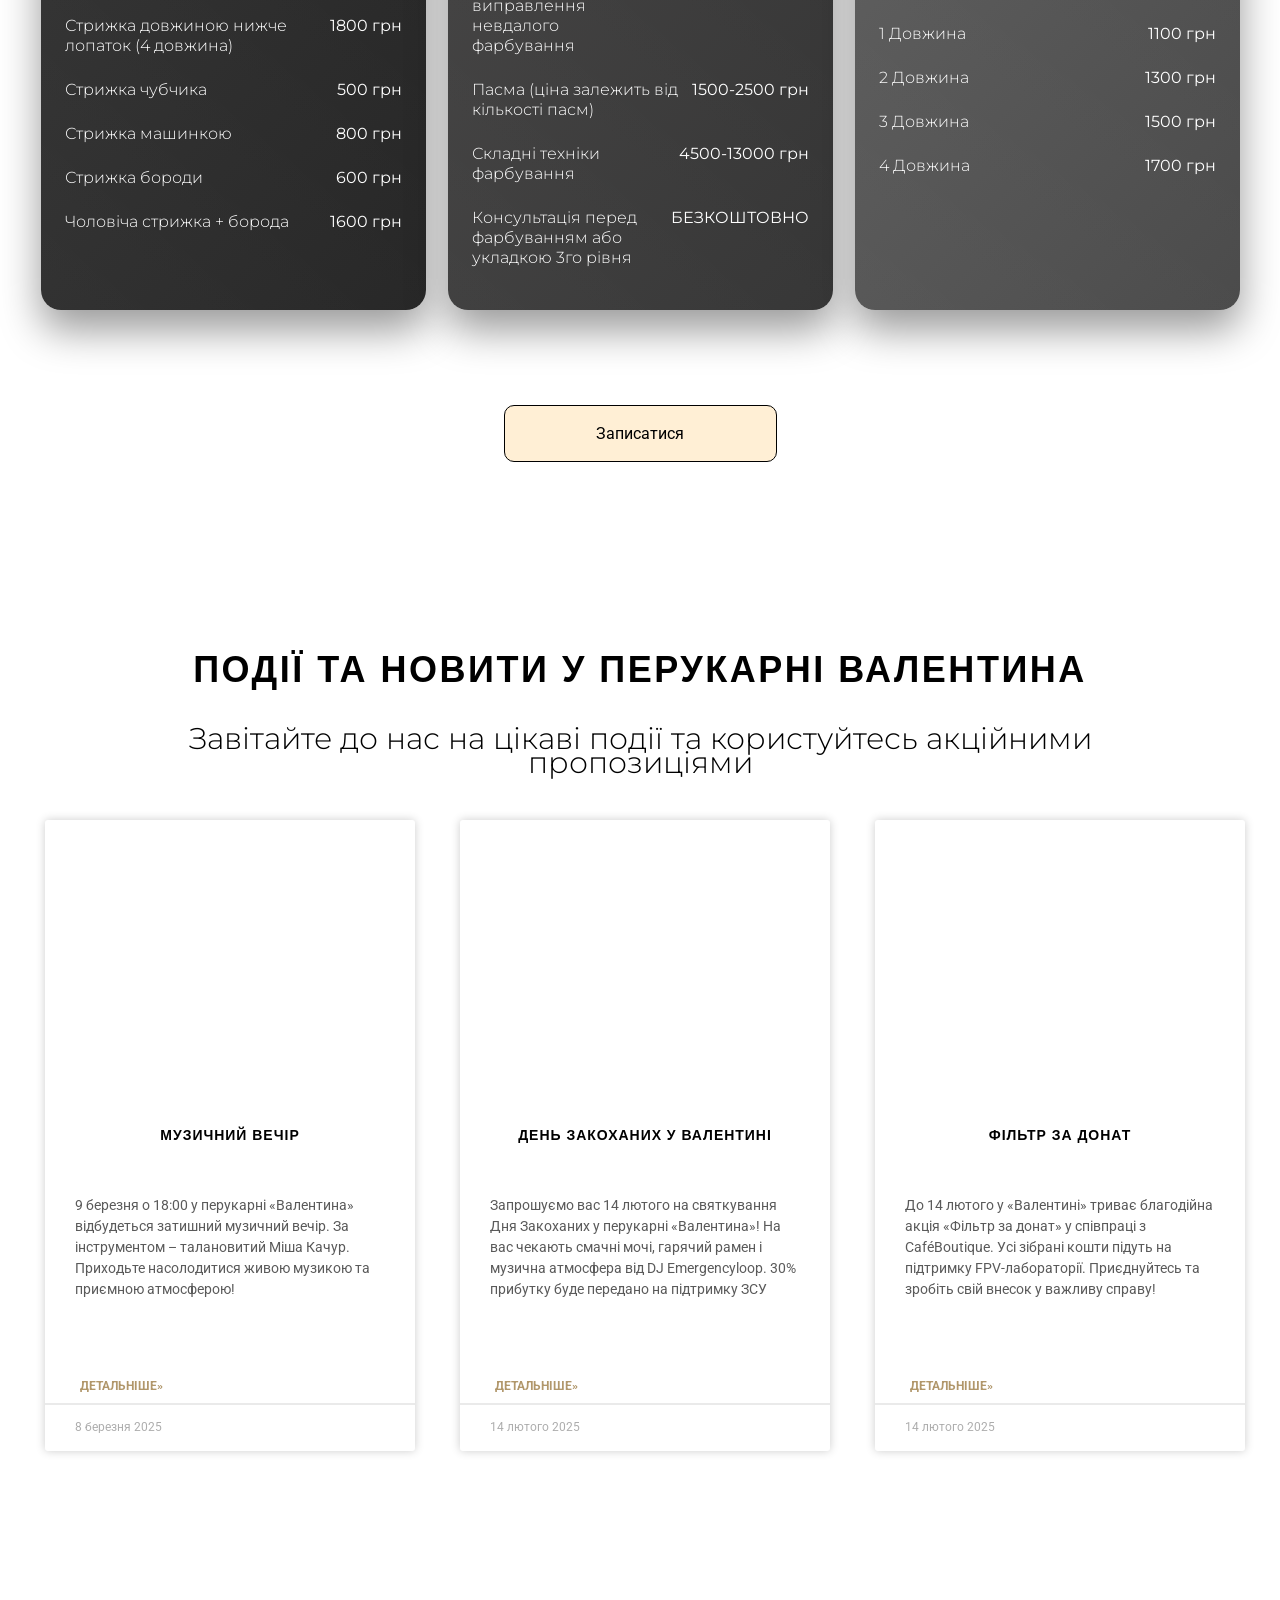
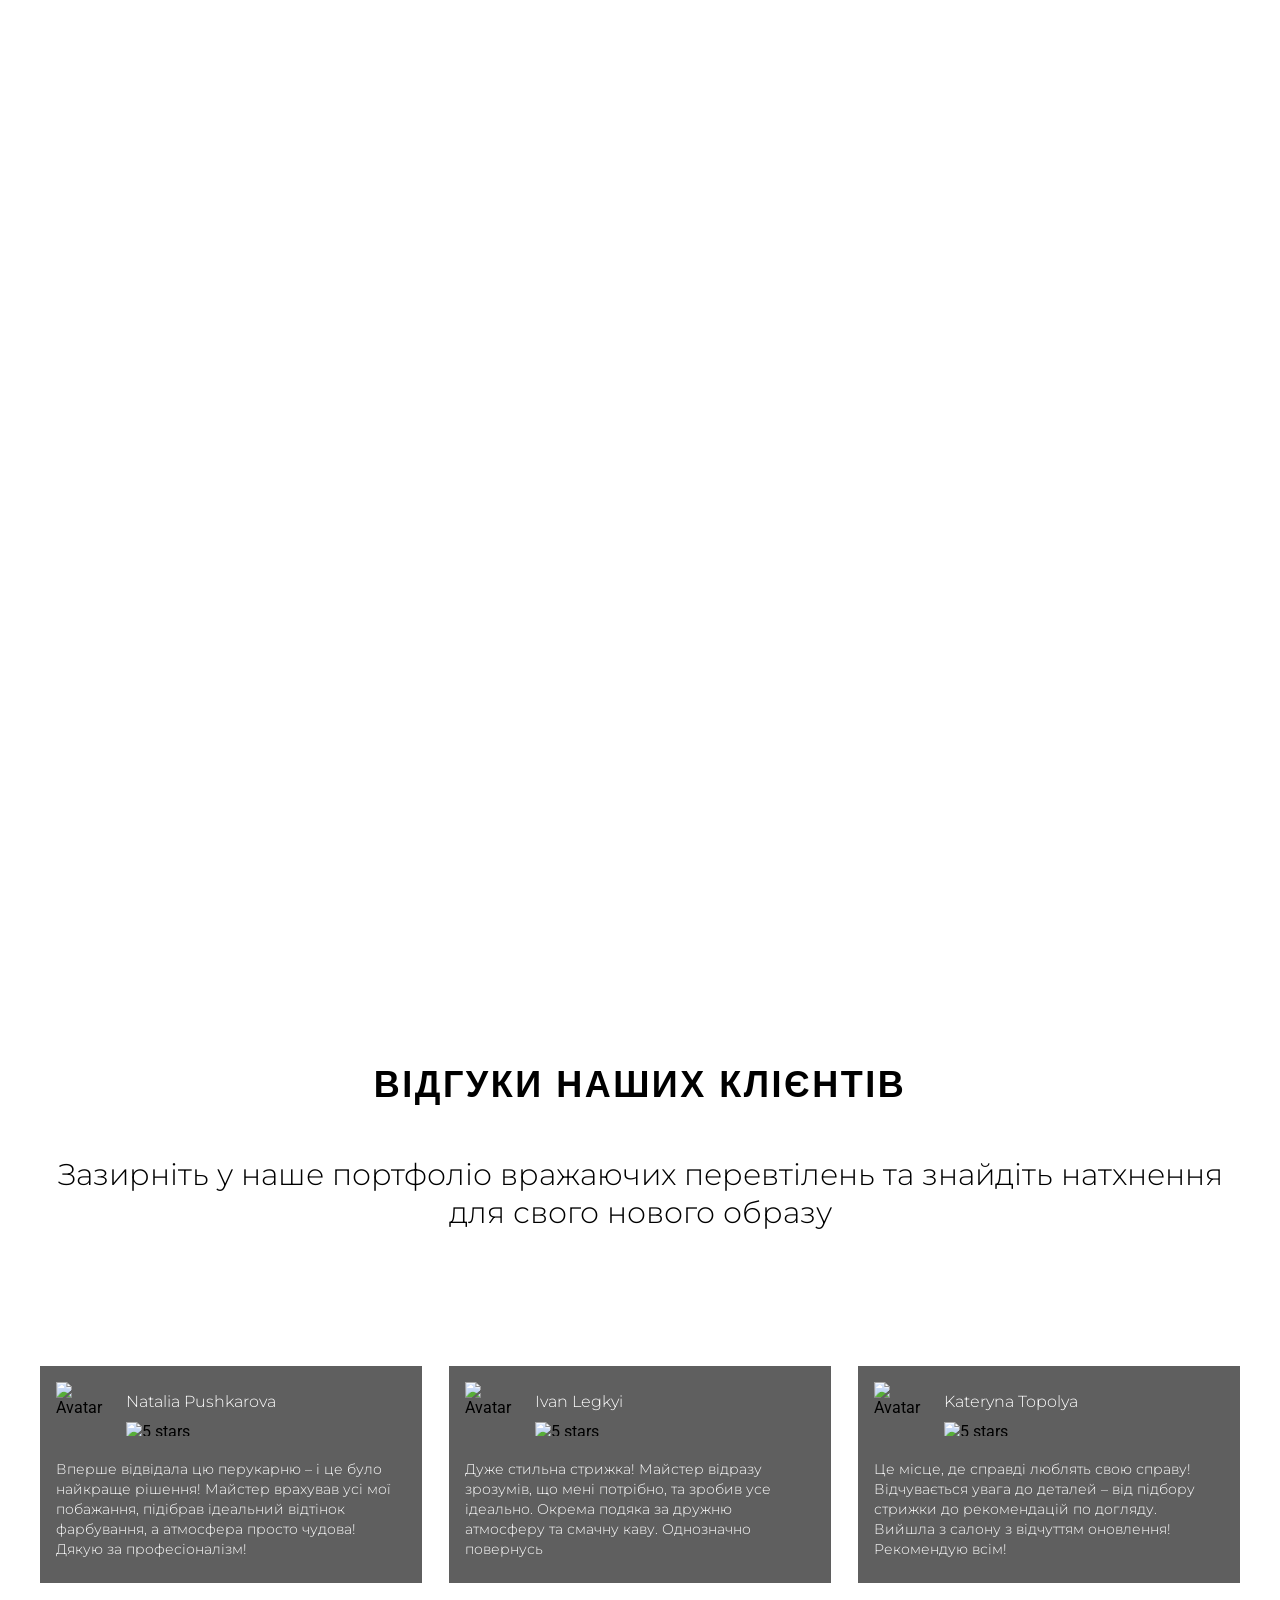
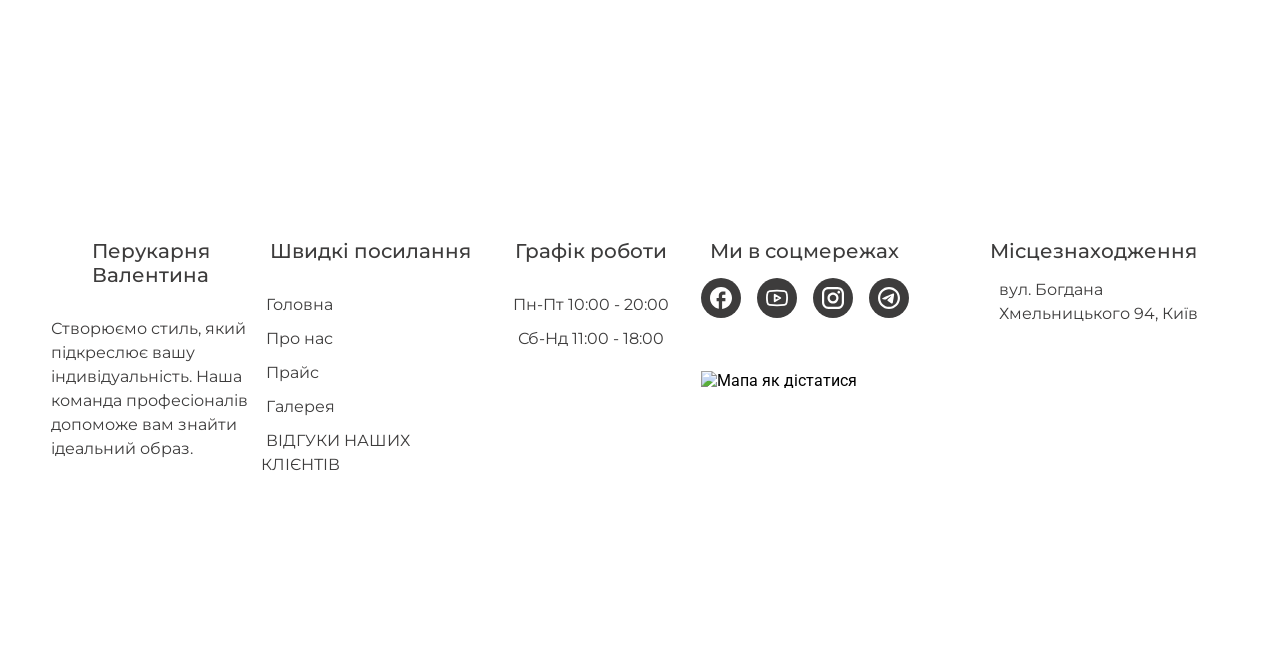
==== commit 3861b84d: "main changes" ====
--- a/index.html
+++ b/index.html
@@ -79,7 +79,7 @@
                   </svg>
                 </div>
                 <a href="tel:+380989985522" class="mobile-phone">
-                  +38 (098) 998-55-22
+                  +38(098) 998-55-22
                 </a>
               </div>
               <div class="footer-link-container">
--- a/css/style.css
+++ b/css/style.css
@@ -8,6 +8,7 @@
 
 html {
   scroll-behavior: smooth;
+  overflow-x: hidden;
 }
 
 /* html{
@@ -23,6 +24,7 @@
 body {
   font-family: 'Roboto', sans-serif;
   background: #fff;
+  overflow-x: hidden;
 }
 
 a {
@@ -641,12 +643,14 @@
   transform: translateY(-50%) scale(0.95);
 }
 
+/* Inside the track: negative values sit outside .gallery-slider and get clipped
+   when .gallery-desktop uses overflow-x: hidden (tablet / narrow layouts). */
 .gallery-prev {
-  left: -25px;
+  left: 12px;
 }
 
 .gallery-next {
-  right: -25px;
+  right: 12px;
 }
 
 .gallery-scroll-container {
--- a/css/media.css
+++ b/css/media.css
@@ -56,8 +56,17 @@
     background-position: center 0;
   }
 
-  .nav {
-    margin-left: 0;
+  /* Hero: tablet shares off-canvas nav with phones (see max-width: 1199px) */
+  .hero {
+    justify-content: center;
+  }
+
+  .hero-content {
+    width: 100%;
+    max-width: 718px;
+    margin-left: auto;
+    margin-right: auto;
+    box-sizing: border-box;
   }
 
   .nav-actions {
@@ -102,7 +111,9 @@
   }
 
   .cosmetics {
-    width: 768px;
+    width: 100%;
+    max-width: 768px;
+    box-sizing: border-box;
     height: auto;
     margin-top: 0px;
     margin-left: auto;
@@ -265,12 +276,16 @@
   }
 
   .news {
-    width: 768px;
+    width: 100%;
+    max-width: 768px;
+    box-sizing: border-box;
     padding-top: 50px;
     padding-bottom: 125px;
   }
   .news-container {
-    width: 768px;
+    width: 100%;
+    max-width: 768px;
+    box-sizing: border-box;
   }
 
   .news-title {
@@ -286,7 +301,9 @@
   }
 
   .news-scroll-container {
-    width: 768px;
+    width: 100%;
+    max-width: 768px;
+    box-sizing: border-box;
     gap: 39px;
   }
 
@@ -337,7 +354,9 @@
     padding-bottom: 72px;
   }
   .reviews-container {
-    width: 768px;
+    width: 100%;
+    max-width: 768px;
+    box-sizing: border-box;
   }
   .reviews-title {
     line-height: 0.75;
@@ -365,7 +384,9 @@
   }
 
   .reviews-cards {
-    width: 768px;
+    width: 100%;
+    max-width: 768px;
+    box-sizing: border-box;
     gap: 36px;
   }
 
@@ -390,7 +411,9 @@
   }
 
   .booking-container {
-    width: 768px;
+    width: 100%;
+    max-width: 768px;
+    box-sizing: border-box;
   }
 
   .booking-title {
@@ -455,7 +478,9 @@
   }
 
   .footer-container {
-    width: 768px;
+    width: 100%;
+    max-width: 768px;
+    box-sizing: border-box;
     gap: 40px;
     flex-direction: column-reverse;
   }
@@ -487,21 +512,221 @@
   }
 }
 
+/* Phone + tablet: hamburger + slide-out menu (desktop nav from 1200px) */
+@media screen and (max-width: 1199px) {
+  .menu-burger {
+    display: block;
+  }
+
+  .nav-container {
+    display: none;
+  }
+
+  /* ////////////////////////////modal////////////////////////// */
+  .mobile-menu {
+    background: url(../img/1924.webp) no-repeat center center / cover;
+    display: flex;
+    flex-direction: row;
+    position: fixed;
+    top: 0;
+    left: 0;
+    width: 100%;
+    height: 868px;
+    z-index: 100;
+
+    transform: translateX(100%);
+    transition: transform 0.4s ease-in-out, opacity 0.5s ease-in-out;
+    pointer-events: none;
+    opacity: 0;
+    margin-top: -46px;
+  }
+  .mobile-menu.active {
+    transform: translateX(0);
+    pointer-events: auto;
+    opacity: 1;
+  }
+
+  .close-button {
+    flex-grow: 1;
+    min-width: 50px;
+    max-width: 445px;
+    background: transparent;
+    padding-top: 55px;
+    border: none;
+
+    display: flex;
+    justify-content: center;
+    align-items: flex-start;
+    background: rgba(0, 0, 0, 0.76);
+  }
+  .menu-close-icon {
+    width: 26px;
+    height: 20px;
+    top: 55px;
+    left: 22px;
+  }
+
+  .mobile-menu-container {
+    min-width: 250px;
+    max-width: 322px;
+    height: 868px;
+    padding: 36px 24px 27px 24px;
+    background: rgba(85, 85, 85, 0.83);
+  }
+
+  .logo-mobile {
+    font-family: 'Chutz', sans-serif;
+    font-weight: 700;
+    font-size: 36px;
+    letter-spacing: 0.04em;
+    line-height: 1;
+    color: #ddcdb3;
+
+    padding-top: 2px;
+    width: 322px;
+    height: 71px;
+    backdrop-filter: blur(70px);
+    background: rgba(32, 32, 32, 0.38);
+    margin-left: -24px;
+    margin-bottom: 30px;
+  }
+
+  .language-switch {
+    margin-left: 36px;
+    margin-bottom: 30px;
+    display: flex !important;
+    gap: 4px !important;
+  }
+
+  .language-switch .lang-btn {
+    display: flex !important;
+    visibility: visible !important;
+    opacity: 1 !important;
+  }
+
+  .mobile-nav-list {
+    display: flex;
+    flex-direction: column;
+    align-items: start;
+    gap: 30px;
+    margin-left: 36px;
+  }
+
+  .mobile-nav-link {
+    font-family: 'Montserrat', sans-serif;
+    font-weight: 400;
+    font-size: 20px;
+    line-height: 1.2;
+    color: #fff;
+  }
+
+  .mobile-book-btn {
+    display: flex;
+    align-items: center;
+    justify-content: center;
+    flex-direction: row;
+    gap: 10px;
+
+    border: 1px solid #fff;
+    border-radius: 10px;
+    padding: 21px 55px;
+    width: 273px;
+    height: 57px;
+
+    background: #fff;
+    margin-top: 40px;
+  }
+
+  .mobile-contacts {
+    display: flex;
+    flex-direction: row;
+    gap: 17px;
+    justify-content: center;
+    align-items: center;
+    margin-top: 40px;
+    margin-bottom: 40px;
+  }
+
+  .mobile-contacts-img {
+    display: flex;
+    justify-content: center;
+    align-items: center;
+    height: 38px;
+    width: 38px;
+    border-radius: 100%;
+    background-color: #f1d08b;
+  }
+
+  .mobile-phone-icon {
+    height: 18px;
+    width: 18px;
+  }
+
+  .mobile-phone {
+    font-family: 'Montserrat', sans-serif;
+    font-weight: 500;
+    font-size: 16px;
+    line-height: 2;
+    color: #fff;
+  }
+  /* /////////////////////modal///////////////////////////// */
+
+  .menu-burger {
+    position: absolute;
+    right: 16px;
+    top: 50%;
+    background: transparent;
+    border: none;
+    cursor: pointer;
+    transform: translateY(-50%);
+  }
+
+  .mobile-language-switch {
+    position: absolute;
+    right: 50px;
+    top: 85px;
+    display: flex !important;
+    gap: 4px;
+  }
+
+  .mobile-language-switch .lang-btn {
+    font-family: 'Montserrat', sans-serif;
+    font-weight: 500;
+    font-size: 12px;
+    line-height: 1.71429;
+    color: #fff;
+    display: flex;
+    justify-content: center;
+    align-items: center;
+    border: 1px solid #555;
+    border-radius: 8px;
+    width: 36px;
+    height: 36px;
+    background: rgba(44, 44, 44, 0.63);
+    cursor: pointer;
+    transition: color 0.3s ease, box-shadow 0.3s ease;
+  }
+
+  .mobile-language-switch .lang-btn:hover,
+  .mobile-language-switch .lang-btn:focus {
+    box-shadow: 0 0 25px 0 rgba(173, 173, 173, 0.25);
+  }
+
+  .mobile-language-switch .lang-btn.active {
+    background: #fff;
+    color: #000;
+    box-shadow: 0 0 25px 0 rgba(173, 173, 173, 0.25);
+  }
+}
+
 @media screen and (max-width: 767px) {
   /* Стили для телефонов */
-
-  .menu-burger {
-    display: block;
-  }
 
   .container {
     display: flex;
     flex-wrap: wrap;
     justify-content: center;
     padding: 0 23px;
-  }
-  .nav-container {
-    display: none;
   }
 
   .hero-title {
@@ -521,6 +746,12 @@
     align-items: center;
     gap: 20px;
     margin-bottom: 112px;
+  }
+
+  /* Desktop .hero-content is 718px; without this, mobile overflows and emulators can look clipped */
+  .hero-content {
+    width: 100%;
+    max-width: 100%;
   }
 
   .first-button,
@@ -1209,200 +1440,4 @@
     width: 24px;
     height: 24px;
   }
-
-  /* ////////////////////////////modal////////////////////////// */
-  .mobile-menu {
-    background: url(../img/1924.webp) no-repeat center center / cover;
-    display: flex;
-    flex-direction: row;
-    position: fixed;
-    top: 0;
-    left: 0;
-    width: 100%;
-    height: 868px;
-    z-index: 100;
-
-    transform: translateX(100%);
-    transition: transform 0.4s ease-in-out, opacity 0.5s ease-in-out;
-    pointer-events: none;
-    opacity: 0;
-    margin-top: -46px;
-  }
-  .mobile-menu.active {
-    transform: translateX(0);
-    pointer-events: auto;
-    opacity: 1;
-  }
-
-  .close-button {
-    flex-grow: 1;
-    min-width: 50px;
-    max-width: 445px;
-    background: transparent;
-    padding-top: 55px;
-    border: none;
-
-    display: flex;
-    justify-content: center;
-    align-items: flex-start;
-    background: rgba(0, 0, 0, 0.76);
-  }
-  .menu-close-icon {
-    width: 26px;
-    height: 20px;
-    top: 55px;
-    left: 22px;
-  }
-
-  .mobile-menu-container {
-    min-width: 250px;
-    max-width: 322px;
-    height: 868px;
-    padding: 36px 24px 27px 24px;
-    background: rgba(85, 85, 85, 0.83);
-  }
-
-  .logo-mobile {
-    font-family: 'Chutz', sans-serif;
-    font-weight: 700;
-    font-size: 36px;
-    letter-spacing: 0.04em;
-    line-height: 1;
-    color: #ddcdb3;
-
-    padding-top: 2px;
-    width: 322px;
-    height: 71px;
-    backdrop-filter: blur(70px);
-    background: rgba(32, 32, 32, 0.38);
-    margin-left: -24px;
-    margin-bottom: 30px;
-  }
-
-  .language-switch {
-    margin-left: 36px;
-    margin-bottom: 30px;
-    display: flex !important;
-    gap: 4px !important;
-  }
-  
-  .language-switch .lang-btn {
-    display: flex !important;
-    visibility: visible !important;
-    opacity: 1 !important;
-  }
-
-  .mobile-nav-list {
-    display: flex;
-    flex-direction: column;
-    align-items: start;
-    gap: 30px;
-    margin-left: 36px;
-  }
-
-  .mobile-nav-link {
-    font-family: 'Montserrat', sans-serif;
-    font-weight: 400;
-    font-size: 20px;
-    line-height: 1.2;
-    color: #fff;
-  }
-
-  .mobile-book-btn {
-    display: flex;
-    align-items: center;
-    justify-content: center;
-    flex-direction: row;
-    gap: 10px;
-
-    border: 1px solid #fff;
-    border-radius: 10px;
-    padding: 21px 55px;
-    width: 273px;
-    height: 57px;
-
-    background: #fff;
-    margin-top: 40px;
-  }
-
-  .mobile-contacts {
-    display: flex;
-    flex-direction: row;
-    gap: 17px;
-    justify-content: center;
-    align-items: center;
-    margin-top: 40px;
-    margin-bottom: 40px;
-  }
-
-  .mobile-contacts-img {
-    display: flex;
-    justify-content: center;
-    align-items: center;
-    height: 38px;
-    width: 38px;
-    border-radius: 100%;
-    background-color: #f1d08b;
-  }
-
-  .mobile-phone-icon {
-    height: 18px;
-    width: 18px;
-  }
-
-  .mobile-phone {
-    font-family: 'Montserrat', sans-serif;
-    font-weight: 500;
-    font-size: 16px;
-    line-height: 2;
-    color: #fff;
-  }
-  /* /////////////////////modal///////////////////////////// */
-
-  .menu-burger {
-    position: absolute;
-    right: 16px;
-    top: 50%;
-    background: transparent;
-    border: none;
-    cursor: pointer;
-    transform: translateY(-50%);
-  }
-
-  .mobile-language-switch {
-    position: absolute;
-    right: 50px;
-    top: 85px;
-    display: flex !important;
-    gap: 4px;
-  }
-
-  .mobile-language-switch .lang-btn {
-    font-family: 'Montserrat', sans-serif;
-    font-weight: 500;
-    font-size: 12px;
-    line-height: 1.71429;
-    color: #fff;
-    display: flex;
-    justify-content: center;
-    align-items: center;
-    border: 1px solid #555;
-    border-radius: 8px;
-    width: 36px;
-    height: 36px;
-    background: rgba(44, 44, 44, 0.63);
-    cursor: pointer;
-    transition: color 0.3s ease, box-shadow 0.3s ease;
-  }
-
-  .mobile-language-switch .lang-btn:hover,
-  .mobile-language-switch .lang-btn:focus {
-    box-shadow: 0 0 25px 0 rgba(173, 173, 173, 0.25);
-  }
-
-  .mobile-language-switch .lang-btn.active {
-    background: #fff;
-    color: #000;
-    box-shadow: 0 0 25px 0 rgba(173, 173, 173, 0.25);
-  }
 }
